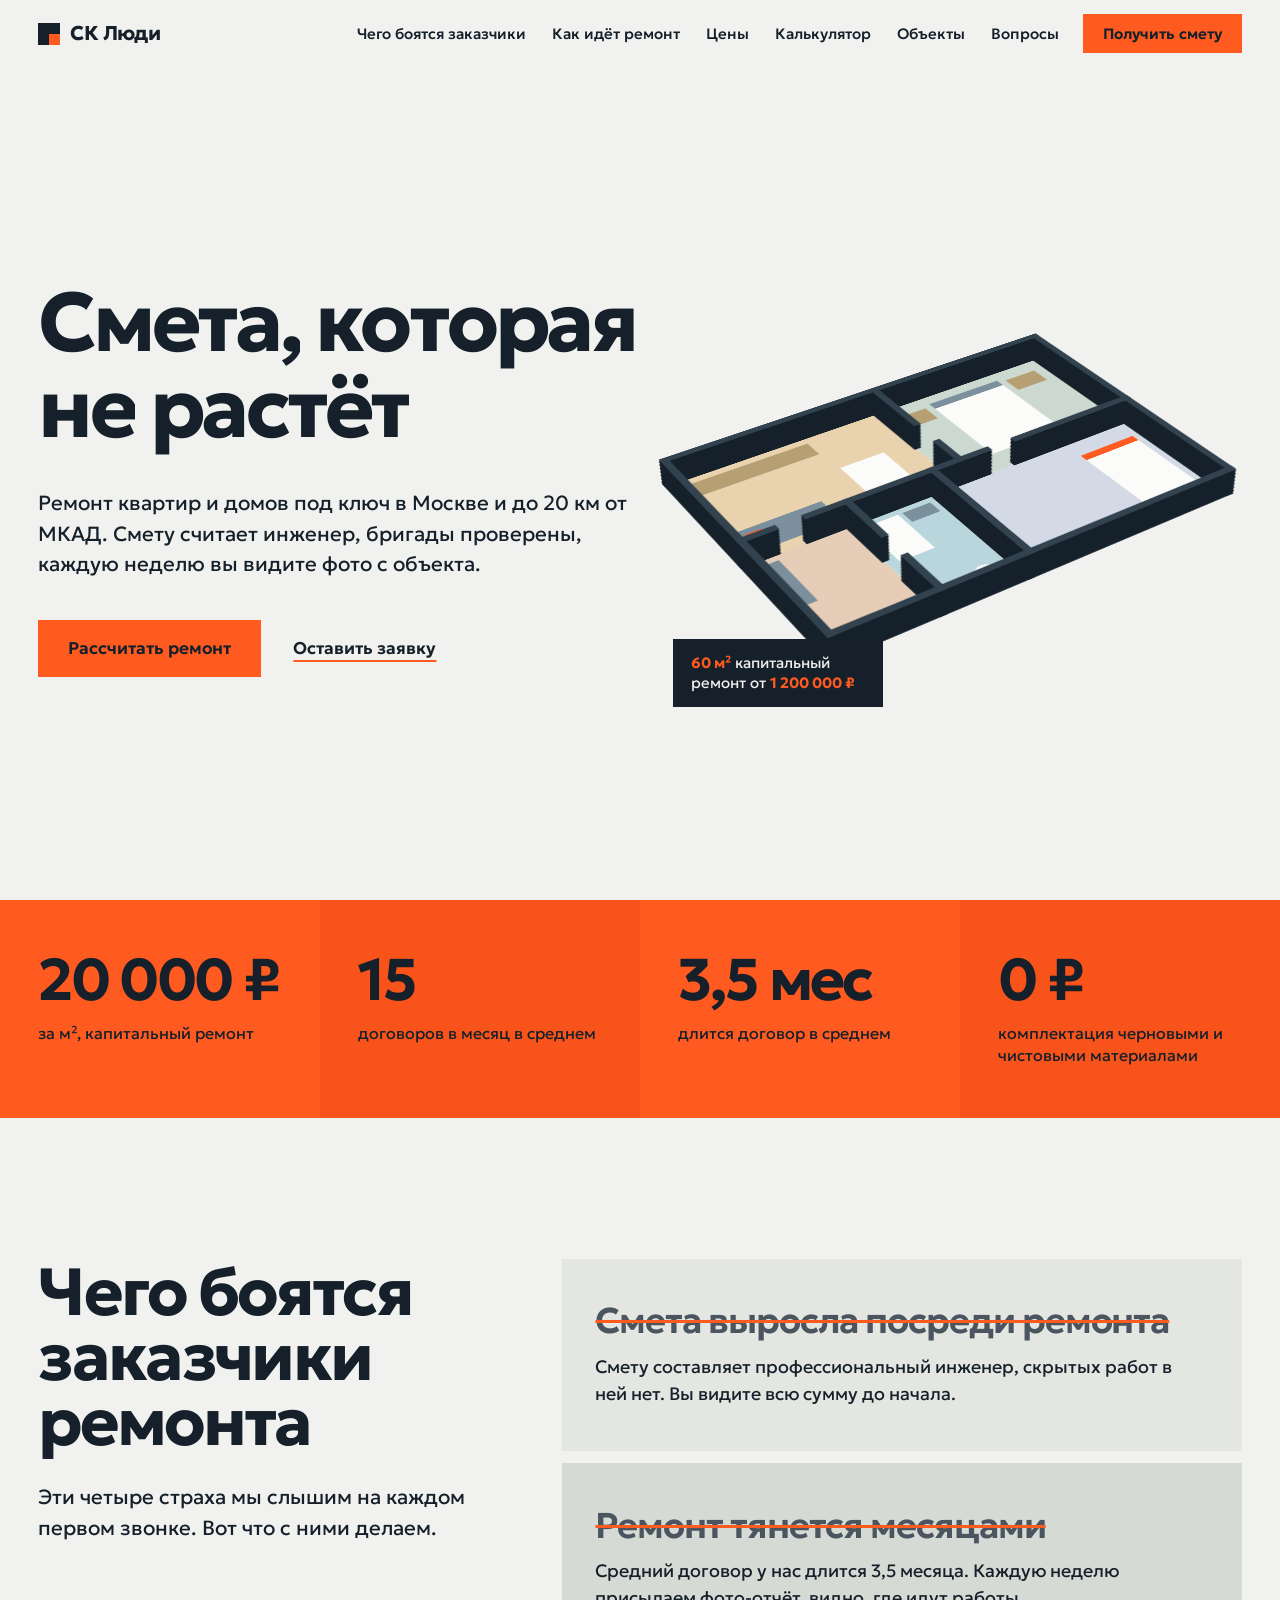
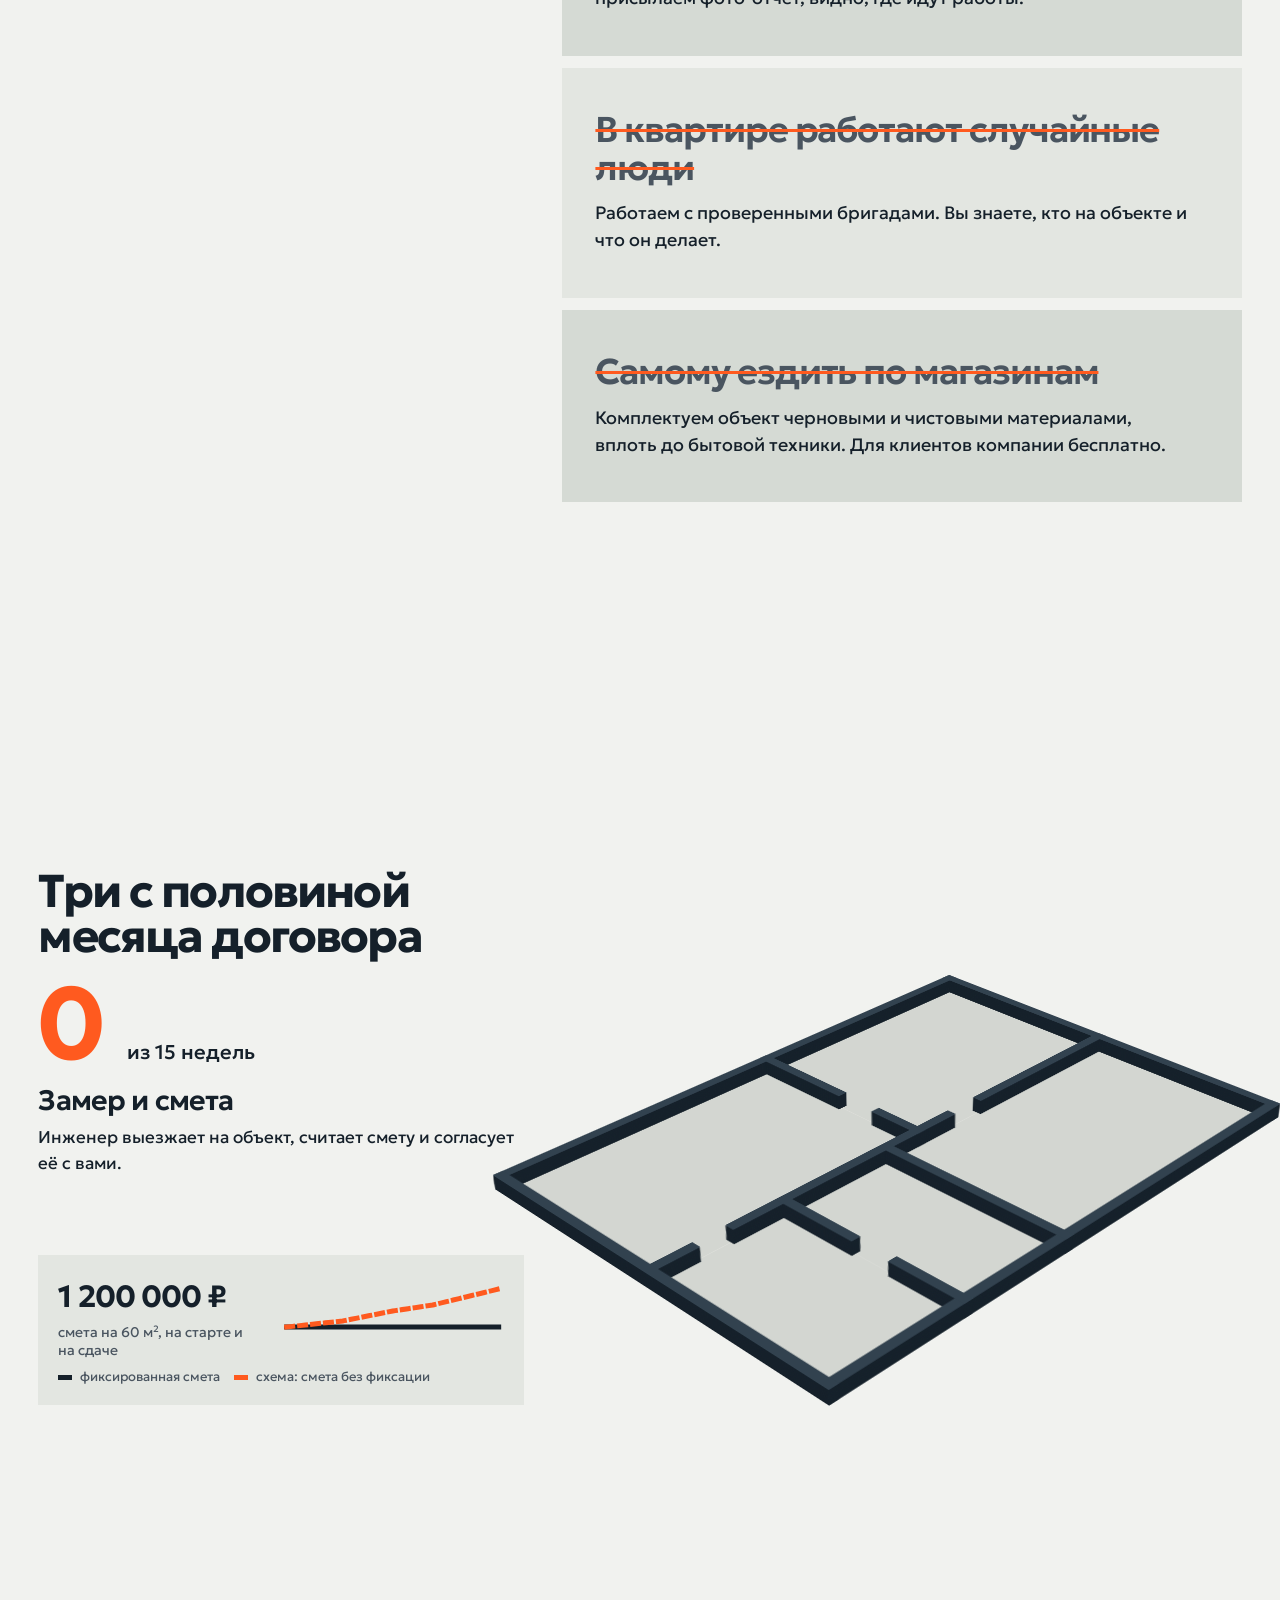
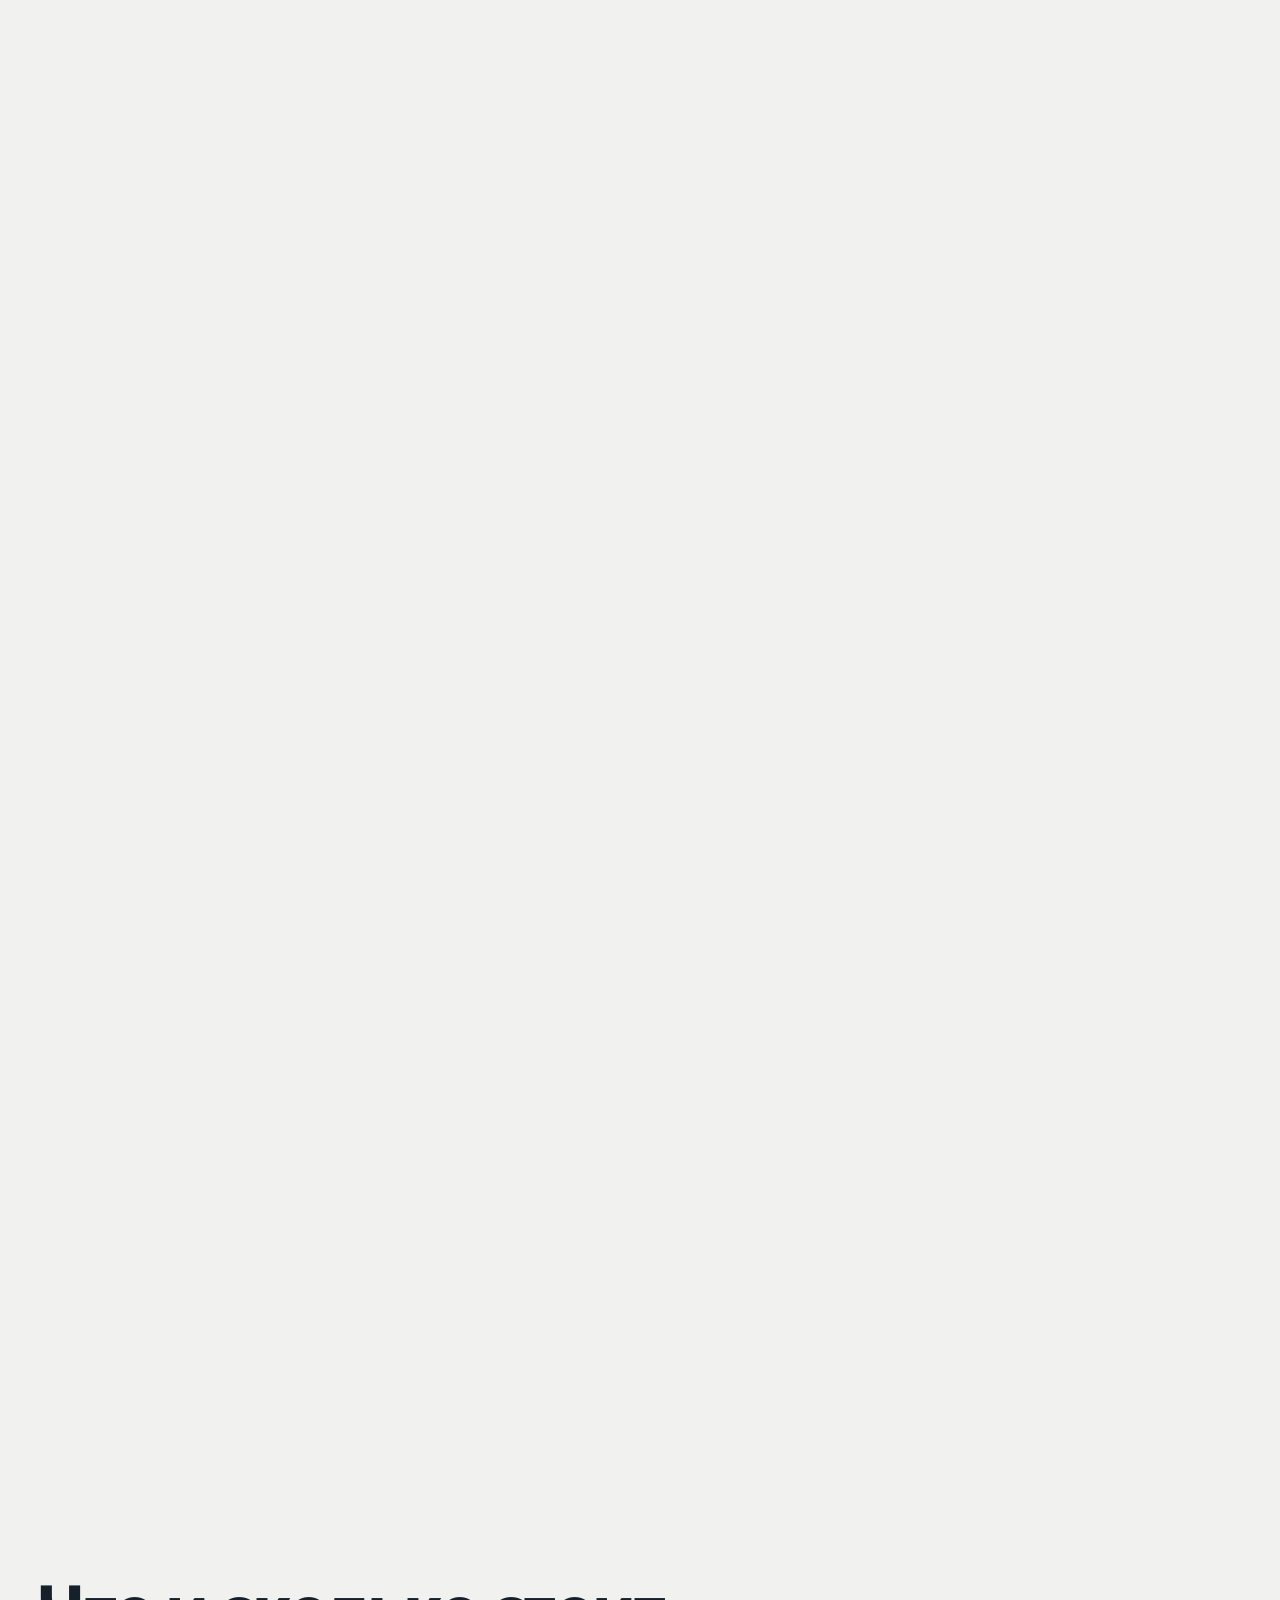
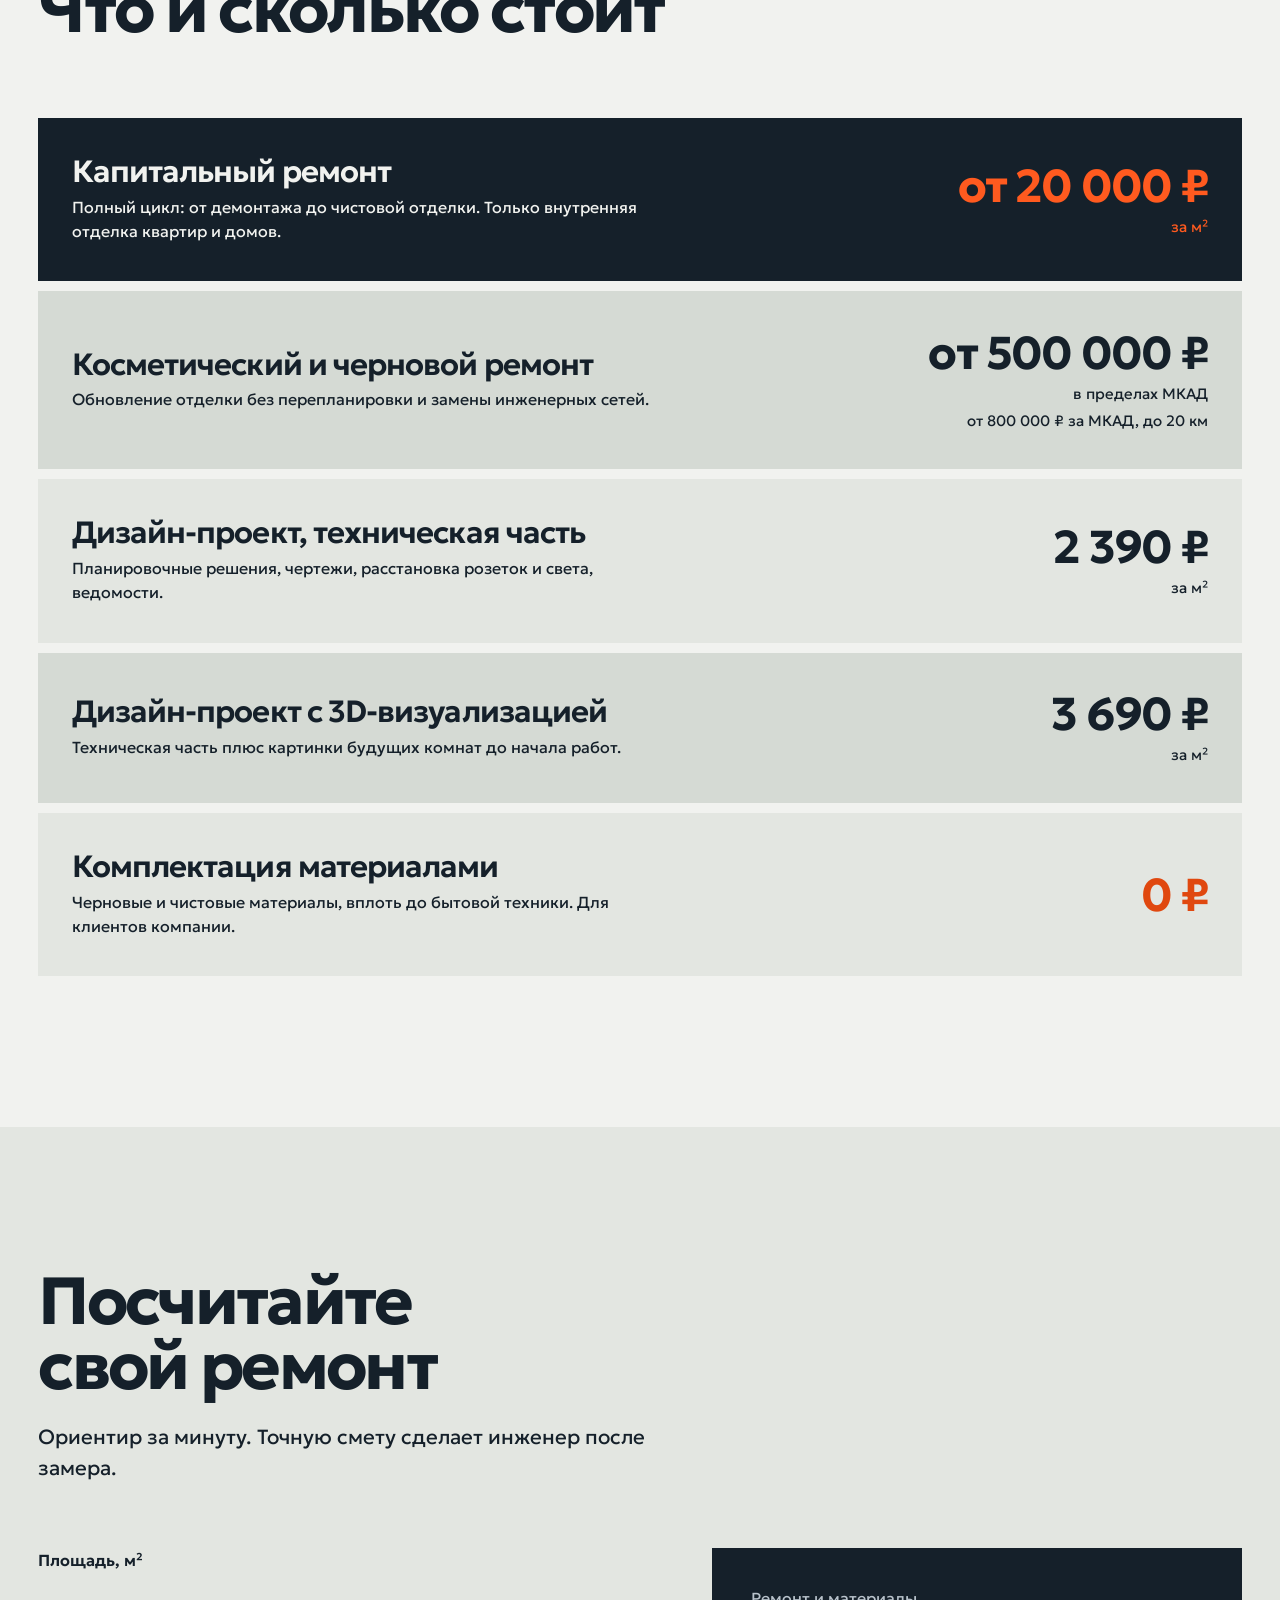
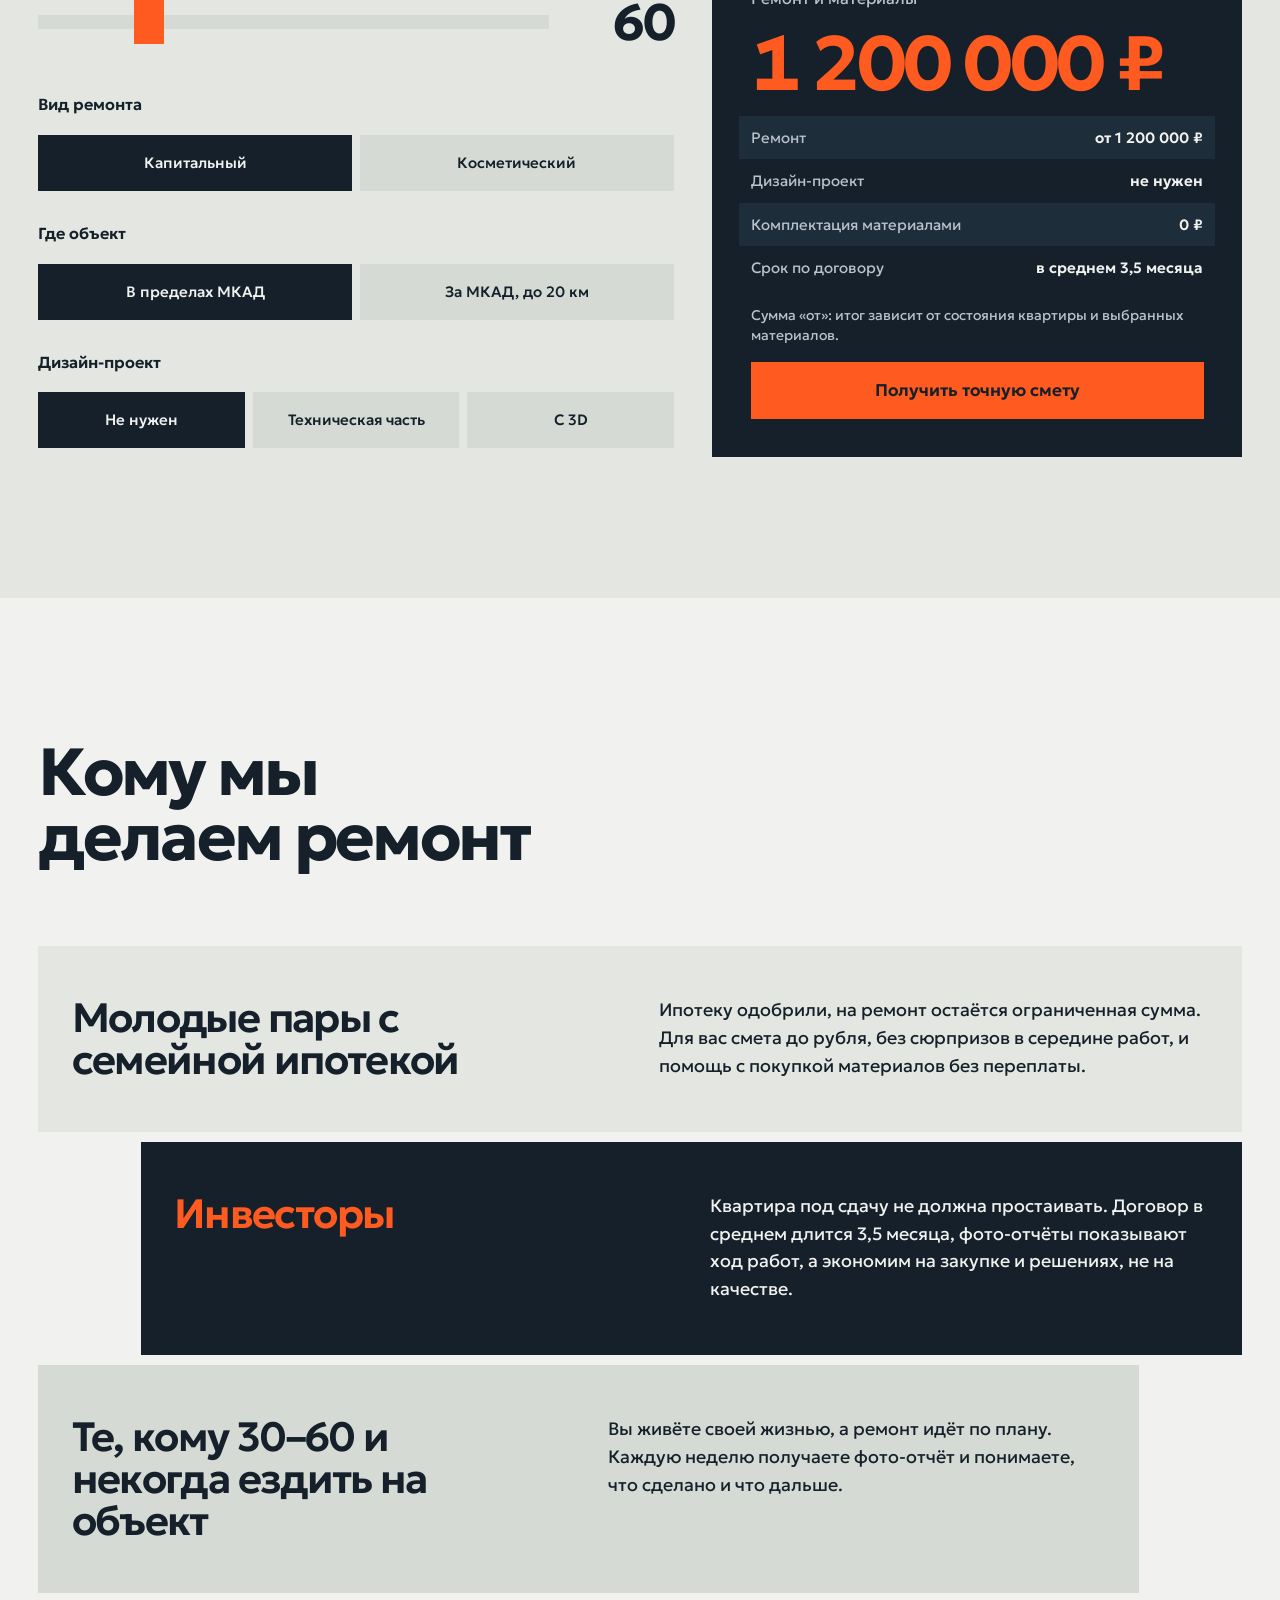
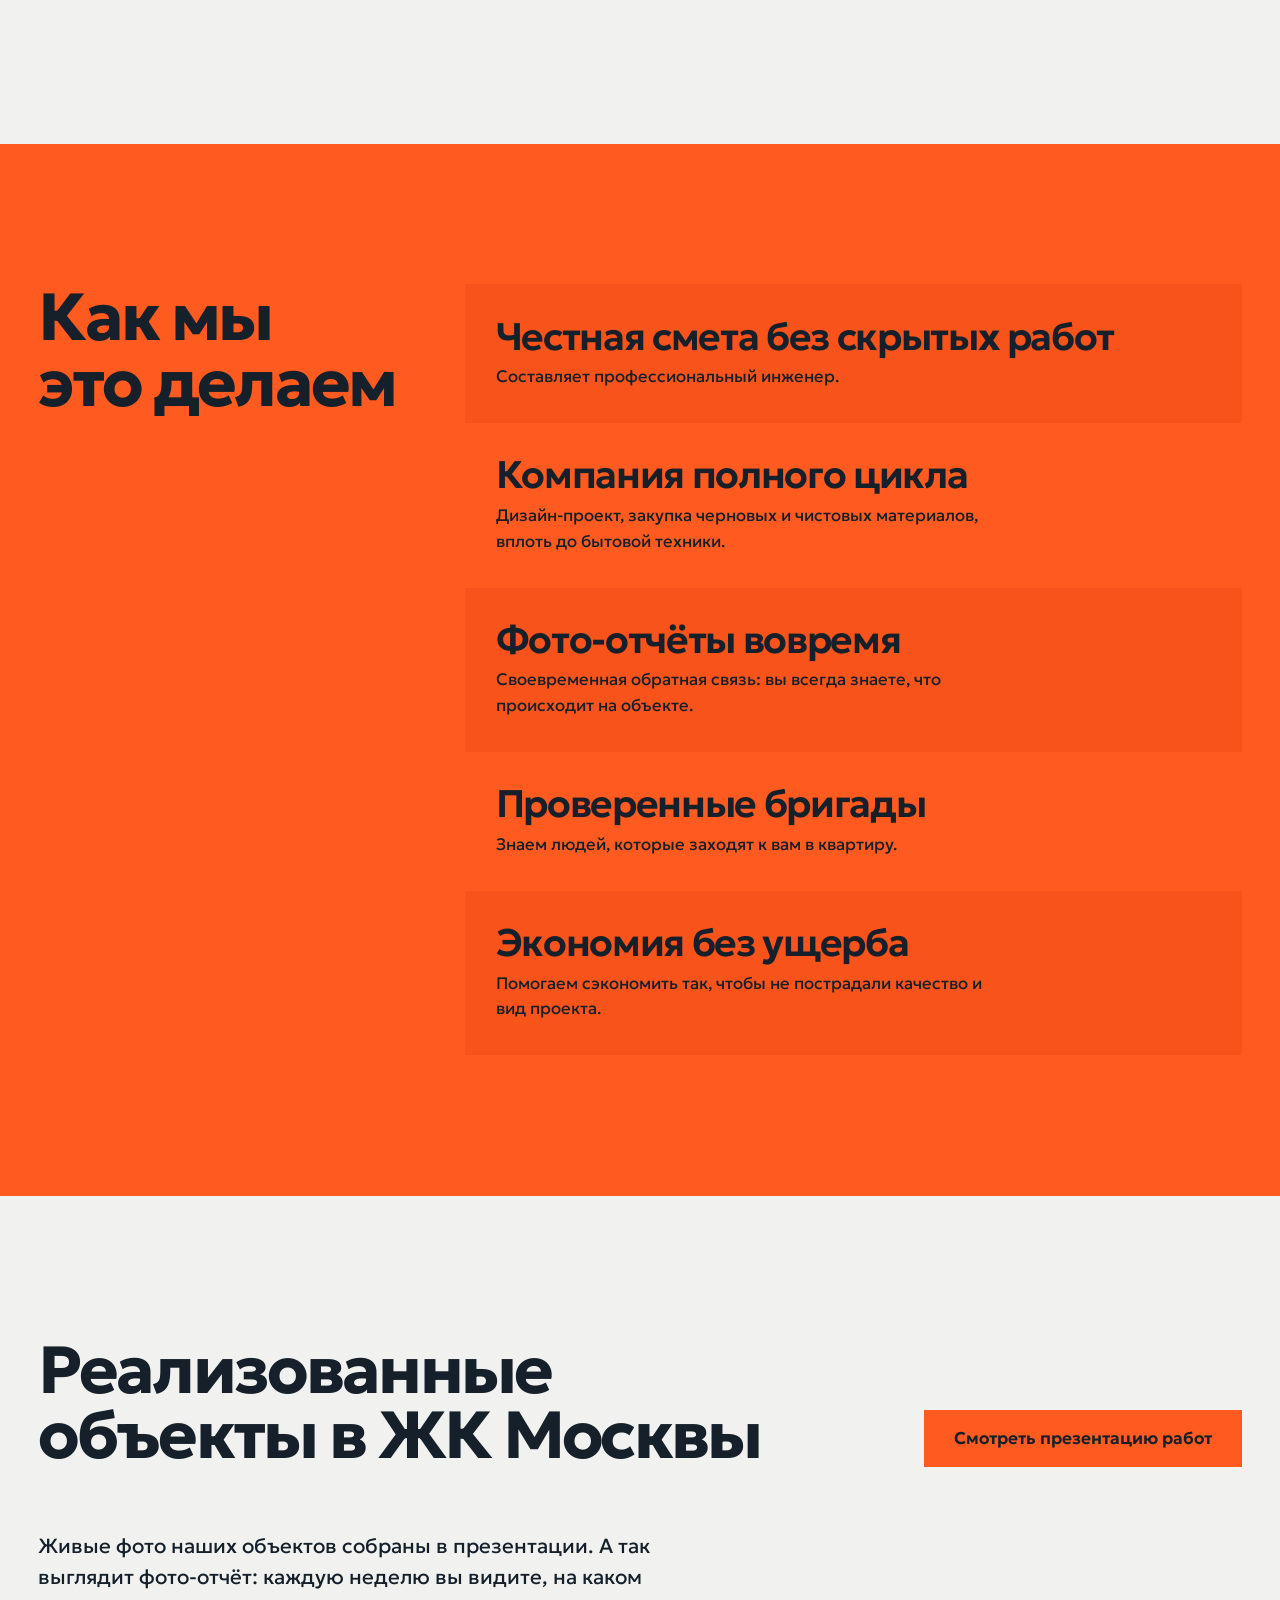
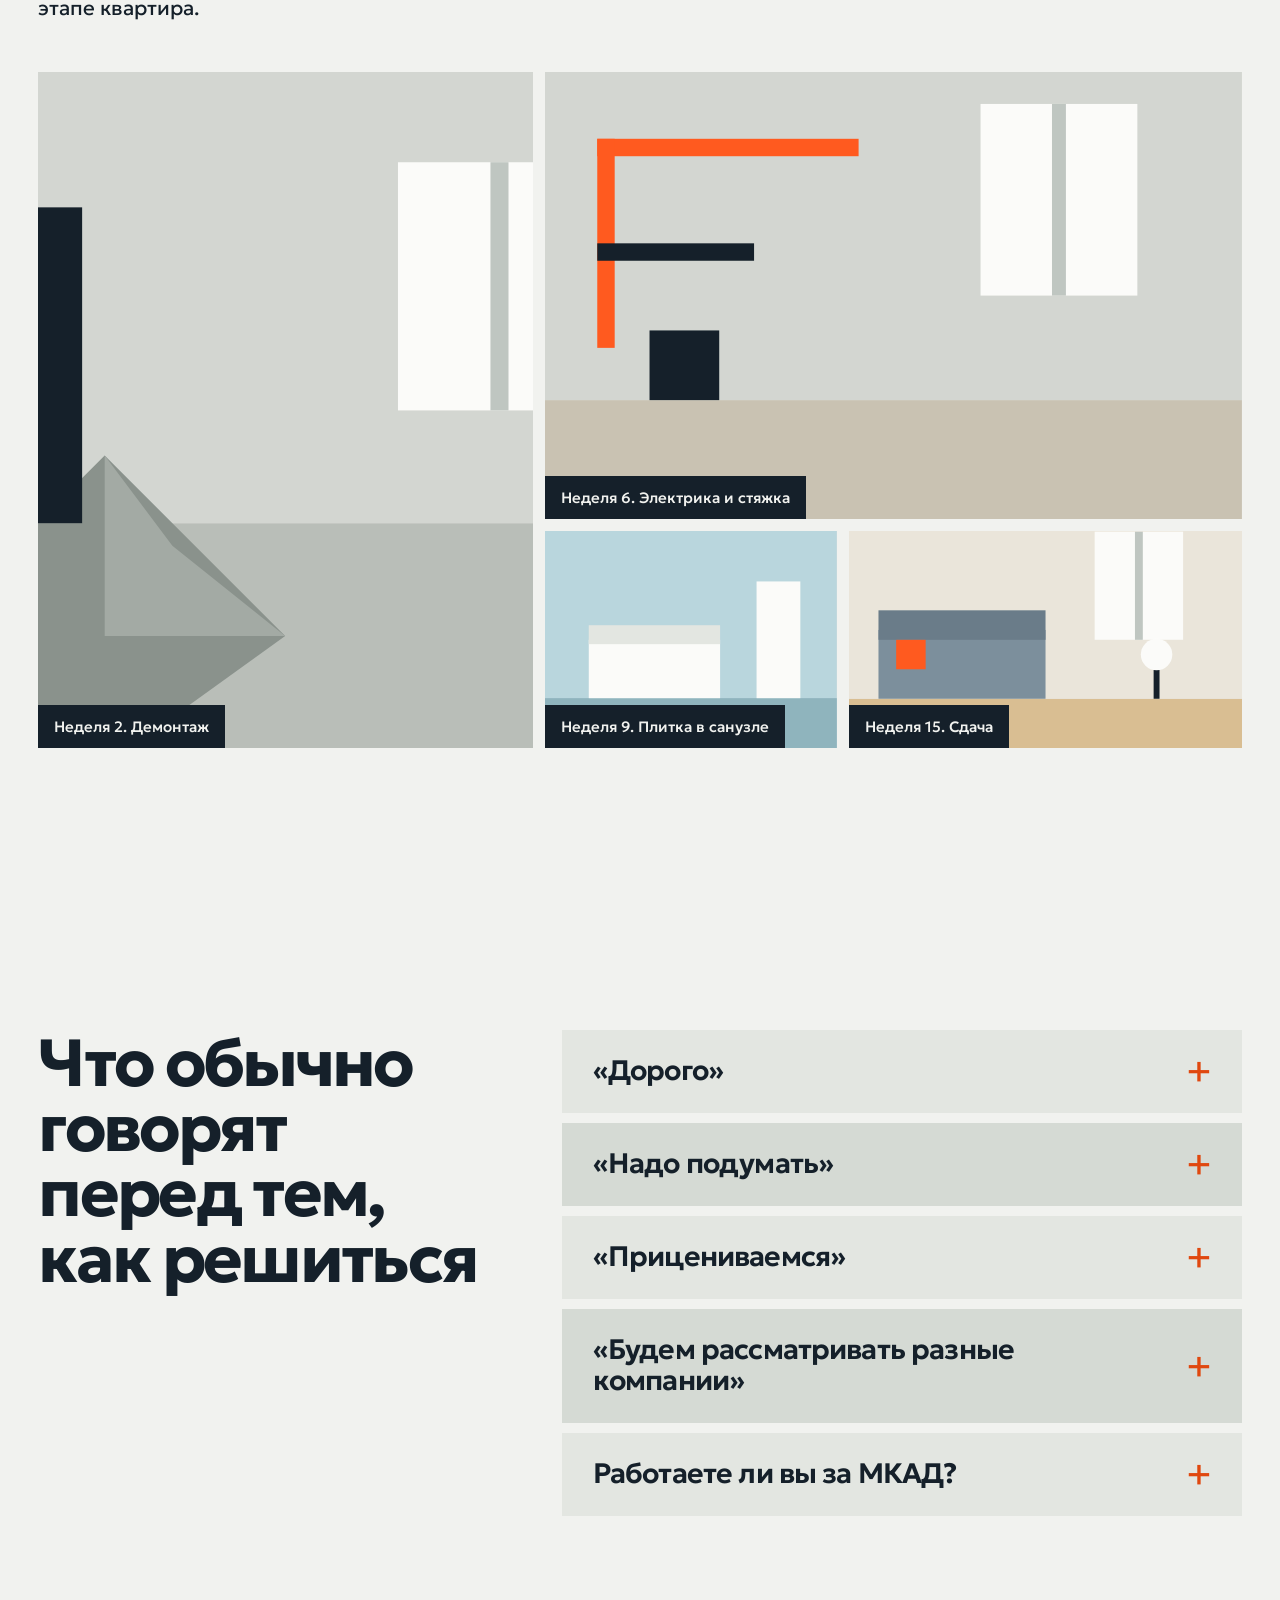
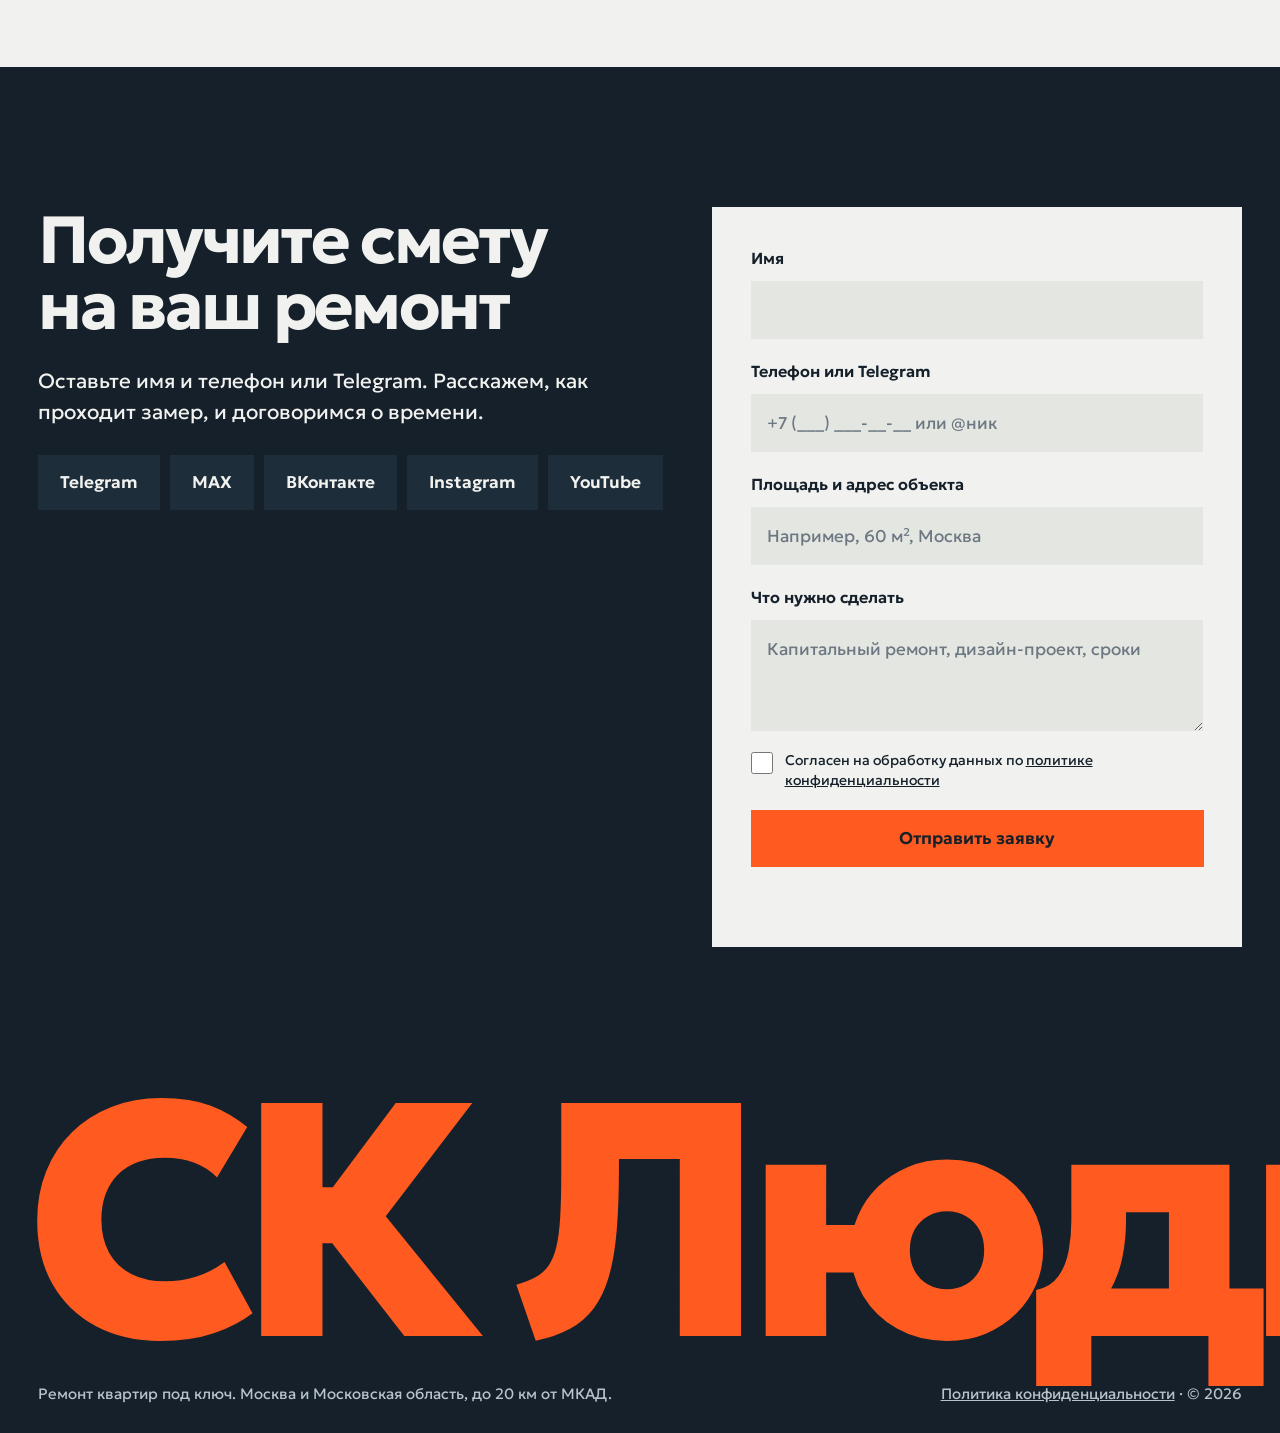
==== index.html @ acba336c "СК Люди: лендинг ремонта квартир" ====
<!doctype html>
<html lang="ru">
<head>
<meta charset="utf-8">
<meta name="viewport" content="width=device-width, initial-scale=1">
<title>СК Люди — ремонт квартир под ключ в Москве и МО</title>
<meta name="description" content="Ремонт квартир под ключ в Москве и до 20 км от МКАД: капитальный от 20 000 ₽/м², косметический от 500 000 ₽. Честная смета от инженера, фото-отчёты, комплектация материалами бесплатно.">
<meta property="og:title" content="СК Люди — смета, которая не растёт">
<meta property="og:description" content="Ремонт квартир под ключ в Москве и МО. Смета от инженера, проверенные бригады, фото-отчёты.">
<meta property="og:type" content="website">
<meta name="theme-color" content="#F1F2EF">
<script>document.documentElement.classList.add('js')</script>
<link rel="preconnect" href="https://fonts.googleapis.com">
<link rel="preconnect" href="https://fonts.gstatic.com" crossorigin>
<link href="https://fonts.googleapis.com/css2?family=Geologica:wght@300;400;500;600;700;800&display=swap" rel="stylesheet">
<link rel="stylesheet" href="styles.css">
</head>
<body>

<header class="header" id="header">
  <div class="header__inner">
    <a class="logo" href="#top" aria-label="СК Люди, на главную"><span class="logo__mark" aria-hidden="true"></span>СК Люди</a>
    <nav class="nav" id="nav" aria-label="Разделы">
      <a href="#why">Чего боятся заказчики</a>
      <a href="#way">Как идёт ремонт</a>
      <a href="#price">Цены</a>
      <a href="#calc">Калькулятор</a>
      <a href="#works">Объекты</a>
      <a href="#faq">Вопросы</a>
    </nav>
    <a class="btn btn--small header__cta" href="#contact"><span>Получить смету</span></a>
    <button class="burger" id="burger" aria-label="Меню" aria-expanded="false"><i></i><i></i></button>
  </div>
</header>

<main id="top">

<!-- HERO -->
<section class="hero">
  <div class="hero__text">
    <h1 class="hero__title" data-split>Смета, которая не растёт</h1>
    <p class="hero__lead">Ремонт квартир и домов под ключ в Москве и до 20 км от МКАД. Смету считает инженер, бригады проверены, каждую неделю вы видите фото с объекта.</p>
    <div class="hero__actions">
      <a class="btn" href="#calc" data-magnet><span>Рассчитать ремонт</span></a>
      <a class="textlink" href="#contact">Оставить заявку</a>
    </div>
  </div>
  <div class="hero__plan" aria-label="Схема квартиры 60 м²">
    <div class="iso" id="heroIso"></div>
    <p class="tag tag--hero"><b>60 м²</b> капитальный ремонт от <b>1 200 000 ₽</b></p>
  </div>
</section>

<!-- NUMBERS -->
<section class="facts" aria-label="Коротко о компании">
  <div class="facts__item" data-reveal><p class="facts__n"><span data-target="20" data-fmt="k">20</span> 000 ₽</p><p class="facts__t">за м², капитальный ремонт</p></div>
  <div class="facts__item" data-reveal><p class="facts__n"><span data-target="15">15</span></p><p class="facts__t">договоров в месяц в среднем</p></div>
  <div class="facts__item" data-reveal><p class="facts__n">3,5 мес</p><p class="facts__t">длится договор в среднем</p></div>
  <div class="facts__item" data-reveal><p class="facts__n">0 ₽</p><p class="facts__t">комплектация черновыми и чистовыми материалами</p></div>
</section>

<!-- WHY -->
<section class="why" id="why">
  <div class="why__head">
    <h2 class="h2" data-reveal>Чего боятся заказчики ремонта</h2>
    <p class="lead" data-reveal>Эти четыре страха мы слышим на каждом первом звонке. Вот что с ними делаем.</p>
  </div>
  <ol class="why__list">
    <li class="why__row" data-reveal>
      <p class="why__fear">Смета выросла посреди ремонта</p>
      <p class="why__fix">Смету составляет профессиональный инженер, скрытых работ в ней нет. Вы видите всю сумму до начала.</p>
    </li>
    <li class="why__row" data-reveal>
      <p class="why__fear">Ремонт тянется месяцами</p>
      <p class="why__fix">Средний договор у нас длится 3,5 месяца. Каждую неделю присылаем фото-отчёт, видно, где идут работы.</p>
    </li>
    <li class="why__row" data-reveal>
      <p class="why__fear">В квартире работают случайные люди</p>
      <p class="why__fix">Работаем с проверенными бригадами. Вы знаете, кто на объекте и что он делает.</p>
    </li>
    <li class="why__row" data-reveal>
      <p class="why__fear">Самому ездить по магазинам</p>
      <p class="why__fix">Комплектуем объект черновыми и чистовыми материалами, вплоть до бытовой техники. Для клиентов компании бесплатно.</p>
    </li>
  </ol>
</section>

<!-- WAY: scroll scene -->
<section class="way" id="way" aria-label="Как идёт ремонт">
  <div class="way__sticky">
    <div class="way__copy">
      <h2 class="h2 way__title">Три с половиной месяца договора</h2>
      <p class="way__week"><b id="wayWeek">0</b> <span>из 15 недель</span></p>
      <div class="way__steps" id="waySteps">
        <div class="way__step is-active" data-s="0"><h3>Замер и смета</h3><p>Инженер выезжает на объект, считает смету и согласует её с вами.</p></div>
        <div class="way__step" data-s="1"><h3>Демонтаж и черновые</h3><p>Убираем лишнее, закупаем черновые материалы по нашей комплектации.</p></div>
        <div class="way__step" data-s="2"><h3>Инженерные сети и стяжка</h3><p>Электрика, сантехника, выравнивание полов. Фото-отчёт каждую неделю.</p></div>
        <div class="way__step" data-s="3"><h3>Стены и потолки</h3><p>Штукатурка, выравнивание, плитка в санузле.</p></div>
        <div class="way__step" data-s="4"><h3>Чистовая отделка</h3><p>Полы, покраска, двери, сантехника, свет.</p></div>
        <div class="way__step" data-s="5"><h3>Сдача объекта</h3><p>Финальная уборка и приёмка вместе с вами. Сумма та же, что в смете.</p></div>
      </div>
      <div class="way__money" aria-label="Смета не меняется">
        <p class="way__sum"><b>1 200 000 ₽</b><span>смета на 60 м², на старте и на сдаче</span></p>
        <svg class="way__chart" viewBox="0 0 220 70" aria-hidden="true">
          <path class="c-flat" d="M4 46 L216 46"/>
          <path class="c-up" d="M4 46 L60 40 L110 30 L150 24 L216 8"/>
        </svg>
        <p class="way__legend"><i class="k-flat"></i>фиксированная смета <i class="k-up"></i>схема: смета без фиксации</p>
      </div>
    </div>
    <div class="way__plan"><div class="iso iso--scene" id="sceneIso"></div></div>
  </div>
</section>

<!-- PRICE -->
<section class="price" id="price">
  <h2 class="h2" data-reveal>Что и сколько стоит</h2>
  <ul class="price__list">
    <li class="price__row price__row--main" data-reveal>
      <div class="price__what"><h3>Капитальный ремонт</h3><p>Полный цикл: от демонтажа до чистовой отделки. Только внутренняя отделка квартир и домов.</p></div>
      <p class="price__val">от 20 000 ₽<span>за м²</span></p>
    </li>
    <li class="price__row" data-reveal>
      <div class="price__what"><h3>Косметический и черновой ремонт</h3><p>Обновление отделки без перепланировки и замены инженерных сетей.</p></div>
      <p class="price__val">от 500 000 ₽<span>в пределах МКАД</span><span>от 800 000 ₽ за МКАД, до 20 км</span></p>
    </li>
    <li class="price__row" data-reveal>
      <div class="price__what"><h3>Дизайн-проект, техническая часть</h3><p>Планировочные решения, чертежи, расстановка розеток и света, ведомости.</p></div>
      <p class="price__val">2 390 ₽<span>за м²</span></p>
    </li>
    <li class="price__row" data-reveal>
      <div class="price__what"><h3>Дизайн-проект с 3D-визуализацией</h3><p>Техническая часть плюс картинки будущих комнат до начала работ.</p></div>
      <p class="price__val">3 690 ₽<span>за м²</span></p>
    </li>
    <li class="price__row price__row--free" data-reveal>
      <div class="price__what"><h3>Комплектация материалами</h3><p>Черновые и чистовые материалы, вплоть до бытовой техники. Для клиентов компании.</p></div>
      <p class="price__val">0 ₽</p>
    </li>
  </ul>
</section>

<!-- CALC -->
<section class="calc" id="calc">
  <div class="calc__head">
    <h2 class="h2" data-reveal>Посчитайте свой ремонт</h2>
    <p class="lead" data-reveal>Ориентир за минуту. Точную смету сделает инженер после замера.</p>
  </div>
  <div class="calc__box" data-reveal>
    <div class="calc__ctrl">
      <div class="field">
        <label for="area">Площадь, м²</label>
        <div class="range"><input type="range" id="area" min="25" max="200" value="60" step="1"><output id="areaOut">60</output></div>
      </div>
      <fieldset class="seg" aria-label="Вид ремонта">
        <legend>Вид ремонта</legend>
        <label><input type="radio" name="kind" value="cap" checked><span>Капитальный</span></label>
        <label><input type="radio" name="kind" value="cos"><span>Косметический</span></label>
      </fieldset>
      <fieldset class="seg" aria-label="Где объект">
        <legend>Где объект</legend>
        <label><input type="radio" name="where" value="in" checked><span>В пределах МКАД</span></label>
        <label><input type="radio" name="where" value="out"><span>За МКАД, до 20 км</span></label>
      </fieldset>
      <fieldset class="seg seg--3" aria-label="Дизайн-проект">
        <legend>Дизайн-проект</legend>
        <label><input type="radio" name="design" value="none" checked><span>Не нужен</span></label>
        <label><input type="radio" name="design" value="tech"><span>Техническая часть</span></label>
        <label><input type="radio" name="design" value="3d"><span>С 3D</span></label>
      </fieldset>
    </div>
    <div class="calc__out" aria-live="polite">
      <p class="calc__label">Ремонт и материалы</p>
      <p class="calc__big"><span id="cTotal">1 200 000</span> ₽</p>
      <dl class="calc__lines">
        <div><dt>Ремонт</dt><dd id="cRepair">1 200 000 ₽</dd></div>
        <div><dt>Дизайн-проект</dt><dd id="cDesign">не нужен</dd></div>
        <div><dt>Комплектация материалами</dt><dd>0 ₽</dd></div>
        <div><dt>Срок по договору</dt><dd>в среднем 3,5 месяца</dd></div>
      </dl>
      <p class="calc__note" id="cNote">Сумма «от»: итог зависит от состояния квартиры и выбранных материалов.</p>
      <a class="btn btn--wide" id="calcGo" href="#contact"><span>Получить точную смету</span></a>
    </div>
  </div>
</section>

<!-- WHO -->
<section class="who" id="who">
  <h2 class="h2" data-reveal>Кому мы делаем ремонт</h2>
  <div class="who__rows">
    <article class="who__row who__row--a" data-reveal>
      <h3>Молодые пары с семейной ипотекой</h3>
      <p>Ипотеку одобрили, на ремонт остаётся ограниченная сумма. Для вас смета до рубля, без сюрпризов в середине работ, и помощь с покупкой материалов без переплаты.</p>
    </article>
    <article class="who__row who__row--b" data-reveal>
      <h3>Инвесторы</h3>
      <p>Квартира под сдачу не должна простаивать. Договор в среднем длится 3,5 месяца, фото-отчёты показывают ход работ, а экономим на закупке и решениях, не на качестве.</p>
    </article>
    <article class="who__row who__row--c" data-reveal>
      <h3>Те, кому 30–60 и некогда ездить на объект</h3>
      <p>Вы живёте своей жизнью, а ремонт идёт по плану. Каждую неделю получаете фото-отчёт и понимаете, что сделано и что дальше.</p>
    </article>
  </div>
</section>

<!-- UTP -->
<section class="utp" id="utp">
  <h2 class="h2" data-reveal>Как мы это делаем</h2>
  <ul class="utp__list">
    <li data-reveal><h3>Честная смета без скрытых работ</h3><p>Составляет профессиональный инженер.</p></li>
    <li data-reveal><h3>Компания полного цикла</h3><p>Дизайн-проект, закупка черновых и чистовых материалов, вплоть до бытовой техники.</p></li>
    <li data-reveal><h3>Фото-отчёты вовремя</h3><p>Своевременная обратная связь: вы всегда знаете, что происходит на объекте.</p></li>
    <li data-reveal><h3>Проверенные бригады</h3><p>Знаем людей, которые заходят к вам в квартиру.</p></li>
    <li data-reveal><h3>Экономия без ущерба</h3><p>Помогаем сэкономить так, чтобы не пострадали качество и вид проекта.</p></li>
  </ul>
</section>

<!-- WORKS -->
<section class="works" id="works">
  <div class="works__head">
    <h2 class="h2" data-reveal>Реализованные объекты в ЖК Москвы</h2>
    <a class="btn" href="https://luminaprod.ru/disk/primery-rabot-ppt" target="_blank" rel="noopener" data-reveal><span>Смотреть презентацию работ</span></a>
  </div>
  <p class="lead works__lead" data-reveal>Живые фото наших объектов собраны в презентации. А так выглядит фото-отчёт: каждую неделю вы видите, на каком этапе квартира.</p>
  <div class="works__grid">
    <figure class="ph ph--1" data-reveal><svg viewBox="0 0 400 300" preserveAspectRatio="xMidYMid slice" role="img" aria-label="Неделя 2. Демонтаж"><rect width="400" height="300" fill="#E3E6E1"/><rect y="200" width="400" height="100" fill="#B9BEB8"/><rect x="0" y="0" width="400" height="200" fill="#D3D6D1"/><rect x="250" y="40" width="90" height="110" fill="#FBFBF9"/><rect x="291" y="40" width="8" height="110" fill="#BFC6C1"/><polygon points="40,250 120,170 200,250 150,286 70,286" fill="#8A928C"/><polygon points="120,170 150,210 200,250 120,250" fill="#A3AAA4"/><rect x="40" y="60" width="70" height="140" fill="#15202A"/></svg><figcaption>Неделя 2. Демонтаж</figcaption></figure>
    <figure class="ph ph--2" data-reveal><svg viewBox="0 0 400 300" preserveAspectRatio="xMidYMid slice" role="img" aria-label="Неделя 6. Электрика и стяжка"><rect width="400" height="300" fill="#E3E6E1"/><rect y="210" width="400" height="90" fill="#C9C2B2"/><rect width="400" height="210" fill="#D3D6D1"/><rect x="250" y="40" width="90" height="110" fill="#FBFBF9"/><rect x="291" y="40" width="8" height="110" fill="#BFC6C1"/><rect x="30" y="60" width="150" height="10" fill="#FF5A1F"/><rect x="30" y="60" width="10" height="120" fill="#FF5A1F"/><rect x="30" y="120" width="90" height="10" fill="#15202A"/><rect x="60" y="170" width="40" height="40" fill="#15202A"/></svg><figcaption>Неделя 6. Электрика и стяжка</figcaption></figure>
    <figure class="ph ph--3" data-reveal><svg viewBox="0 0 400 300" preserveAspectRatio="xMidYMid slice" role="img" aria-label="Неделя 9. Плитка в санузле"><rect width="400" height="300" fill="#E3E6E1"/><rect width="400" height="300" fill="#B9D6DD"/><rect y="230" width="400" height="70" fill="#8FB4BD"/><rect x="60" y="150" width="180" height="80" fill="#FBFBF9"/><rect x="60" y="130" width="180" height="26" fill="#E3E6E1"/><rect x="290" y="70" width="60" height="160" fill="#FBFBF9"/></svg><figcaption>Неделя 9. Плитка в санузле</figcaption></figure>
    <figure class="ph ph--4" data-reveal><svg viewBox="0 0 400 300" preserveAspectRatio="xMidYMid slice" role="img" aria-label="Неделя 15. Сдача"><rect width="400" height="300" fill="#E3E6E1"/><rect y="210" width="400" height="90" fill="#D9BE92"/><rect width="400" height="210" fill="#EAE5DA"/><rect x="250" y="40" width="90" height="110" fill="#FBFBF9"/><rect x="291" y="40" width="8" height="110" fill="#BFC6C1"/><rect x="30" y="140" width="170" height="70" fill="#7C8F9C"/><rect x="30" y="120" width="170" height="30" fill="#6A7C89"/><rect x="48" y="150" width="30" height="30" fill="#FF5A1F"/><rect x="310" y="170" width="6" height="40" fill="#15202A"/><circle cx="313" cy="165" r="16" fill="#FBFBF9"/></svg><figcaption>Неделя 15. Сдача</figcaption></figure>
  </div>
</section>

<!-- FAQ -->
<section class="faq" id="faq">
  <h2 class="h2" data-reveal>Что обычно говорят перед тем, как решиться</h2>
  <div class="faq__list">
    <details data-reveal>
      <summary>«Дорого»</summary>
      <p>Цена понятна заранее: капитальный ремонт от 20 000 ₽ за м², комплектация материалами бесплатно. В смете нет скрытых работ, поэтому итог не вырастает в процессе. А экономить мы помогаем на закупке и решениях, не на качестве.</p>
    </details>
    <details data-reveal>
      <summary>«Надо подумать»</summary>
      <p>Конечно. Прикиньте бюджет в калькуляторе выше, а когда будете готовы, оставьте заявку: инженер приедет, замерит объект и составит смету. Решать после этого вам.</p>
    </details>
    <details data-reveal>
      <summary>«Прицениваемся»</summary>
      <p>Сравнивайте не только итоговую цифру. Спросите у каждой компании, кто составляет смету, есть ли в ней скрытые работы, кто работает на объекте, будут ли фото-отчёты и входит ли закупка материалов. У нас на всё это есть ответ.</p>
    </details>
    <details data-reveal>
      <summary>«Будем рассматривать разные компании»</summary>
      <p>Хорошо, так и надо. Пришлите план квартиры, и мы покажем, как выглядит наша смета. Её удобно положить рядом с другими и сравнить по строчкам.</p>
    </details>
    <details data-reveal>
      <summary>Работаете ли вы за МКАД?</summary>
      <p>Да, в Москве и Московской области до 20 км от МКАД. Косметический ремонт за МКАД от 800 000 ₽.</p>
    </details>
  </div>
</section>

<!-- CONTACT -->
<section class="contact" id="contact">
  <div class="contact__text">
    <h2 class="h2" data-reveal>Получите смету на ваш ремонт</h2>
    <p class="lead" data-reveal>Оставьте имя и телефон или Telegram. Расскажем, как проходит замер, и договоримся о времени.</p>
    <ul class="links" data-reveal>
      <li><a href="https://t.me/sk_ludi" target="_blank" rel="noopener">Telegram</a></li>
      <li><a href="https://max.ru/id9721180050_biz" target="_blank" rel="noopener">MAX</a></li>
      <li><a href="https://vk.ru/clubskpeoplemsk" target="_blank" rel="noopener">ВКонтакте</a></li>
      <li><a href="https://www.instagram.com/sk_ludi/" target="_blank" rel="noopener">Instagram</a></li>
      <li><a href="https://www.youtube.com/@СК_ЛЮДИ/shorts" target="_blank" rel="noopener">YouTube</a></li>
    </ul>
  </div>
  <form class="form" id="leadForm" data-reveal novalidate>
    <input type="text" name="_gotcha" style="display:none" tabindex="-1" autocomplete="off">
    <input type="hidden" name="calc" id="calcField">
    <div class="field"><label for="fName">Имя</label><input id="fName" name="name" type="text" autocomplete="name" required></div>
    <div class="field"><label for="fPhone">Телефон или Telegram</label><input id="fPhone" name="phone" type="tel" autocomplete="tel" placeholder="+7 (___) ___-__-__ или @ник" required></div>
    <div class="field"><label for="fArea">Площадь и адрес объекта</label><input id="fArea" name="object" type="text" placeholder="Например, 60 м², Москва"></div>
    <div class="field"><label for="fMsg">Что нужно сделать</label><textarea id="fMsg" name="message" rows="3" placeholder="Капитальный ремонт, дизайн-проект, сроки"></textarea></div>
    <label class="check"><input type="checkbox" name="consent" required><span>Согласен на обработку данных по <a href="privacy.html" target="_blank">политике конфиденциальности</a></span></label>
    <button class="btn btn--wide" type="submit"><span>Отправить заявку</span></button>
    <p class="form__note" id="formNote" role="status"></p>
  </form>
</section>

</main>

<footer class="footer">
  <p class="footer__name" aria-hidden="true">СК Люди</p>
  <div class="footer__row">
    <p>Ремонт квартир под ключ. Москва и Московская область, до 20 км от МКАД.</p>
    <p><a href="privacy.html">Политика конфиденциальности</a> · © <span id="year">2026</span></p>
  </div>
</footer>

<script src="script.js"></script>
</body>
</html>
---- styles.css ----
:root{
  --ground:#F1F2EF; --ink:#15202A; --soft:#4A5560; --acc:#FF5A1F; --acc-d:#E0480F;
  --field:#E3E6E1; --field2:#D5DAD4; --white:#FBFBF9;
  --m:clamp(16px,3vw,40px);
  --ease:cubic-bezier(.2,.7,.1,1);
  font-family:'Geologica',system-ui,sans-serif;
}
*{box-sizing:border-box;margin:0;padding:0}
html{overflow-x:clip;scroll-behavior:auto;-webkit-text-size-adjust:100%}
body{background:var(--ground);color:var(--ink);font:400 17px/1.55 "Geologica",system-ui,sans-serif;overflow-x:clip}
img{display:block;max-width:100%;height:auto}
a{color:inherit}
ul,ol{list-style:none}
:focus-visible{outline:3px solid var(--acc);outline-offset:3px}
::selection{background:var(--acc);color:var(--ink)}
h1,h2,h3{font-weight:600;letter-spacing:-.03em;line-height:1}

.h2{font-size:clamp(34px,5.2vw,76px);font-weight:700;letter-spacing:-.04em;line-height:.98;max-width:16ch;text-wrap:balance}
.lead{font-size:clamp(18px,1.6vw,22px);line-height:1.5;max-width:46ch;color:var(--ink)}

section{padding:clamp(80px,11vw,170px) var(--m)}

/* header */
.header{position:fixed;inset:0 0 auto 0;z-index:50;background:var(--ground);transition:background .3s}
.header.scrolled{background:var(--field)}
.header__inner{display:flex;align-items:center;gap:24px;min-width:0;padding:14px var(--m);max-width:1760px;margin:auto}
.logo{display:flex;align-items:center;gap:10px;font-weight:700;font-size:20px;letter-spacing:-.03em;text-decoration:none;flex-shrink:0}
.logo__mark{width:22px;height:22px;background:var(--ink);position:relative;display:block}
.logo__mark::after{content:"";position:absolute;right:0;bottom:0;width:11px;height:11px;background:var(--acc)}
.nav{display:flex;gap:26px;margin-left:auto}
.nav a{white-space:nowrap;text-decoration:none;font-size:15px;font-weight:500;padding:6px 0;transition:color .2s}
.nav a:hover{color:var(--acc-d)}
.header__cta{flex-shrink:0}
.burger{display:none;width:44px;height:44px;border:0;background:var(--ink);cursor:pointer;position:relative;flex-shrink:0}
.burger i{position:absolute;left:12px;right:12px;height:2px;background:var(--ground);transition:transform .3s var(--ease)}
.burger i:first-child{top:17px}.burger i:last-child{top:25px}
.burger.is-open i:first-child{transform:translateY(4px) rotate(45deg)}
.burger.is-open i:last-child{transform:translateY(-4px) rotate(-45deg)}

/* buttons */
.btn{display:inline-flex;align-items:center;justify-content:center;background:var(--acc);color:var(--ink);font:600 17px/1 'Geologica',sans-serif;text-decoration:none;padding:20px 30px;border:0;cursor:pointer;transition:background .2s,transform .25s var(--ease);will-change:transform}
.btn:hover{background:var(--acc-d)}
.btn:active{transform:scale(.97)}
.btn--small{padding:12px 20px;font-size:15px}
.btn--wide{width:100%}
.textlink{font-weight:600;text-decoration:underline;text-decoration-thickness:2px;text-underline-offset:6px;text-decoration-color:var(--acc);transition:text-underline-offset .25s var(--ease)}
.textlink:hover{text-underline-offset:10px}

/* hero */
.hero{display:grid;grid-template-columns:minmax(0,1.05fr) minmax(0,1fr);gap:var(--m);align-items:center;min-height:100svh;padding-top:120px;padding-bottom:60px;max-width:1760px;margin:auto}
.hero__title{font-size:clamp(42px,6.5vw,104px);font-weight:700;letter-spacing:-.045em;line-height:.96;margin-bottom:32px}
.hero__title .w{display:inline-block;overflow:hidden;vertical-align:top;padding-bottom:.08em}
.hero__title .w>span{display:inline-block;transform:translateY(105%);animation:rise 1s var(--ease) forwards;animation-delay:calc(var(--i)*90ms + 150ms)}
@keyframes rise{to{transform:none}}
.hero__lead{font-size:clamp(18px,1.6vw,22px);line-height:1.5;max-width:44ch;margin-bottom:40px;opacity:0;animation:fade .9s var(--ease) .6s forwards}
.hero__actions{display:flex;align-items:center;gap:32px;flex-wrap:wrap;opacity:0;animation:fade .9s var(--ease) .8s forwards}
@keyframes fade{to{opacity:1}}
.hero__plan{position:relative;aspect-ratio:6/5;width:100%}
.tag{position:absolute;background:var(--ink);color:var(--ground);padding:14px 18px;font-size:15px;line-height:1.35;max-width:210px}
.tag b{color:var(--acc);font-weight:700;white-space:nowrap}
.tag--hero{left:0;bottom:2%;opacity:0;animation:fade .9s var(--ease) 1.4s forwards}

/* iso plan (pseudo-3D) */
.iso{position:absolute;inset:0;perspective:1600px}
.iso__stage{position:absolute;inset:10% 9% 6% 5%;transform-style:preserve-3d;transform:rotateX(var(--rx,56deg)) rotateZ(var(--rz,-34deg));transition:transform .5s var(--ease)}
.iso__layer{position:absolute;inset:0;width:100%;height:100%;overflow:visible}
.iso__layer svg{width:100%;height:100%;overflow:visible;display:block}
.iso .rm{transition:fill .6s ease}
.iso .wall{stroke:var(--ink);stroke-width:10;stroke-linecap:square}
.iso .wall--top{stroke:#32424F}
.iso .furn{transition:opacity .6s ease}

/* facts */
.facts{display:grid;grid-template-columns:repeat(4,1fr);gap:0;padding:0;background:var(--acc)}
.facts__item{padding:clamp(28px,4vw,56px) var(--m);min-width:0}
.facts__item:nth-child(even){background:#F7531A}
.facts__n{font-size:clamp(32px,4.6vw,72px);font-weight:700;letter-spacing:-.045em;line-height:1;margin-bottom:12px;white-space:nowrap}
.facts__t{font-size:16px;line-height:1.4;max-width:22ch}

/* why */
.why{display:grid;grid-template-columns:minmax(0,5fr) minmax(0,7fr);gap:var(--m);max-width:1760px;margin:auto}
.why__head{position:sticky;top:110px;align-self:start;display:grid;gap:28px}
.why__row{display:grid;gap:14px;padding:clamp(28px,3.4vw,48px) clamp(20px,2.6vw,36px);background:var(--field);margin-bottom:12px;transition:background .3s}
.why__row:nth-child(even){background:var(--field2)}
.why__row:hover{background:var(--white)}
.why__fear{font-size:clamp(24px,2.8vw,40px);font-weight:600;letter-spacing:-.03em;line-height:1.05;color:var(--soft);text-decoration:line-through;text-decoration-color:var(--acc);text-decoration-thickness:3px}
.why__fix{font-size:clamp(17px,1.4vw,20px);line-height:1.5;max-width:50ch}

/* way: scroll scene */
.way{position:relative;height:620vh;padding:0}
.way__sticky{position:sticky;top:0;height:100svh;display:grid;grid-template-columns:minmax(0,5fr) minmax(0,7fr);gap:var(--m);align-items:center;padding:96px var(--m) 32px;max-width:1760px;margin:auto}
.way__copy{display:grid;gap:18px;align-content:center;min-width:0}
.way__title{font-size:clamp(30px,3.6vw,56px)}
.way__week{display:flex;align-items:baseline;gap:12px}
.way__week b{font-size:clamp(64px,8vw,128px);font-weight:700;letter-spacing:-.06em;line-height:.9;color:var(--acc);min-width:1.1ch;font-variant-numeric:tabular-nums}
.way__week span{font-size:20px;font-weight:500}
.way__steps{position:relative;min-height:150px}
.way__step{position:absolute;inset:0 auto auto 0;opacity:0;transform:translateY(16px);transition:opacity .45s var(--ease),transform .45s var(--ease);pointer-events:none;max-width:44ch}
.way__step.is-active{opacity:1;transform:none;pointer-events:auto}
.way__step h3{font-size:clamp(22px,2.2vw,32px);margin-bottom:10px}
.way__step p{font-size:17px;line-height:1.5}
.way__money{display:grid;grid-template-columns:auto 1fr;gap:8px 24px;align-items:center;background:var(--field);padding:18px 20px;max-width:520px}
.way__sum{display:grid;gap:2px}
.way__sum b{font-size:clamp(24px,2.4vw,34px);font-weight:700;letter-spacing:-.03em}
.way__sum span{font-size:14px;color:var(--soft);line-height:1.3;max-width:20ch}
.way__chart{width:100%;height:auto;max-height:70px}
.way__chart path{fill:none;stroke-width:5;stroke-linecap:square;stroke-linejoin:round}
.c-flat{stroke:var(--ink)}
.c-up{stroke:var(--acc);stroke-dasharray:6 7}
.way__legend{grid-column:1/-1;font-size:13px;color:var(--soft);display:flex;gap:6px 14px;flex-wrap:wrap;align-items:center}
.way__legend i{display:inline-block;width:14px;height:5px;margin-right:-6px}
.k-flat{background:var(--ink)}.k-up{background:var(--acc)}
.way__plan{position:relative;align-self:stretch;min-height:0}
.iso--scene .iso__stage{inset:4% 0 0}

/* price */
.price{max-width:1760px;margin:auto}
.price .h2{margin-bottom:clamp(40px,6vw,80px)}
.price__row{display:grid;grid-template-columns:minmax(0,1fr) minmax(0,auto);gap:var(--m);align-items:center;padding:clamp(24px,3vw,44px) clamp(20px,2.6vw,36px);background:var(--field);margin-bottom:10px;transition:background .3s,transform .4s var(--ease)}
.price__row:nth-child(even){background:var(--field2)}
.price__row:hover{background:var(--white);transform:translateX(8px)}
.price__row--main{background:var(--ink)!important;color:var(--ground)}
.price__row--main:hover{background:#1E2D3A!important}
.price__row--main .price__val{color:var(--acc)}
.price__row--free .price__val{color:var(--acc-d)}
.price__what h3{font-size:clamp(22px,2.4vw,34px);margin-bottom:8px;letter-spacing:-.03em}
.price__what p{font-size:16px;max-width:54ch;line-height:1.5}
.price__val{font-size:clamp(28px,3.6vw,56px);font-weight:700;letter-spacing:-.04em;line-height:1;text-align:right;white-space:nowrap}
.price__val span{display:block;font-size:15px;font-weight:400;letter-spacing:0;margin-top:8px;line-height:1.3}

/* calc */
.calc{background:var(--field);display:grid;gap:clamp(36px,5vw,64px)}
.calc>*{max-width:1760px;width:100%;margin-inline:auto}
.calc__head{display:grid;gap:24px}
.calc__box{display:grid;grid-template-columns:minmax(0,6fr) minmax(0,5fr);gap:var(--m);align-items:stretch}
.calc__ctrl{display:grid;gap:30px;align-content:start}
.calc__out{background:var(--ink);color:var(--ground);padding:clamp(24px,3vw,44px);display:grid;gap:16px;align-content:start}
.calc__label{font-size:16px;color:#B8C2CB}
.calc__big{font-size:clamp(44px,6vw,92px);font-weight:700;letter-spacing:-.05em;line-height:.95;color:var(--acc);font-variant-numeric:tabular-nums}
.calc__lines>div{display:flex;justify-content:space-between;gap:16px;padding:10px 0}
.calc__lines>div:nth-child(odd){background:#1E2D3A;padding-inline:12px;margin-inline:-12px}
.calc__lines dt{color:#B8C2CB;font-size:15px}
.calc__lines dd{font-weight:600;text-align:right;font-size:15px}
.calc__note{font-size:14px;color:#B8C2CB;line-height:1.45}
.field{display:grid;gap:10px}
.field label,.seg legend{font-size:16px;font-weight:600}
.range{display:flex;align-items:center;gap:20px}
.range output{font-size:clamp(34px,4vw,56px);font-weight:700;letter-spacing:-.04em;min-width:3ch;text-align:right;font-variant-numeric:tabular-nums}
input[type=range]{-webkit-appearance:none;appearance:none;flex:1;height:44px;background:transparent;cursor:pointer}
input[type=range]::-webkit-slider-runnable-track{height:14px;background:var(--field2)}
input[type=range]::-moz-range-track{height:14px;background:var(--field2)}
input[type=range]::-webkit-slider-thumb{-webkit-appearance:none;width:30px;height:44px;background:var(--acc);border:0;margin-top:-15px;transition:transform .2s var(--ease)}
input[type=range]::-moz-range-thumb{width:30px;height:44px;background:var(--acc);border:0;border-radius:0}
input[type=range]:active::-webkit-slider-thumb{transform:scaleX(1.25)}
.seg{border:0;display:grid;grid-template-columns:1fr 1fr;gap:8px}
.seg--3{grid-template-columns:repeat(3,1fr)}
.seg legend{grid-column:1/-1;margin-bottom:10px;float:left;width:100%}
.seg label{display:block;position:relative}
.seg input{position:absolute;opacity:0;inset:0;cursor:pointer}
.seg span{display:flex;align-items:center;justify-content:center;text-align:center;min-height:56px;padding:10px 12px;background:var(--field2);font-size:15px;font-weight:500;line-height:1.2;transition:background .2s,color .2s}
.seg label:hover span{background:var(--white)}
.seg input:checked+span{background:var(--ink);color:var(--ground)}
.seg input:focus-visible+span{outline:3px solid var(--acc);outline-offset:2px}

/* who */
.who{max-width:1760px;margin:auto}
.who .h2{margin-bottom:clamp(40px,6vw,80px)}
.who__row{display:grid;grid-template-columns:minmax(0,1fr) minmax(0,1fr);gap:var(--m);padding:clamp(30px,4vw,60px) clamp(20px,2.6vw,36px);margin-bottom:10px;align-items:start}
.who__row h3{font-size:clamp(26px,3.2vw,48px);letter-spacing:-.04em;line-height:1.02;max-width:16ch}
.who__row p{font-size:clamp(17px,1.4vw,20px);max-width:48ch;line-height:1.55}
.who__row--a{background:var(--field)}
.who__row--b{background:var(--ink);color:var(--ground);margin-left:clamp(0px,8vw,140px)}
.who__row--b h3{color:var(--acc)}
.who__row--c{background:var(--field2);margin-right:clamp(0px,8vw,140px)}

/* utp */
.utp{background:var(--acc);display:grid;grid-template-columns:minmax(0,4fr) minmax(0,8fr);gap:var(--m);align-items:start}
.utp>*{max-width:none}
.utp .h2{position:sticky;top:110px;color:var(--ink)}
.utp__list{display:grid;gap:0}
.utp__list li{padding:clamp(22px,2.6vw,36px) 0 clamp(22px,2.6vw,36px) clamp(20px,2.4vw,32px);transition:padding .35s var(--ease),background .3s}
.utp__list li:nth-child(odd){background:#F7531A}
.utp__list li:hover{padding-left:clamp(32px,4vw,56px);background:#FF7A47}
.utp__list h3{font-size:clamp(24px,3vw,44px);letter-spacing:-.035em;margin-bottom:8px}
.utp__list p{font-size:clamp(16px,1.3vw,19px);max-width:46ch}

/* works */
.works{max-width:1760px;margin:auto}
.works__head{display:flex;justify-content:space-between;align-items:end;gap:var(--m);flex-wrap:wrap;margin-bottom:clamp(36px,5vw,64px)}
.works__grid{display:grid;grid-template-columns:repeat(12,1fr);grid-auto-rows:clamp(140px,17vw,260px);gap:12px}
.ph{overflow:hidden;background:var(--field2)}
.ph{position:relative}
.ph svg{width:100%;height:100%;display:block;transition:transform 1.2s var(--ease)}
.ph:hover svg{transform:scale(1.05)}
.ph figcaption{position:absolute;left:0;bottom:0;background:var(--ink);color:var(--ground);padding:10px 16px;font-size:15px;font-weight:500}
.works__lead{margin-bottom:clamp(28px,4vw,48px)}
.ph--1{grid-column:1/6;grid-row:1/4}
.ph--2{grid-column:6/13;grid-row:1/3}
.ph--3{grid-column:6/9;grid-row:3/4}
.ph--4{grid-column:9/13;grid-row:3/4}

/* faq */
.faq{display:grid;grid-template-columns:minmax(0,5fr) minmax(0,7fr);gap:var(--m);max-width:1760px;margin:auto;align-items:start}
.faq .h2{position:sticky;top:110px}
details{background:var(--field);margin-bottom:10px;transition:background .3s}
details:nth-child(even){background:var(--field2)}
details[open]{background:var(--white)}
summary{list-style:none;cursor:pointer;padding:26px clamp(20px,2.4vw,32px);font-size:clamp(20px,2.2vw,30px);font-weight:600;letter-spacing:-.03em;line-height:1.1;display:flex;justify-content:space-between;gap:20px;align-items:center}
summary::-webkit-details-marker{display:none}
summary::after{content:"+";flex-shrink:0;font-size:40px;font-weight:400;line-height:.7;color:var(--acc-d);transition:transform .35s var(--ease)}
details[open] summary::after{transform:rotate(45deg)}
details p{padding:0 clamp(20px,2.4vw,32px) 28px;max-width:60ch;font-size:17px;line-height:1.6}

/* contact */
.contact{background:var(--ink);color:var(--ground);display:grid;grid-template-columns:minmax(0,6fr) minmax(0,5fr);gap:var(--m);align-items:start}
.contact__text{display:grid;gap:28px;position:sticky;top:110px}
.contact .lead{color:var(--ground)}
.contact .h2{color:var(--ground)}
.links{display:flex;flex-wrap:wrap;gap:10px}
.links a{display:block;padding:14px 22px;background:#1E2D3A;text-decoration:none;font-weight:600;transition:background .2s,color .2s}
.links a:hover{background:var(--acc);color:var(--ink)}
.form{background:var(--ground);color:var(--ink);padding:clamp(22px,3vw,40px);display:grid;gap:20px}
.form input[type=text],.form input[type=tel],.form textarea{width:100%;font:inherit;font-size:17px;padding:16px;background:var(--field);border:0;color:var(--ink);transition:background .2s}
.form input::placeholder,.form textarea::placeholder{color:#6C7781}
.form input:focus,.form textarea:focus{outline:3px solid var(--acc);outline-offset:0;background:var(--white)}
.form textarea{resize:vertical}
.check{display:flex;gap:12px;align-items:flex-start;font-size:14px;line-height:1.4;cursor:pointer}
.check input{width:22px;height:22px;flex-shrink:0;accent-color:var(--ink);margin-top:1px}
.form__note{font-size:15px;min-height:1.4em}

/* footer */
.footer{background:var(--ink);color:var(--ground);padding:0 var(--m) 28px;overflow:hidden}
.footer__name{font-size:clamp(90px,26vw,460px);font-weight:800;letter-spacing:-.07em;line-height:.8;color:var(--acc);margin:0 0 28px -.04em;white-space:nowrap}
.footer__row{display:flex;justify-content:space-between;gap:20px;flex-wrap:wrap;font-size:15px;color:#B8C2CB}

/* reveal */
.js [data-reveal]{opacity:0;transform:translateY(26px);transition:opacity .9s var(--ease) var(--d,0ms),transform .9s var(--ease) var(--d,0ms)}
.js [data-reveal].is-in{opacity:1;transform:none}
.js .price__row[data-reveal].is-in:hover{transform:translateX(8px)}

/* breakpoints */
@media (max-width:1180px){.nav{gap:18px}.nav a{font-size:14px}}
@media (max-width:1100px){
  .nav{position:fixed;inset:68px 0 auto 0;background:var(--ground);flex-direction:column;gap:0;padding:8px var(--m) 24px;transform:translateY(-130%);transition:transform .4s var(--ease);margin:0}
  .nav.is-open{transform:none}
  .nav a{font-size:20px;padding:14px 0}
  .burger{display:block;margin-left:auto}
  .header__cta{margin-left:0}
}
@media (max-width:900px){
  .iso__stage{inset:12% 16% 8% 12%}
  .iso--scene .iso__stage{inset:2% 14% 0 10%}
  .hero{grid-template-columns:1fr;min-height:0;padding-top:104px}
  .hero__plan{max-width:560px;margin:0 auto}
  .facts{grid-template-columns:1fr 1fr}
  .why,.faq,.utp,.contact,.calc__box{grid-template-columns:1fr}
  .why__head,.faq .h2,.utp .h2,.contact__text{position:static}
  .who__row{grid-template-columns:1fr}
  .who__row--b,.who__row--c{margin-inline:0}
  .price__row{grid-template-columns:1fr}
  .price__val{text-align:left}
  .way{height:560vh}
  .way__sticky{grid-template-columns:1fr;grid-template-rows:minmax(0,40%) auto;gap:8px;padding-top:76px;align-items:start}
  .way__plan{order:-1;height:100%}
  .way__copy{gap:10px}
  .way__title{display:none}
  .way__steps{min-height:112px}
  .way__step h3{font-size:20px;margin-bottom:6px}
  .way__step p{font-size:15px}
  .way__week b{font-size:56px}
  .way__money{padding:12px 14px}
  .way__chart{display:none}
  .works__grid{grid-auto-rows:34vw}
  .ph--1{grid-column:1/7;grid-row:1/3}
  .ph--2{grid-column:7/13;grid-row:1/2}
  .ph--3{grid-column:7/13;grid-row:2/3}
  .ph--4{grid-column:1/13;grid-row:3/4}
}
@media (max-width:560px){
  .header__cta{display:none}
  .seg--3{grid-template-columns:1fr}
  .facts__n{font-size:34px}
  .hero__actions{gap:20px}
  .btn{padding:18px 24px}
}
@media (max-width:380px){.logo{font-size:18px}}

@media (prefers-reduced-motion:reduce){
  .js [data-reveal]{opacity:1;transform:none;transition:none}
  .hero__title .w>span,.hero__lead,.hero__actions,.tag--hero{animation:none;opacity:1;transform:none}
  .iso__stage{transition:none}
}
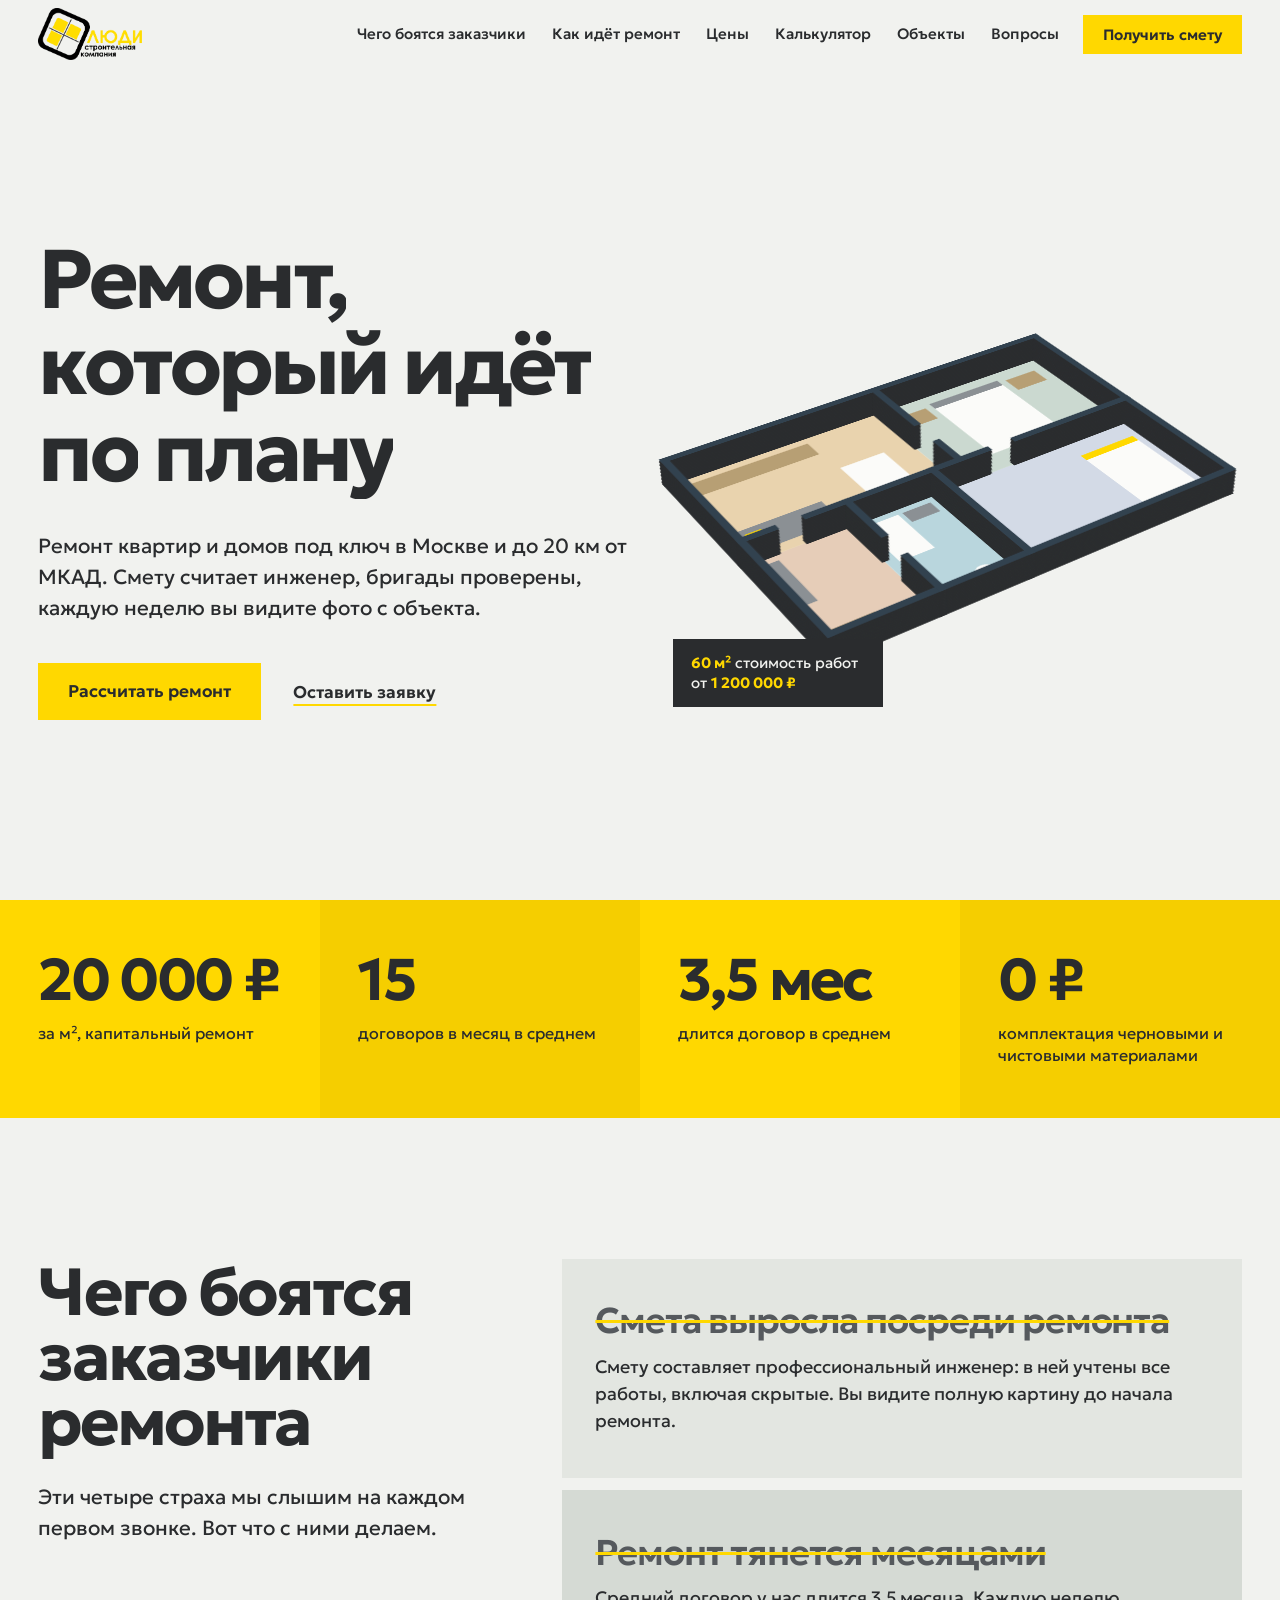
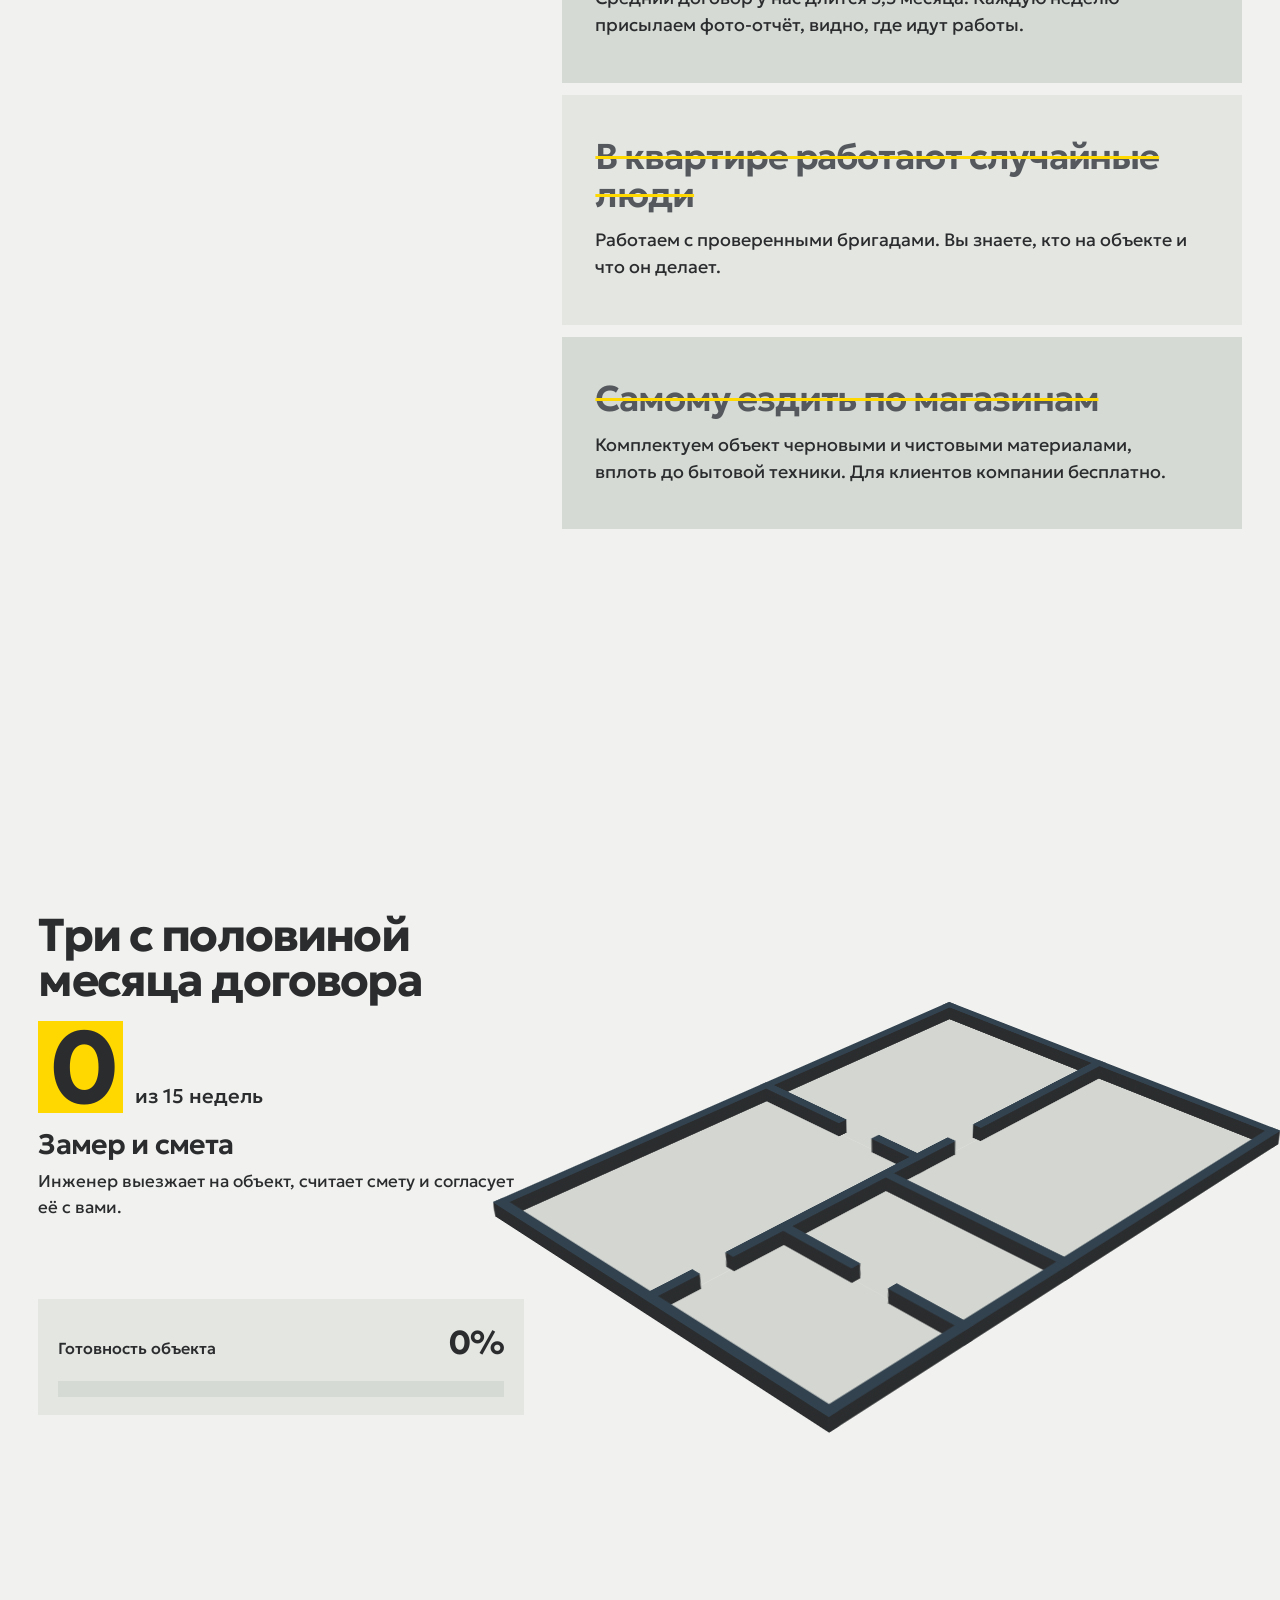
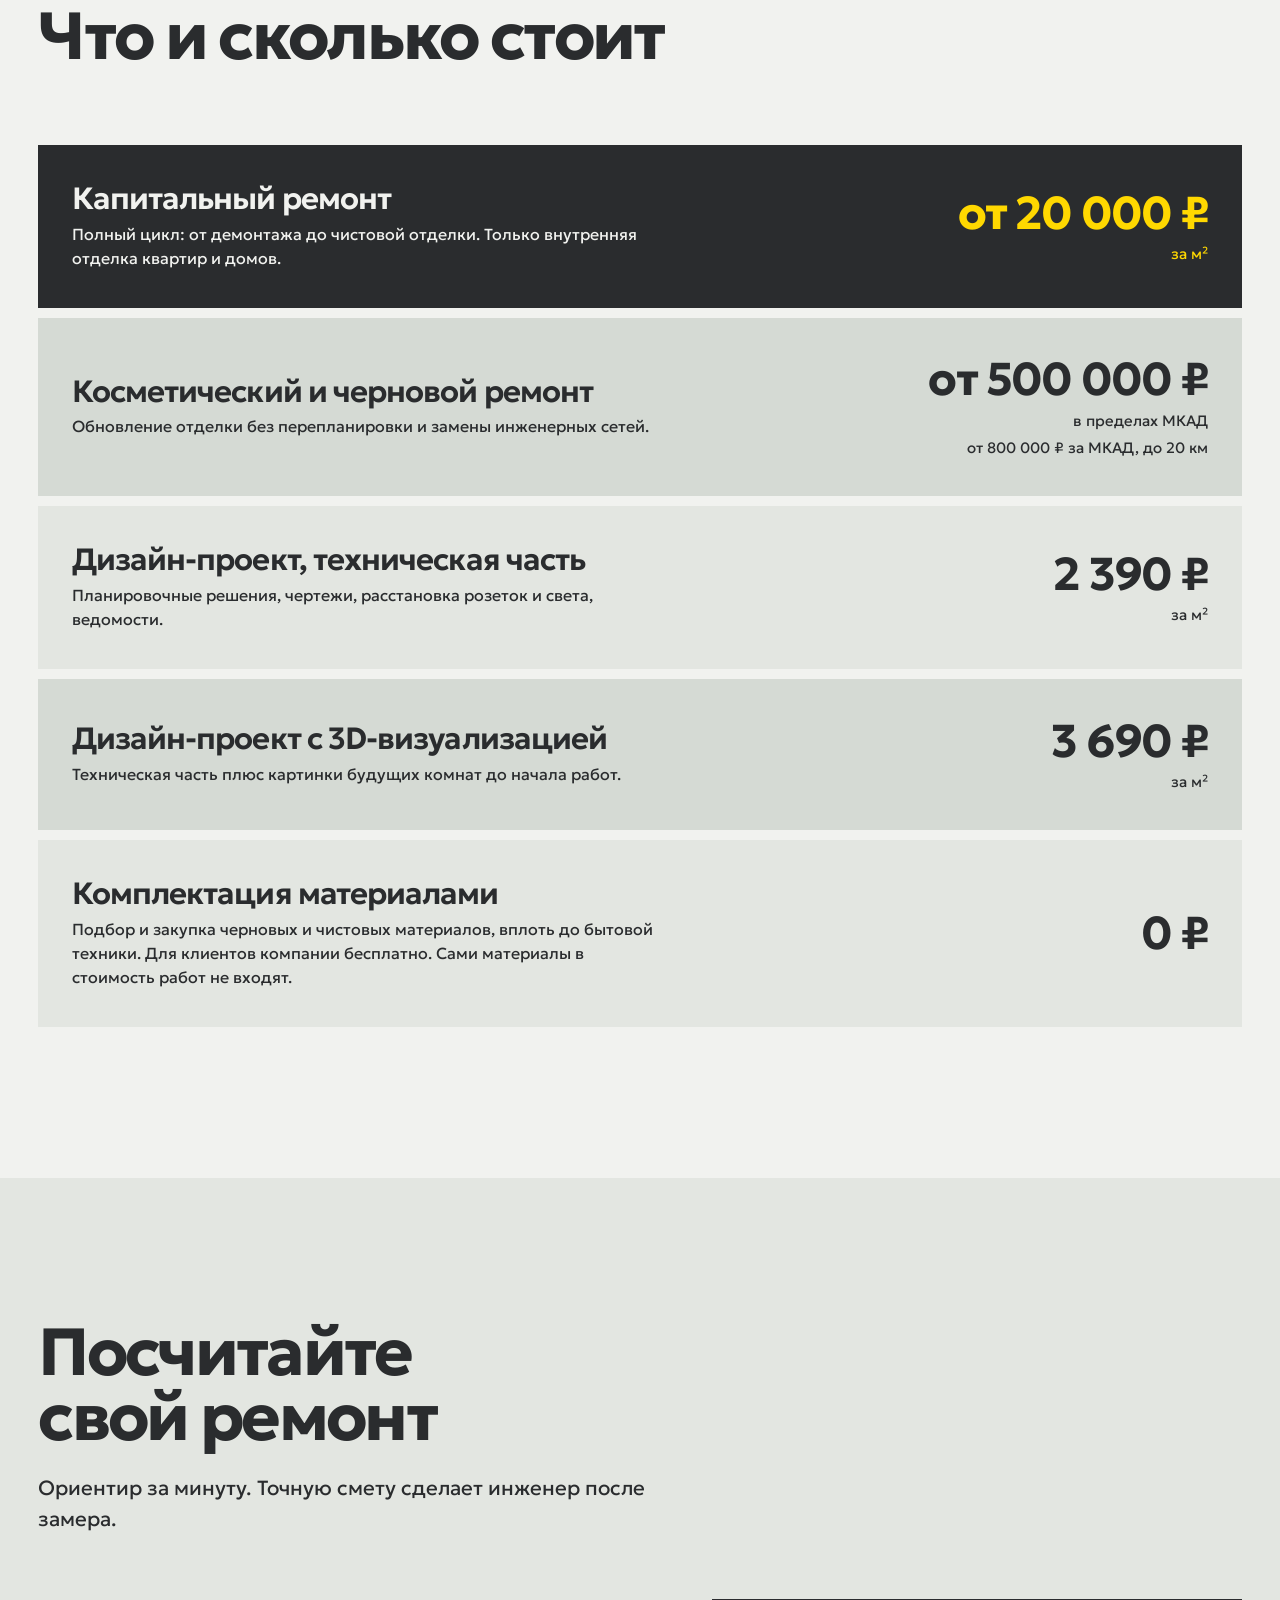
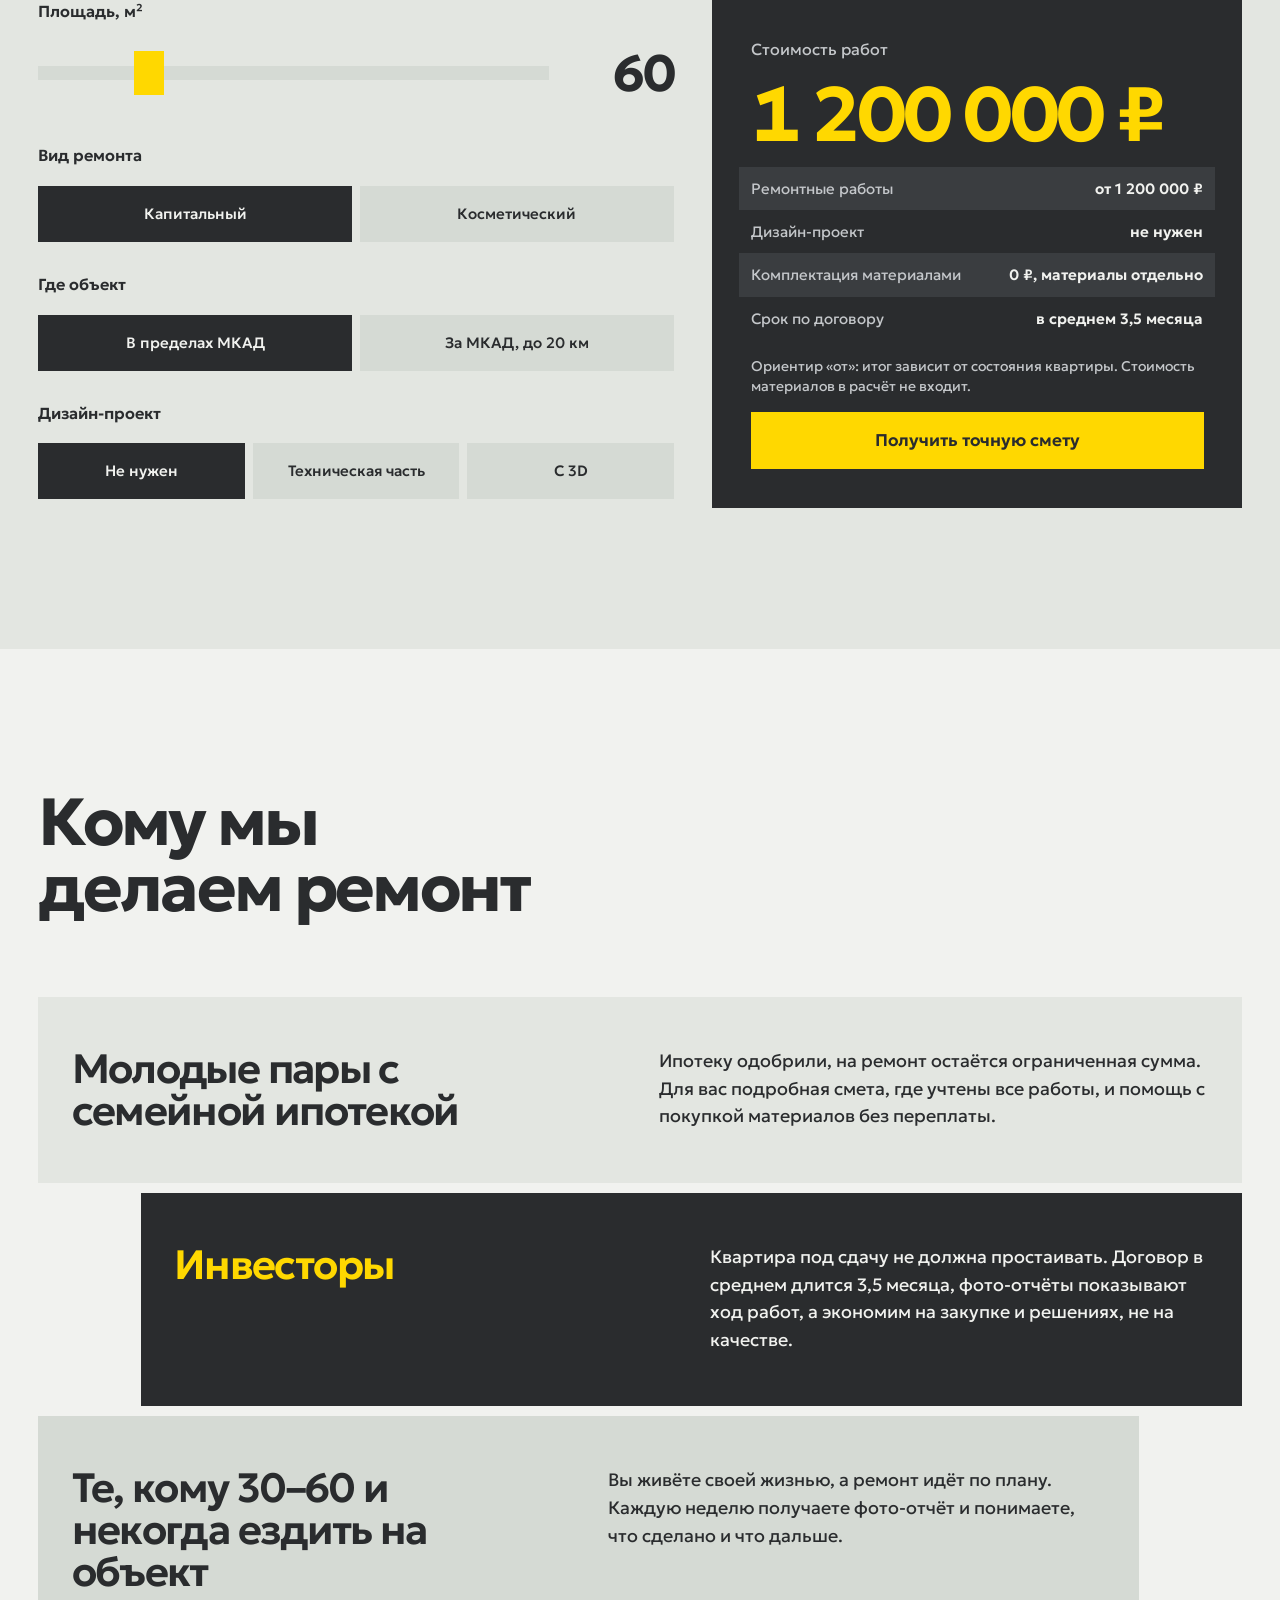
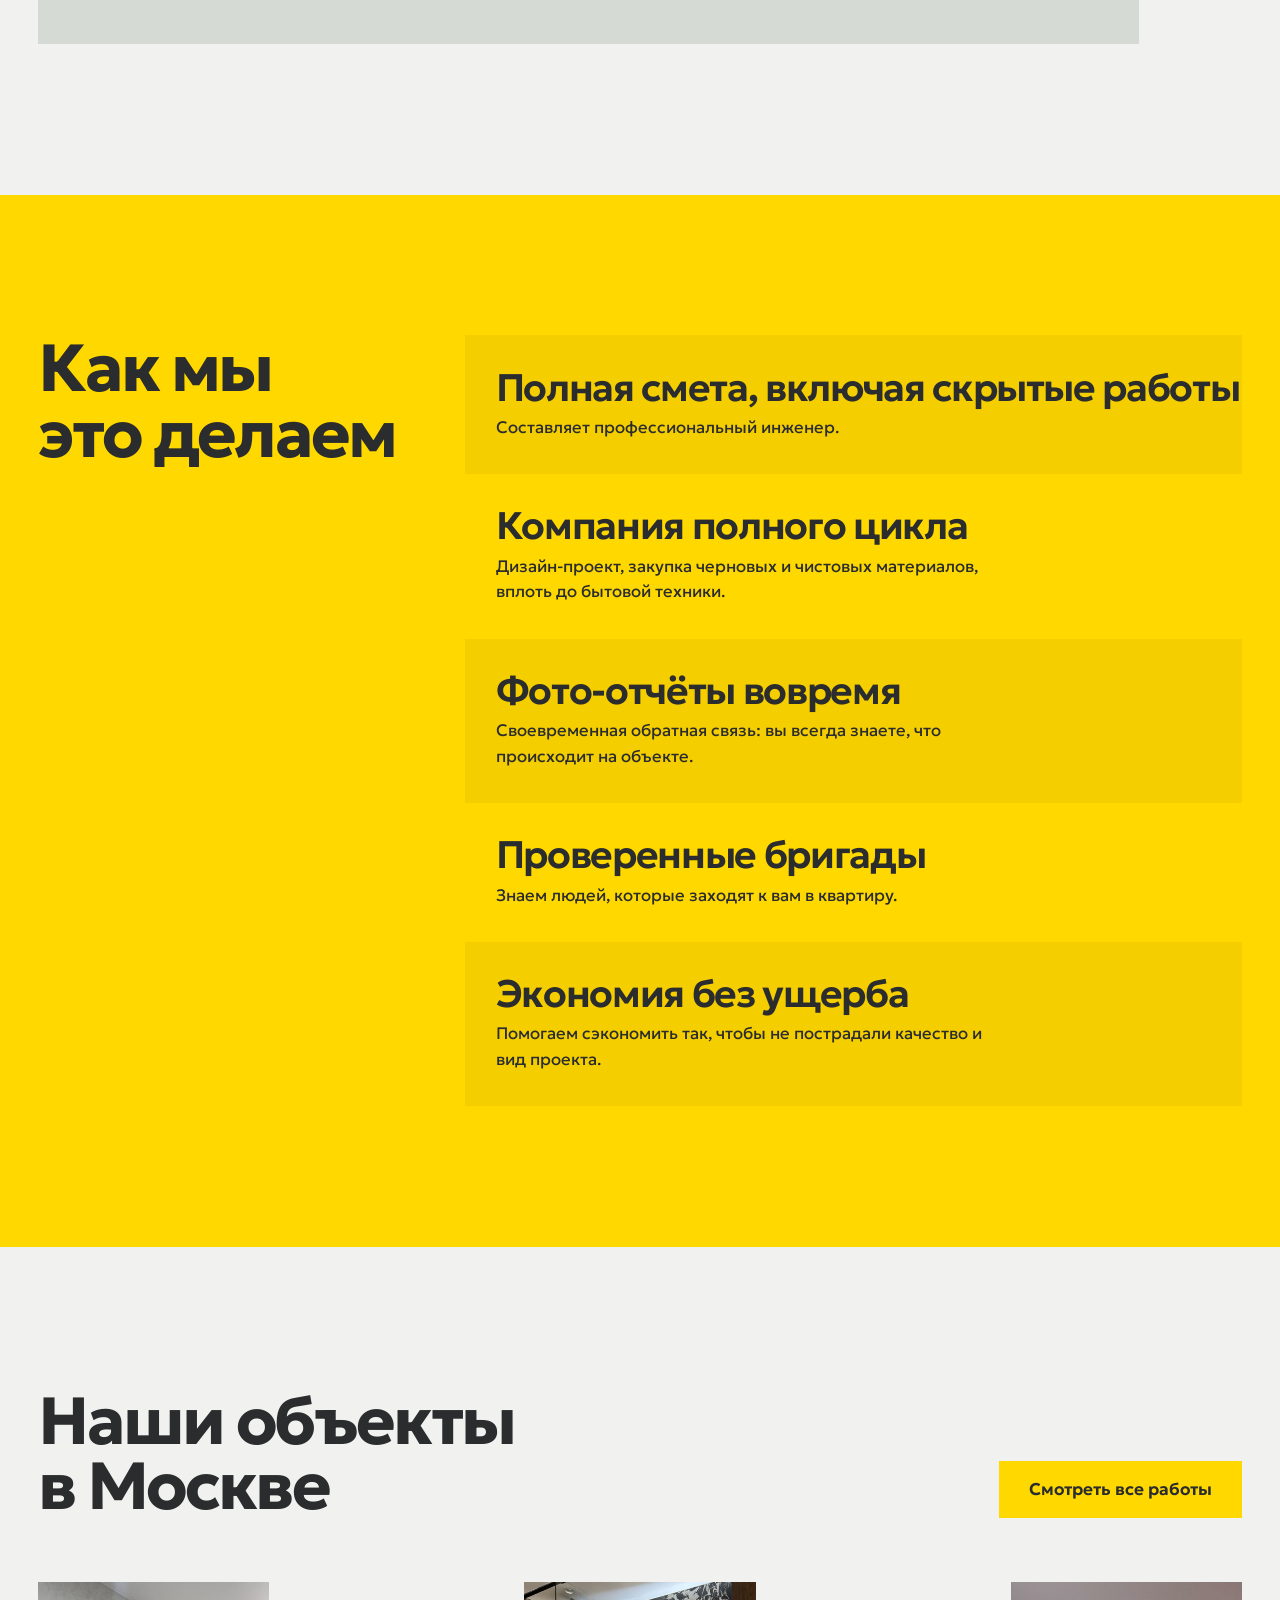
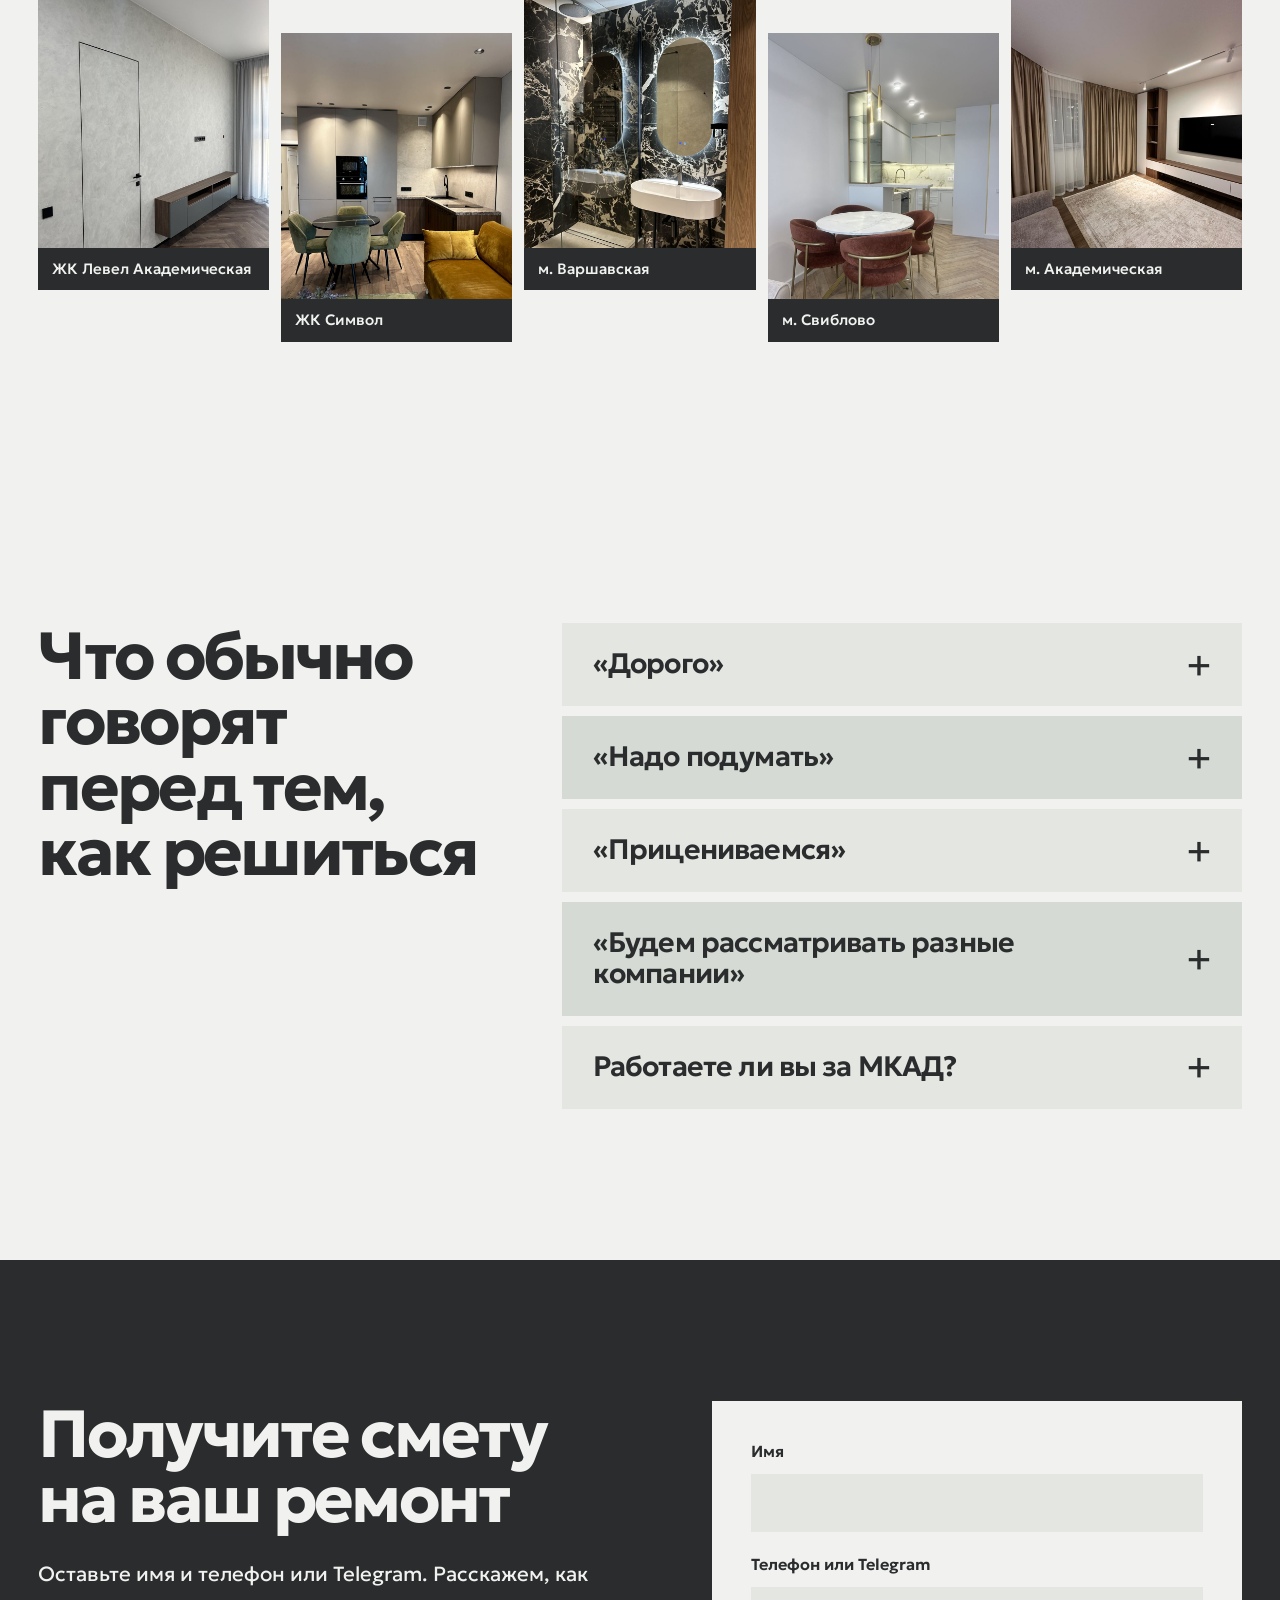
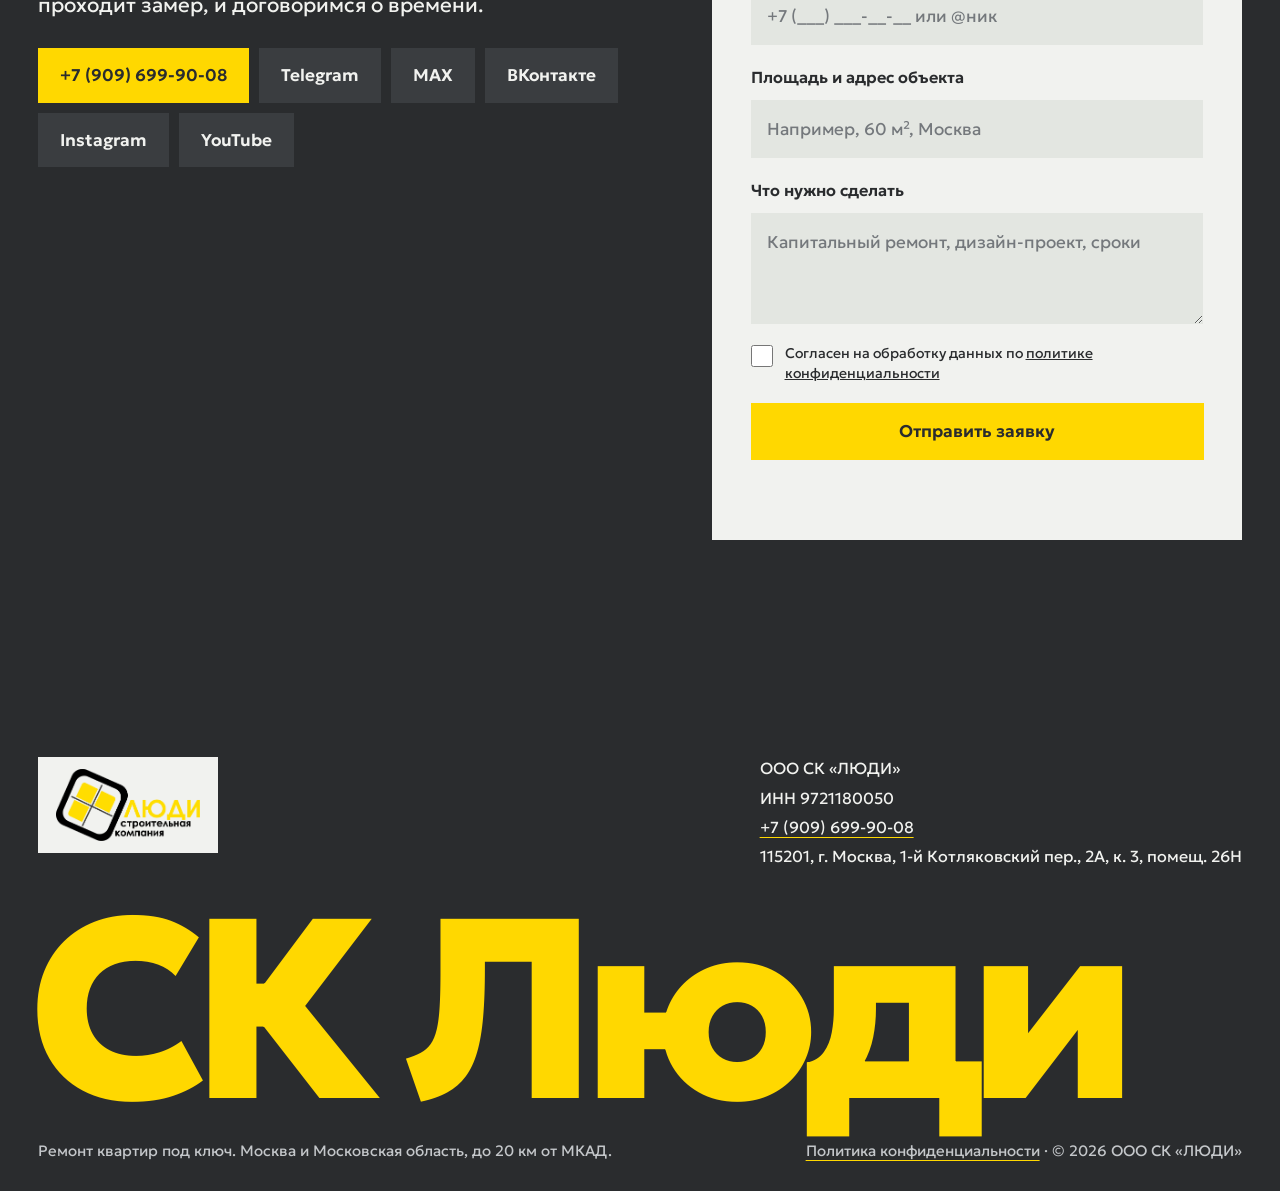
==== commit 5a25013d: "Правки клиента: логотип, фирменные цвета (графит+жёлтый), реквизиты, фото объектов, калькулятор, фор" ====
--- a/index.html
+++ b/index.html
@@ -4,12 +4,13 @@
 <meta charset="utf-8">
 <meta name="viewport" content="width=device-width, initial-scale=1">
 <title>СК Люди — ремонт квартир под ключ в Москве и МО</title>
-<meta name="description" content="Ремонт квартир под ключ в Москве и до 20 км от МКАД: капитальный от 20 000 ₽/м², косметический от 500 000 ₽. Честная смета от инженера, фото-отчёты, комплектация материалами бесплатно.">
-<meta property="og:title" content="СК Люди — смета, которая не растёт">
-<meta property="og:description" content="Ремонт квартир под ключ в Москве и МО. Смета от инженера, проверенные бригады, фото-отчёты.">
+<meta name="description" content="Ремонт квартир под ключ в Москве и до 20 км от МКАД: капитальный от 20 000 ₽/м², косметический от 500 000 ₽. Смета от инженера со всеми работами, фото-отчёты, комплектация материалами бесплатно.">
+<meta property="og:title" content="СК Люди — ремонт квартир под ключ">
+<meta property="og:description" content="Ремонт квартир под ключ в Москве и МО. Смета от инженера, проверенные бригады, фото-отчёты каждую неделю.">
 <meta property="og:type" content="website">
 <meta name="theme-color" content="#F1F2EF">
 <script>document.documentElement.classList.add('js')</script>
+<link rel="icon" href="img/logo.png">
 <link rel="preconnect" href="https://fonts.googleapis.com">
 <link rel="preconnect" href="https://fonts.gstatic.com" crossorigin>
 <link href="https://fonts.googleapis.com/css2?family=Geologica:wght@300;400;500;600;700;800&display=swap" rel="stylesheet">
@@ -19,7 +20,7 @@
 
 <header class="header" id="header">
   <div class="header__inner">
-    <a class="logo" href="#top" aria-label="СК Люди, на главную"><span class="logo__mark" aria-hidden="true"></span>СК Люди</a>
+    <a class="logo" href="#top" aria-label="СК Люди, на главную"><img src="img/logo.png" width="88" height="44" alt="СК Люди, строительная компания"></a>
     <nav class="nav" id="nav" aria-label="Разделы">
       <a href="#why">Чего боятся заказчики</a>
       <a href="#way">Как идёт ремонт</a>
@@ -38,7 +39,7 @@
 <!-- HERO -->
 <section class="hero">
   <div class="hero__text">
-    <h1 class="hero__title" data-split>Смета, которая не растёт</h1>
+    <h1 class="hero__title" data-split>Ремонт, который идёт по плану</h1>
     <p class="hero__lead">Ремонт квартир и домов под ключ в Москве и до 20 км от МКАД. Смету считает инженер, бригады проверены, каждую неделю вы видите фото с объекта.</p>
     <div class="hero__actions">
       <a class="btn" href="#calc" data-magnet><span>Рассчитать ремонт</span></a>
@@ -47,7 +48,7 @@
   </div>
   <div class="hero__plan" aria-label="Схема квартиры 60 м²">
     <div class="iso" id="heroIso"></div>
-    <p class="tag tag--hero"><b>60 м²</b> капитальный ремонт от <b>1 200 000 ₽</b></p>
+    <p class="tag tag--hero"><b>60 м²</b> стоимость работ от <b>1 200 000 ₽</b></p>
   </div>
 </section>
 
@@ -68,7 +69,7 @@
   <ol class="why__list">
     <li class="why__row" data-reveal>
       <p class="why__fear">Смета выросла посреди ремонта</p>
-      <p class="why__fix">Смету составляет профессиональный инженер, скрытых работ в ней нет. Вы видите всю сумму до начала.</p>
+      <p class="why__fix">Смету составляет профессиональный инженер: в ней учтены все работы, включая скрытые. Вы видите полную картину до начала ремонта.</p>
     </li>
     <li class="why__row" data-reveal>
       <p class="why__fear">Ремонт тянется месяцами</p>
@@ -97,15 +98,11 @@
         <div class="way__step" data-s="2"><h3>Инженерные сети и стяжка</h3><p>Электрика, сантехника, выравнивание полов. Фото-отчёт каждую неделю.</p></div>
         <div class="way__step" data-s="3"><h3>Стены и потолки</h3><p>Штукатурка, выравнивание, плитка в санузле.</p></div>
         <div class="way__step" data-s="4"><h3>Чистовая отделка</h3><p>Полы, покраска, двери, сантехника, свет.</p></div>
-        <div class="way__step" data-s="5"><h3>Сдача объекта</h3><p>Финальная уборка и приёмка вместе с вами. Сумма та же, что в смете.</p></div>
+        <div class="way__step" data-s="5"><h3>Сдача объекта</h3><p>Финальная уборка и приёмка вместе с вами, фото-отчёт по каждому помещению.</p></div>
       </div>
-      <div class="way__money" aria-label="Смета не меняется">
-        <p class="way__sum"><b>1 200 000 ₽</b><span>смета на 60 м², на старте и на сдаче</span></p>
-        <svg class="way__chart" viewBox="0 0 220 70" aria-hidden="true">
-          <path class="c-flat" d="M4 46 L216 46"/>
-          <path class="c-up" d="M4 46 L60 40 L110 30 L150 24 L216 8"/>
-        </svg>
-        <p class="way__legend"><i class="k-flat"></i>фиксированная смета <i class="k-up"></i>схема: смета без фиксации</p>
+      <div class="way__prog" aria-label="Готовность объекта">
+        <p class="way__prog-t"><span>Готовность объекта</span><b id="wayPct">0%</b></p>
+        <div class="way__bar"><i id="wayBar"></i></div>
       </div>
     </div>
     <div class="way__plan"><div class="iso iso--scene" id="sceneIso"></div></div>
@@ -133,7 +130,7 @@
       <p class="price__val">3 690 ₽<span>за м²</span></p>
     </li>
     <li class="price__row price__row--free" data-reveal>
-      <div class="price__what"><h3>Комплектация материалами</h3><p>Черновые и чистовые материалы, вплоть до бытовой техники. Для клиентов компании.</p></div>
+      <div class="price__what"><h3>Комплектация материалами</h3><p>Подбор и закупка черновых и чистовых материалов, вплоть до бытовой техники. Для клиентов компании бесплатно. Сами материалы в стоимость работ не входят.</p></div>
       <p class="price__val">0 ₽</p>
     </li>
   </ul>
@@ -169,15 +166,15 @@
       </fieldset>
     </div>
     <div class="calc__out" aria-live="polite">
-      <p class="calc__label">Ремонт и материалы</p>
+      <p class="calc__label">Стоимость работ</p>
       <p class="calc__big"><span id="cTotal">1 200 000</span> ₽</p>
       <dl class="calc__lines">
-        <div><dt>Ремонт</dt><dd id="cRepair">1 200 000 ₽</dd></div>
+        <div><dt>Ремонтные работы</dt><dd id="cRepair">1 200 000 ₽</dd></div>
         <div><dt>Дизайн-проект</dt><dd id="cDesign">не нужен</dd></div>
-        <div><dt>Комплектация материалами</dt><dd>0 ₽</dd></div>
+        <div><dt>Комплектация материалами</dt><dd>0 ₽, материалы отдельно</dd></div>
         <div><dt>Срок по договору</dt><dd>в среднем 3,5 месяца</dd></div>
       </dl>
-      <p class="calc__note" id="cNote">Сумма «от»: итог зависит от состояния квартиры и выбранных материалов.</p>
+      <p class="calc__note" id="cNote">Ориентир «от»: итог зависит от состояния квартиры. Стоимость материалов в расчёт не входит.</p>
       <a class="btn btn--wide" id="calcGo" href="#contact"><span>Получить точную смету</span></a>
     </div>
   </div>
@@ -189,7 +186,7 @@
   <div class="who__rows">
     <article class="who__row who__row--a" data-reveal>
       <h3>Молодые пары с семейной ипотекой</h3>
-      <p>Ипотеку одобрили, на ремонт остаётся ограниченная сумма. Для вас смета до рубля, без сюрпризов в середине работ, и помощь с покупкой материалов без переплаты.</p>
+      <p>Ипотеку одобрили, на ремонт остаётся ограниченная сумма. Для вас подробная смета, где учтены все работы, и помощь с покупкой материалов без переплаты.</p>
     </article>
     <article class="who__row who__row--b" data-reveal>
       <h3>Инвесторы</h3>
@@ -206,7 +203,7 @@
 <section class="utp" id="utp">
   <h2 class="h2" data-reveal>Как мы это делаем</h2>
   <ul class="utp__list">
-    <li data-reveal><h3>Честная смета без скрытых работ</h3><p>Составляет профессиональный инженер.</p></li>
+    <li data-reveal><h3>Полная смета, включая скрытые работы</h3><p>Составляет профессиональный инженер.</p></li>
     <li data-reveal><h3>Компания полного цикла</h3><p>Дизайн-проект, закупка черновых и чистовых материалов, вплоть до бытовой техники.</p></li>
     <li data-reveal><h3>Фото-отчёты вовремя</h3><p>Своевременная обратная связь: вы всегда знаете, что происходит на объекте.</p></li>
     <li data-reveal><h3>Проверенные бригады</h3><p>Знаем людей, которые заходят к вам в квартиру.</p></li>
@@ -217,15 +214,15 @@
 <!-- WORKS -->
 <section class="works" id="works">
   <div class="works__head">
-    <h2 class="h2" data-reveal>Реализованные объекты в ЖК Москвы</h2>
-    <a class="btn" href="https://luminaprod.ru/disk/primery-rabot-ppt" target="_blank" rel="noopener" data-reveal><span>Смотреть презентацию работ</span></a>
-  </div>
-  <p class="lead works__lead" data-reveal>Живые фото наших объектов собраны в презентации. А так выглядит фото-отчёт: каждую неделю вы видите, на каком этапе квартира.</p>
+    <h2 class="h2" data-reveal>Наши объекты в Москве</h2>
+    <a class="btn" href="https://luminaprod.ru/disk/primery-rabot-ppt" target="_blank" rel="noopener" data-reveal><span>Смотреть все работы</span></a>
+  </div>
   <div class="works__grid">
-    <figure class="ph ph--1" data-reveal><svg viewBox="0 0 400 300" preserveAspectRatio="xMidYMid slice" role="img" aria-label="Неделя 2. Демонтаж"><rect width="400" height="300" fill="#E3E6E1"/><rect y="200" width="400" height="100" fill="#B9BEB8"/><rect x="0" y="0" width="400" height="200" fill="#D3D6D1"/><rect x="250" y="40" width="90" height="110" fill="#FBFBF9"/><rect x="291" y="40" width="8" height="110" fill="#BFC6C1"/><polygon points="40,250 120,170 200,250 150,286 70,286" fill="#8A928C"/><polygon points="120,170 150,210 200,250 120,250" fill="#A3AAA4"/><rect x="40" y="60" width="70" height="140" fill="#15202A"/></svg><figcaption>Неделя 2. Демонтаж</figcaption></figure>
-    <figure class="ph ph--2" data-reveal><svg viewBox="0 0 400 300" preserveAspectRatio="xMidYMid slice" role="img" aria-label="Неделя 6. Электрика и стяжка"><rect width="400" height="300" fill="#E3E6E1"/><rect y="210" width="400" height="90" fill="#C9C2B2"/><rect width="400" height="210" fill="#D3D6D1"/><rect x="250" y="40" width="90" height="110" fill="#FBFBF9"/><rect x="291" y="40" width="8" height="110" fill="#BFC6C1"/><rect x="30" y="60" width="150" height="10" fill="#FF5A1F"/><rect x="30" y="60" width="10" height="120" fill="#FF5A1F"/><rect x="30" y="120" width="90" height="10" fill="#15202A"/><rect x="60" y="170" width="40" height="40" fill="#15202A"/></svg><figcaption>Неделя 6. Электрика и стяжка</figcaption></figure>
-    <figure class="ph ph--3" data-reveal><svg viewBox="0 0 400 300" preserveAspectRatio="xMidYMid slice" role="img" aria-label="Неделя 9. Плитка в санузле"><rect width="400" height="300" fill="#E3E6E1"/><rect width="400" height="300" fill="#B9D6DD"/><rect y="230" width="400" height="70" fill="#8FB4BD"/><rect x="60" y="150" width="180" height="80" fill="#FBFBF9"/><rect x="60" y="130" width="180" height="26" fill="#E3E6E1"/><rect x="290" y="70" width="60" height="160" fill="#FBFBF9"/></svg><figcaption>Неделя 9. Плитка в санузле</figcaption></figure>
-    <figure class="ph ph--4" data-reveal><svg viewBox="0 0 400 300" preserveAspectRatio="xMidYMid slice" role="img" aria-label="Неделя 15. Сдача"><rect width="400" height="300" fill="#E3E6E1"/><rect y="210" width="400" height="90" fill="#D9BE92"/><rect width="400" height="210" fill="#EAE5DA"/><rect x="250" y="40" width="90" height="110" fill="#FBFBF9"/><rect x="291" y="40" width="8" height="110" fill="#BFC6C1"/><rect x="30" y="140" width="170" height="70" fill="#7C8F9C"/><rect x="30" y="120" width="170" height="30" fill="#6A7C89"/><rect x="48" y="150" width="30" height="30" fill="#FF5A1F"/><rect x="310" y="170" width="6" height="40" fill="#15202A"/><circle cx="313" cy="165" r="16" fill="#FBFBF9"/></svg><figcaption>Неделя 15. Сдача</figcaption></figure>
+    <figure class="ph" data-reveal><img src="img/level-1.jpg" width="900" height="1200" alt="ЖК Левел Академическая, фото 1" loading="lazy" class="is-on"><img src="img/level-2.jpg" width="900" height="1200" alt="ЖК Левел Академическая, фото 2" loading="lazy"><img src="img/level-3.jpg" width="900" height="1200" alt="ЖК Левел Академическая, фото 3" loading="lazy"><figcaption>ЖК Левел Академическая</figcaption></figure>
+    <figure class="ph" data-reveal><img src="img/simvol-1.jpg" width="900" height="1200" alt="ЖК Символ, фото 1" loading="lazy" class="is-on"><img src="img/simvol-2.jpg" width="900" height="1200" alt="ЖК Символ, фото 2" loading="lazy"><img src="img/simvol-3.jpg" width="900" height="1200" alt="ЖК Символ, фото 3" loading="lazy"><figcaption>ЖК Символ</figcaption></figure>
+    <figure class="ph" data-reveal><img src="img/varsh-1.jpg" width="900" height="1200" alt="м. Варшавская, фото 1" loading="lazy" class="is-on"><img src="img/varsh-2.jpg" width="900" height="1200" alt="м. Варшавская, фото 2" loading="lazy"><img src="img/varsh-3.jpg" width="900" height="1200" alt="м. Варшавская, фото 3" loading="lazy"><figcaption>м. Варшавская</figcaption></figure>
+    <figure class="ph" data-reveal><img src="img/sviblovo-1.jpg" width="900" height="1200" alt="м. Свиблово, фото 1" loading="lazy" class="is-on"><img src="img/sviblovo-2.jpg" width="900" height="1200" alt="м. Свиблово, фото 2" loading="lazy"><img src="img/sviblovo-3.jpg" width="900" height="1200" alt="м. Свиблово, фото 3" loading="lazy"><figcaption>м. Свиблово</figcaption></figure>
+    <figure class="ph" data-reveal><img src="img/akad-1.jpg" width="900" height="1200" alt="м. Академическая, фото 1" loading="lazy" class="is-on"><img src="img/akad-2.jpg" width="900" height="1200" alt="м. Академическая, фото 2" loading="lazy"><img src="img/akad-3.jpg" width="900" height="1200" alt="м. Академическая, фото 3" loading="lazy"><figcaption>м. Академическая</figcaption></figure>
   </div>
 </section>
 
@@ -235,7 +232,7 @@
   <div class="faq__list">
     <details data-reveal>
       <summary>«Дорого»</summary>
-      <p>Цена понятна заранее: капитальный ремонт от 20 000 ₽ за м², комплектация материалами бесплатно. В смете нет скрытых работ, поэтому итог не вырастает в процессе. А экономить мы помогаем на закупке и решениях, не на качестве.</p>
+      <p>Цены открытые: капитальный ремонт от 20 000 ₽ за м², комплектация материалами бесплатно. Экономить мы помогаем на закупке и решениях, не на качестве и не на виде проекта.</p>
     </details>
     <details data-reveal>
       <summary>«Надо подумать»</summary>
@@ -243,7 +240,7 @@
     </details>
     <details data-reveal>
       <summary>«Прицениваемся»</summary>
-      <p>Сравнивайте не только итоговую цифру. Спросите у каждой компании, кто составляет смету, есть ли в ней скрытые работы, кто работает на объекте, будут ли фото-отчёты и входит ли закупка материалов. У нас на всё это есть ответ.</p>
+      <p>Сравнивайте не только итоговую цифру. Спросите у каждой компании, кто составляет смету, учтены ли в ней скрытые работы, кто работает на объекте, будут ли фото-отчёты и входит ли закупка материалов. У нас на всё это есть ответ.</p>
     </details>
     <details data-reveal>
       <summary>«Будем рассматривать разные компании»</summary>
@@ -262,6 +259,7 @@
     <h2 class="h2" data-reveal>Получите смету на ваш ремонт</h2>
     <p class="lead" data-reveal>Оставьте имя и телефон или Telegram. Расскажем, как проходит замер, и договоримся о времени.</p>
     <ul class="links" data-reveal>
+      <li><a class="links__tel" href="tel:+79096999008">+7 (909) 699-90-08</a></li>
       <li><a href="https://t.me/sk_ludi" target="_blank" rel="noopener">Telegram</a></li>
       <li><a href="https://max.ru/id9721180050_biz" target="_blank" rel="noopener">MAX</a></li>
       <li><a href="https://vk.ru/clubskpeoplemsk" target="_blank" rel="noopener">ВКонтакте</a></li>
@@ -285,10 +283,19 @@
 </main>
 
 <footer class="footer">
+  <div class="footer__top">
+    <a class="footer__logo" href="#top" aria-label="СК Люди, наверх"><img src="img/logo.png" width="144" height="72" alt="СК Люди, строительная компания" loading="lazy"></a>
+    <address class="footer__req">
+      <p>ООО СК «ЛЮДИ»</p>
+      <p>ИНН 9721180050</p>
+      <p><a href="tel:+79096999008">+7 (909) 699-90-08</a></p>
+      <p>115201, г. Москва, 1-й Котляковский пер., 2А, к. 3, помещ. 26Н</p>
+    </address>
+  </div>
   <p class="footer__name" aria-hidden="true">СК Люди</p>
   <div class="footer__row">
     <p>Ремонт квартир под ключ. Москва и Московская область, до 20 км от МКАД.</p>
-    <p><a href="privacy.html">Политика конфиденциальности</a> · © <span id="year">2026</span></p>
+    <p><a href="privacy.html">Политика конфиденциальности</a> · © <span id="year">2026</span> ООО СК «ЛЮДИ»</p>
   </div>
 </footer>
 
--- a/styles.css
+++ b/styles.css
@@ -1,5 +1,5 @@
 :root{
-  --ground:#F1F2EF; --ink:#15202A; --soft:#4A5560; --acc:#FF5A1F; --acc-d:#E0480F;
+  --ground:#F1F2EF; --ink:#2A2C2E; --soft:#55595D; --acc:#FFD800; --acc-d:#E6BE00;
   --field:#E3E6E1; --field2:#D5DAD4; --white:#FBFBF9;
   --m:clamp(16px,3vw,40px);
   --ease:cubic-bezier(.2,.7,.1,1);
@@ -11,7 +11,8 @@
 img{display:block;max-width:100%;height:auto}
 a{color:inherit}
 ul,ol{list-style:none}
-:focus-visible{outline:3px solid var(--acc);outline-offset:3px}
+:focus-visible{outline:3px solid var(--ink);outline-offset:3px}
+.contact :focus-visible,.footer :focus-visible,.price__row--main :focus-visible,.calc__out :focus-visible{outline-color:var(--acc)}
 ::selection{background:var(--acc);color:var(--ink)}
 h1,h2,h3{font-weight:600;letter-spacing:-.03em;line-height:1}
 
@@ -23,13 +24,12 @@
 /* header */
 .header{position:fixed;inset:0 0 auto 0;z-index:50;background:var(--ground);transition:background .3s}
 .header.scrolled{background:var(--field)}
-.header__inner{display:flex;align-items:center;gap:24px;min-width:0;padding:14px var(--m);max-width:1760px;margin:auto}
-.logo{display:flex;align-items:center;gap:10px;font-weight:700;font-size:20px;letter-spacing:-.03em;text-decoration:none;flex-shrink:0}
-.logo__mark{width:22px;height:22px;background:var(--ink);position:relative;display:block}
-.logo__mark::after{content:"";position:absolute;right:0;bottom:0;width:11px;height:11px;background:var(--acc)}
+.header__inner{display:flex;align-items:center;gap:24px;min-width:0;padding:8px var(--m);max-width:1760px;margin:auto}
+.logo{display:flex;align-items:center;text-decoration:none;flex-shrink:0}
+.logo img{height:52px;width:auto;display:block}
 .nav{display:flex;gap:26px;margin-left:auto}
 .nav a{white-space:nowrap;text-decoration:none;font-size:15px;font-weight:500;padding:6px 0;transition:color .2s}
-.nav a:hover{color:var(--acc-d)}
+.nav a:hover{text-decoration:underline;text-decoration-color:var(--acc);text-decoration-thickness:3px;text-underline-offset:6px}
 .header__cta{flex-shrink:0}
 .burger{display:none;width:44px;height:44px;border:0;background:var(--ink);cursor:pointer;position:relative;flex-shrink:0}
 .burger i{position:absolute;left:12px;right:12px;height:2px;background:var(--ground);transition:transform .3s var(--ease)}
@@ -73,7 +73,7 @@
 /* facts */
 .facts{display:grid;grid-template-columns:repeat(4,1fr);gap:0;padding:0;background:var(--acc)}
 .facts__item{padding:clamp(28px,4vw,56px) var(--m);min-width:0}
-.facts__item:nth-child(even){background:#F7531A}
+.facts__item:nth-child(even){background:#F5CE00}
 .facts__n{font-size:clamp(32px,4.6vw,72px);font-weight:700;letter-spacing:-.045em;line-height:1;margin-bottom:12px;white-space:nowrap}
 .facts__t{font-size:16px;line-height:1.4;max-width:22ch}
 
@@ -92,24 +92,18 @@
 .way__copy{display:grid;gap:18px;align-content:center;min-width:0}
 .way__title{font-size:clamp(30px,3.6vw,56px)}
 .way__week{display:flex;align-items:baseline;gap:12px}
-.way__week b{font-size:clamp(64px,8vw,128px);font-weight:700;letter-spacing:-.06em;line-height:.9;color:var(--acc);min-width:1.1ch;font-variant-numeric:tabular-nums}
+.way__week b{font-size:clamp(64px,8vw,128px);font-weight:700;letter-spacing:-.06em;line-height:.9;color:var(--ink);background:var(--acc);padding:0 .12em;min-width:1.1ch;font-variant-numeric:tabular-nums}
 .way__week span{font-size:20px;font-weight:500}
 .way__steps{position:relative;min-height:150px}
 .way__step{position:absolute;inset:0 auto auto 0;opacity:0;transform:translateY(16px);transition:opacity .45s var(--ease),transform .45s var(--ease);pointer-events:none;max-width:44ch}
 .way__step.is-active{opacity:1;transform:none;pointer-events:auto}
 .way__step h3{font-size:clamp(22px,2.2vw,32px);margin-bottom:10px}
 .way__step p{font-size:17px;line-height:1.5}
-.way__money{display:grid;grid-template-columns:auto 1fr;gap:8px 24px;align-items:center;background:var(--field);padding:18px 20px;max-width:520px}
-.way__sum{display:grid;gap:2px}
-.way__sum b{font-size:clamp(24px,2.4vw,34px);font-weight:700;letter-spacing:-.03em}
-.way__sum span{font-size:14px;color:var(--soft);line-height:1.3;max-width:20ch}
-.way__chart{width:100%;height:auto;max-height:70px}
-.way__chart path{fill:none;stroke-width:5;stroke-linecap:square;stroke-linejoin:round}
-.c-flat{stroke:var(--ink)}
-.c-up{stroke:var(--acc);stroke-dasharray:6 7}
-.way__legend{grid-column:1/-1;font-size:13px;color:var(--soft);display:flex;gap:6px 14px;flex-wrap:wrap;align-items:center}
-.way__legend i{display:inline-block;width:14px;height:5px;margin-right:-6px}
-.k-flat{background:var(--ink)}.k-up{background:var(--acc)}
+.way__prog{display:grid;gap:12px;background:var(--field);padding:18px 20px;max-width:520px}
+.way__prog-t{display:flex;justify-content:space-between;align-items:baseline;font-size:16px;font-weight:500}
+.way__prog-t b{font-size:clamp(26px,2.6vw,36px);font-weight:700;letter-spacing:-.03em;font-variant-numeric:tabular-nums}
+.way__bar{height:16px;background:var(--field2)}
+.way__bar i{display:block;height:100%;width:0;background:var(--acc);transition:width .25s linear}
 .way__plan{position:relative;align-self:stretch;min-height:0}
 .iso--scene .iso__stage{inset:4% 0 0}
 
@@ -120,9 +114,9 @@
 .price__row:nth-child(even){background:var(--field2)}
 .price__row:hover{background:var(--white);transform:translateX(8px)}
 .price__row--main{background:var(--ink)!important;color:var(--ground)}
-.price__row--main:hover{background:#1E2D3A!important}
+.price__row--main:hover{background:#3A3D40!important}
 .price__row--main .price__val{color:var(--acc)}
-.price__row--free .price__val{color:var(--acc-d)}
+.price__row--free .price__val{color:var(--ink)}
 .price__what h3{font-size:clamp(22px,2.4vw,34px);margin-bottom:8px;letter-spacing:-.03em}
 .price__what p{font-size:16px;max-width:54ch;line-height:1.5}
 .price__val{font-size:clamp(28px,3.6vw,56px);font-weight:700;letter-spacing:-.04em;line-height:1;text-align:right;white-space:nowrap}
@@ -135,13 +129,13 @@
 .calc__box{display:grid;grid-template-columns:minmax(0,6fr) minmax(0,5fr);gap:var(--m);align-items:stretch}
 .calc__ctrl{display:grid;gap:30px;align-content:start}
 .calc__out{background:var(--ink);color:var(--ground);padding:clamp(24px,3vw,44px);display:grid;gap:16px;align-content:start}
-.calc__label{font-size:16px;color:#B8C2CB}
+.calc__label{font-size:16px;color:#C4C7CA}
 .calc__big{font-size:clamp(44px,6vw,92px);font-weight:700;letter-spacing:-.05em;line-height:.95;color:var(--acc);font-variant-numeric:tabular-nums}
 .calc__lines>div{display:flex;justify-content:space-between;gap:16px;padding:10px 0}
-.calc__lines>div:nth-child(odd){background:#1E2D3A;padding-inline:12px;margin-inline:-12px}
-.calc__lines dt{color:#B8C2CB;font-size:15px}
+.calc__lines>div:nth-child(odd){background:#3A3D40;padding-inline:12px;margin-inline:-12px}
+.calc__lines dt{color:#C4C7CA;font-size:15px}
 .calc__lines dd{font-weight:600;text-align:right;font-size:15px}
-.calc__note{font-size:14px;color:#B8C2CB;line-height:1.45}
+.calc__note{font-size:14px;color:#C4C7CA;line-height:1.45}
 .field{display:grid;gap:10px}
 .field label,.seg legend{font-size:16px;font-weight:600}
 .range{display:flex;align-items:center;gap:20px}
@@ -179,25 +173,21 @@
 .utp .h2{position:sticky;top:110px;color:var(--ink)}
 .utp__list{display:grid;gap:0}
 .utp__list li{padding:clamp(22px,2.6vw,36px) 0 clamp(22px,2.6vw,36px) clamp(20px,2.4vw,32px);transition:padding .35s var(--ease),background .3s}
-.utp__list li:nth-child(odd){background:#F7531A}
-.utp__list li:hover{padding-left:clamp(32px,4vw,56px);background:#FF7A47}
+.utp__list li:nth-child(odd){background:#F5CE00}
+.utp__list li:hover{padding-left:clamp(32px,4vw,56px);background:#FFE24D}
 .utp__list h3{font-size:clamp(24px,3vw,44px);letter-spacing:-.035em;margin-bottom:8px}
 .utp__list p{font-size:clamp(16px,1.3vw,19px);max-width:46ch}
 
 /* works */
 .works{max-width:1760px;margin:auto}
 .works__head{display:flex;justify-content:space-between;align-items:end;gap:var(--m);flex-wrap:wrap;margin-bottom:clamp(36px,5vw,64px)}
-.works__grid{display:grid;grid-template-columns:repeat(12,1fr);grid-auto-rows:clamp(140px,17vw,260px);gap:12px}
-.ph{overflow:hidden;background:var(--field2)}
-.ph{position:relative}
-.ph svg{width:100%;height:100%;display:block;transition:transform 1.2s var(--ease)}
-.ph:hover svg{transform:scale(1.05)}
-.ph figcaption{position:absolute;left:0;bottom:0;background:var(--ink);color:var(--ground);padding:10px 16px;font-size:15px;font-weight:500}
-.works__lead{margin-bottom:clamp(28px,4vw,48px)}
-.ph--1{grid-column:1/6;grid-row:1/4}
-.ph--2{grid-column:6/13;grid-row:1/3}
-.ph--3{grid-column:6/9;grid-row:3/4}
-.ph--4{grid-column:9/13;grid-row:3/4}
+.works__grid{display:grid;grid-template-columns:repeat(5,1fr);gap:12px;align-items:start}
+.ph{position:relative;overflow:hidden;background:var(--field2);aspect-ratio:3/4}
+.ph:nth-child(even){margin-top:clamp(20px,4vw,64px)}
+.ph img{position:absolute;inset:0;width:100%;height:100%;object-fit:cover;opacity:0;transition:opacity 1s ease,transform 1.6s var(--ease)}
+.ph img.is-on{opacity:1}
+.ph:hover img{transform:scale(1.05)}
+.ph figcaption{position:absolute;left:0;bottom:0;right:0;background:var(--ink);color:var(--ground);padding:12px 14px;font-size:15px;font-weight:500;line-height:1.25;z-index:2}
 
 /* faq */
 .faq{display:grid;grid-template-columns:minmax(0,5fr) minmax(0,7fr);gap:var(--m);max-width:1760px;margin:auto;align-items:start}
@@ -207,7 +197,7 @@
 details[open]{background:var(--white)}
 summary{list-style:none;cursor:pointer;padding:26px clamp(20px,2.4vw,32px);font-size:clamp(20px,2.2vw,30px);font-weight:600;letter-spacing:-.03em;line-height:1.1;display:flex;justify-content:space-between;gap:20px;align-items:center}
 summary::-webkit-details-marker{display:none}
-summary::after{content:"+";flex-shrink:0;font-size:40px;font-weight:400;line-height:.7;color:var(--acc-d);transition:transform .35s var(--ease)}
+summary::after{content:"+";flex-shrink:0;font-size:40px;font-weight:400;line-height:.7;color:var(--ink);transition:transform .35s var(--ease)}
 details[open] summary::after{transform:rotate(45deg)}
 details p{padding:0 clamp(20px,2.4vw,32px) 28px;max-width:60ch;font-size:17px;line-height:1.6}
 
@@ -217,12 +207,14 @@
 .contact .lead{color:var(--ground)}
 .contact .h2{color:var(--ground)}
 .links{display:flex;flex-wrap:wrap;gap:10px}
-.links a{display:block;padding:14px 22px;background:#1E2D3A;text-decoration:none;font-weight:600;transition:background .2s,color .2s}
+.links a{display:block;padding:14px 22px;background:#3A3D40;text-decoration:none;font-weight:600;transition:background .2s,color .2s}
 .links a:hover{background:var(--acc);color:var(--ink)}
+.links .links__tel{background:var(--acc);color:var(--ink)}
+.links .links__tel:hover{background:#F5CE00}
 .form{background:var(--ground);color:var(--ink);padding:clamp(22px,3vw,40px);display:grid;gap:20px}
 .form input[type=text],.form input[type=tel],.form textarea{width:100%;font:inherit;font-size:17px;padding:16px;background:var(--field);border:0;color:var(--ink);transition:background .2s}
-.form input::placeholder,.form textarea::placeholder{color:#6C7781}
-.form input:focus,.form textarea:focus{outline:3px solid var(--acc);outline-offset:0;background:var(--white)}
+.form input::placeholder,.form textarea::placeholder{color:#74787C}
+.form input:focus,.form textarea:focus{outline:3px solid var(--ink);outline-offset:0;background:var(--white)}
 .form textarea{resize:vertical}
 .check{display:flex;gap:12px;align-items:flex-start;font-size:14px;line-height:1.4;cursor:pointer}
 .check input{width:22px;height:22px;flex-shrink:0;accent-color:var(--ink);margin-top:1px}
@@ -230,8 +222,13 @@
 
 /* footer */
 .footer{background:var(--ink);color:var(--ground);padding:0 var(--m) 28px;overflow:hidden}
-.footer__name{font-size:clamp(90px,26vw,460px);font-weight:800;letter-spacing:-.07em;line-height:.8;color:var(--acc);margin:0 0 28px -.04em;white-space:nowrap}
-.footer__row{display:flex;justify-content:space-between;gap:20px;flex-wrap:wrap;font-size:15px;color:#B8C2CB}
+.footer__top{display:flex;justify-content:space-between;align-items:flex-start;gap:var(--m);flex-wrap:wrap;padding:clamp(40px,6vw,80px) 0 clamp(20px,3vw,40px)}
+.footer__logo{background:var(--ground);padding:12px 18px;display:block}
+.footer__logo img{height:72px;width:auto;display:block}
+.footer__req{font-style:normal;display:grid;gap:6px;font-size:16px;line-height:1.45;max-width:44ch}
+.footer__req a,.footer__row a{text-decoration-color:var(--acc);text-underline-offset:4px}
+.footer__name{font-size:clamp(70px,20vw,380px);font-weight:800;letter-spacing:-.07em;line-height:.8;color:var(--acc);margin:0 0 28px -.04em;white-space:nowrap}
+.footer__row{display:flex;justify-content:space-between;gap:20px;flex-wrap:wrap;font-size:15px;color:#C4C7CA}
 
 /* reveal */
 .js [data-reveal]{opacity:0;transform:translateY(26px);transition:opacity .9s var(--ease) var(--d,0ms),transform .9s var(--ease) var(--d,0ms)}
@@ -241,7 +238,7 @@
 /* breakpoints */
 @media (max-width:1180px){.nav{gap:18px}.nav a{font-size:14px}}
 @media (max-width:1100px){
-  .nav{position:fixed;inset:68px 0 auto 0;background:var(--ground);flex-direction:column;gap:0;padding:8px var(--m) 24px;transform:translateY(-130%);transition:transform .4s var(--ease);margin:0}
+  .nav{position:fixed;inset:60px 0 auto 0;background:var(--ground);flex-direction:column;gap:0;padding:8px var(--m) 24px;transform:translateY(-130%);transition:transform .4s var(--ease);margin:0}
   .nav.is-open{transform:none}
   .nav a{font-size:20px;padding:14px 0}
   .burger{display:block;margin-left:auto}
@@ -268,13 +265,10 @@
   .way__step h3{font-size:20px;margin-bottom:6px}
   .way__step p{font-size:15px}
   .way__week b{font-size:56px}
-  .way__money{padding:12px 14px}
-  .way__chart{display:none}
-  .works__grid{grid-auto-rows:34vw}
-  .ph--1{grid-column:1/7;grid-row:1/3}
-  .ph--2{grid-column:7/13;grid-row:1/2}
-  .ph--3{grid-column:7/13;grid-row:2/3}
-  .ph--4{grid-column:1/13;grid-row:3/4}
+  .way__prog{padding:12px 14px}
+  .works__grid{grid-template-columns:1fr 1fr}
+  .ph:last-child{grid-column:1/-1;aspect-ratio:4/3;margin-top:0}
+  .ph:nth-child(even){margin-top:0}
 }
 @media (max-width:560px){
   .header__cta{display:none}
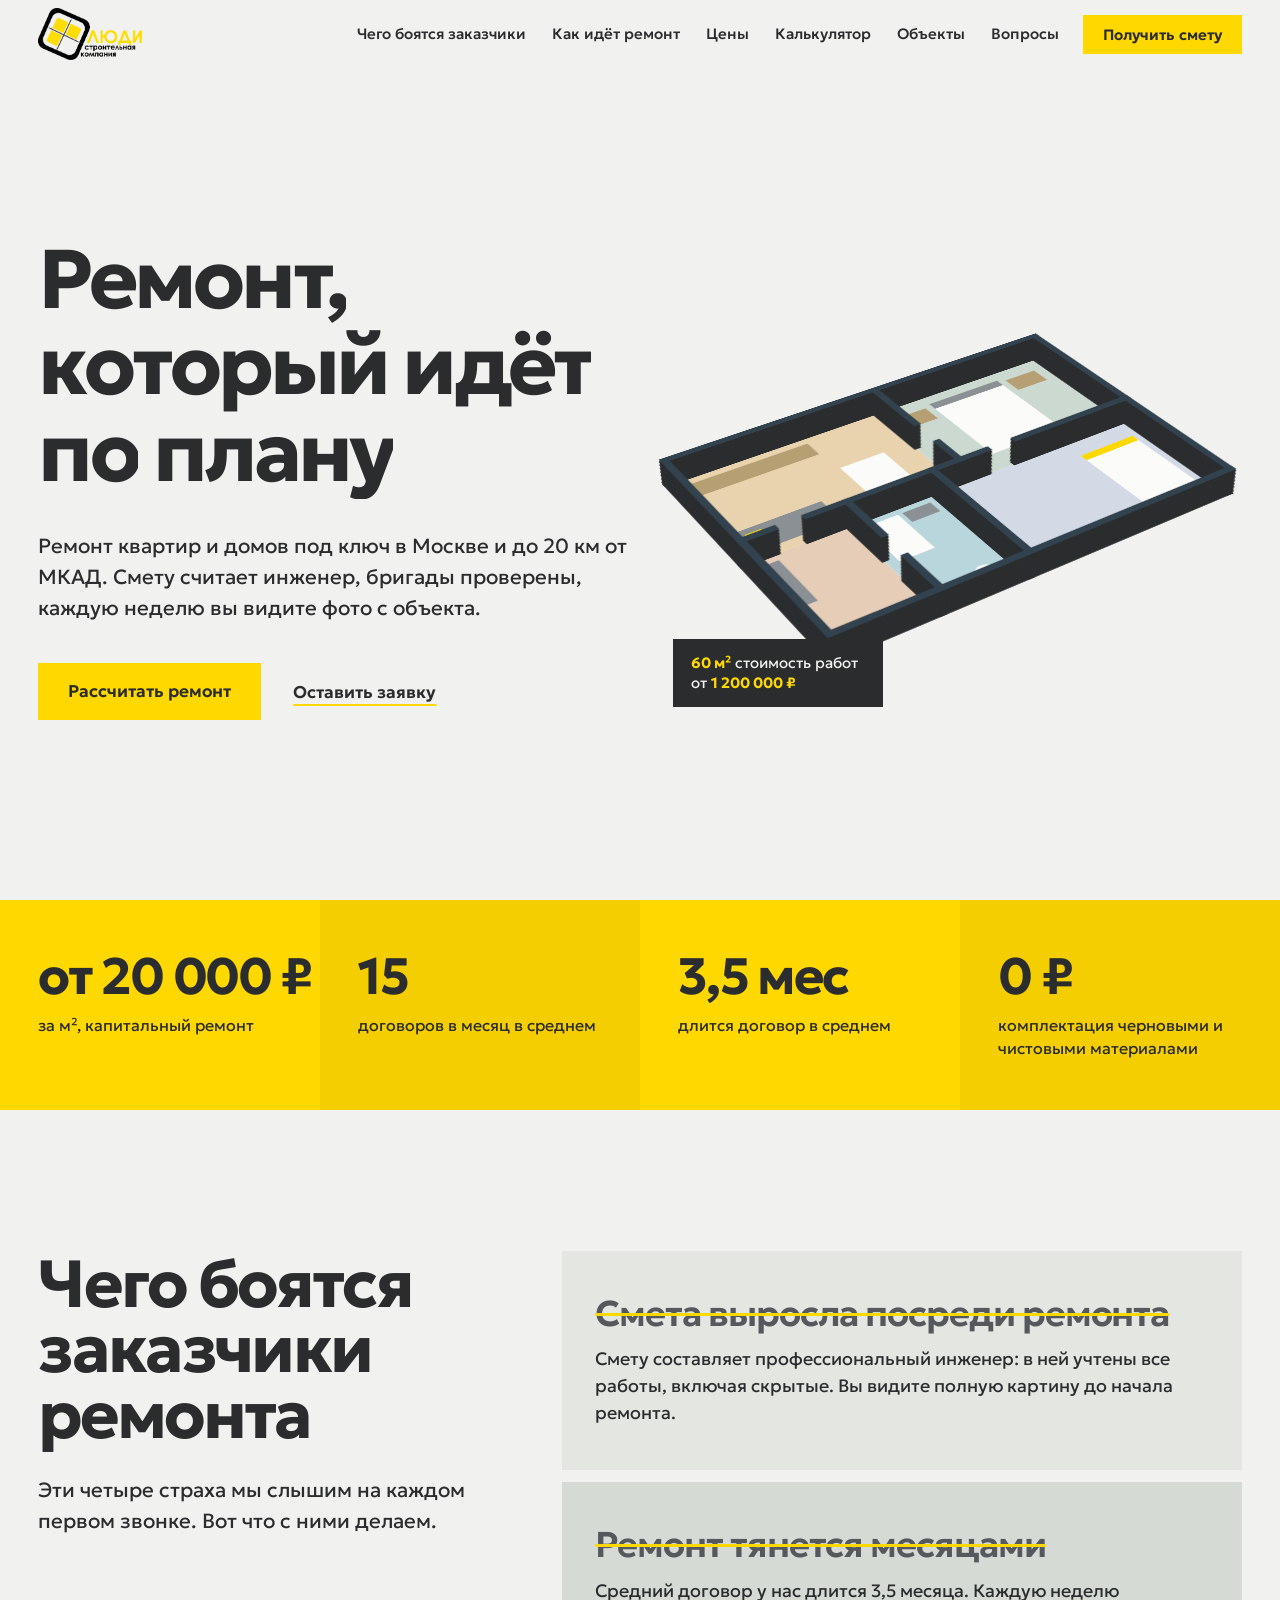
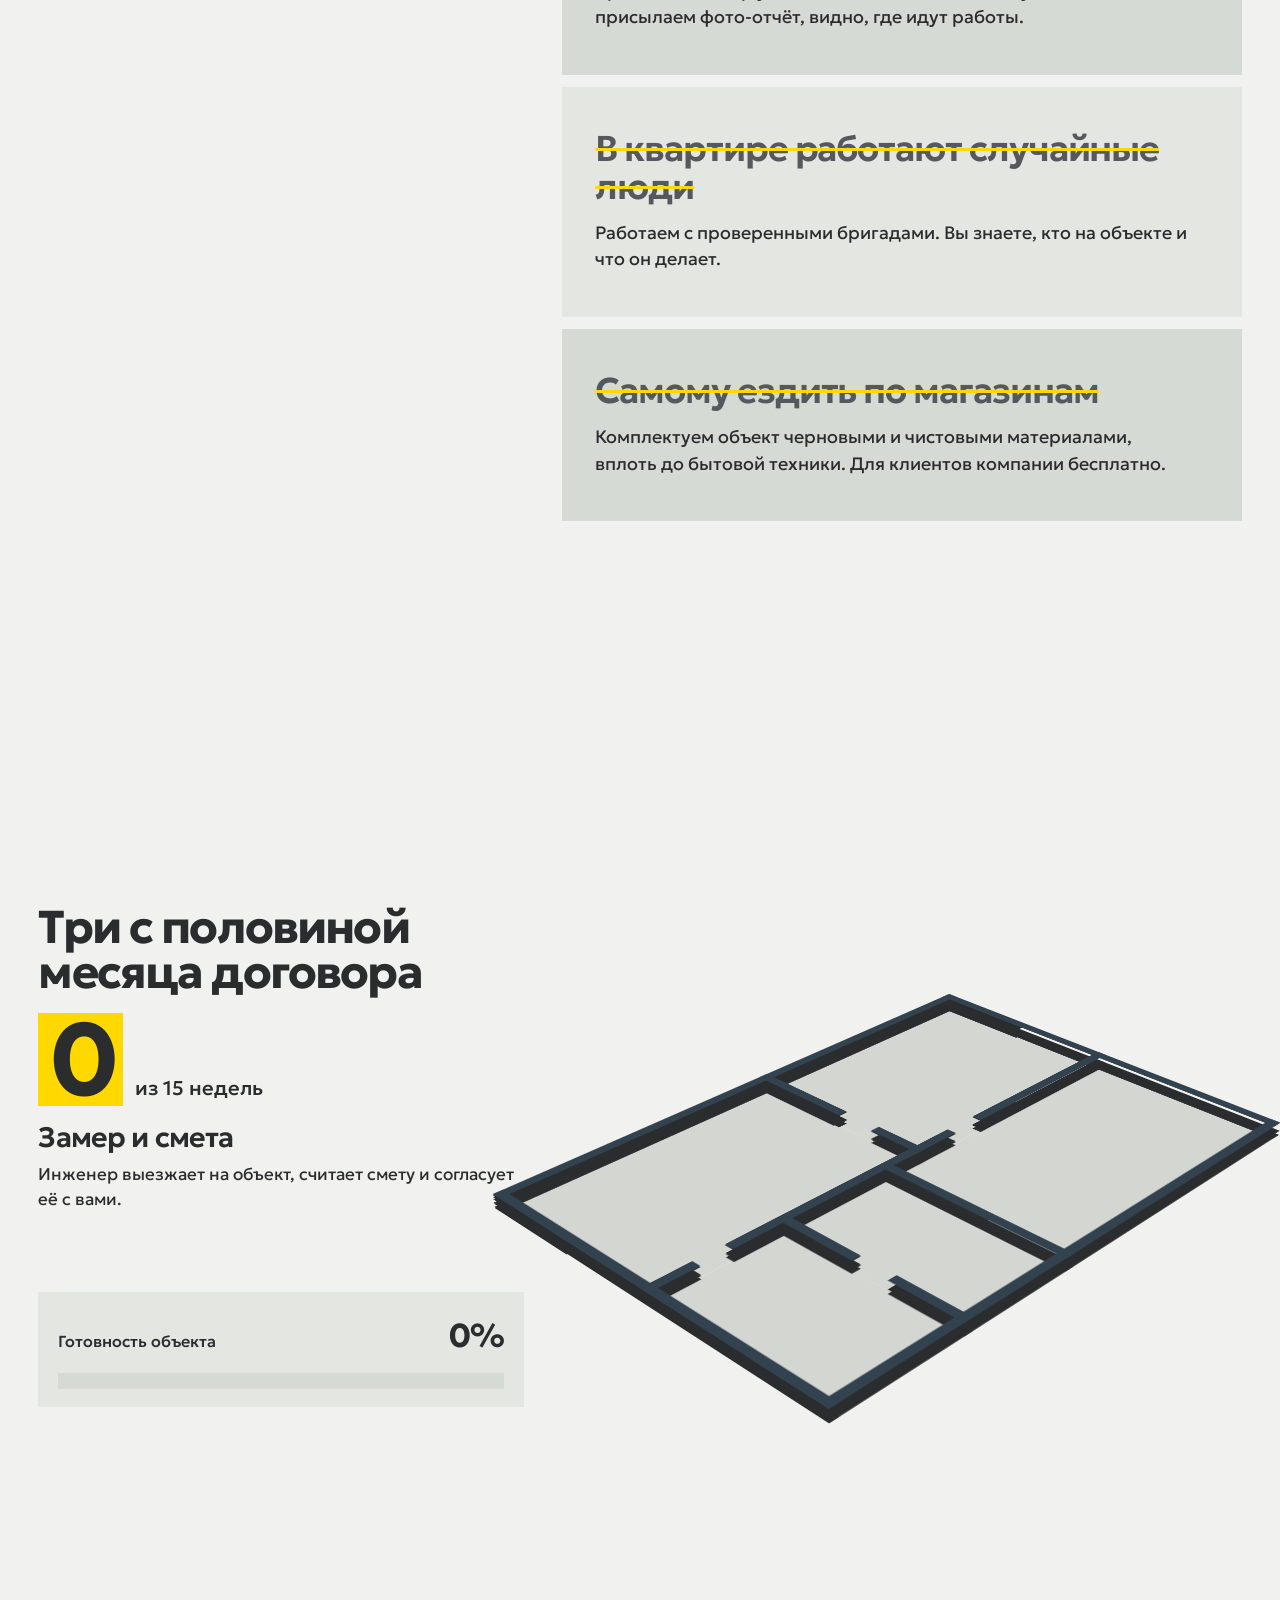
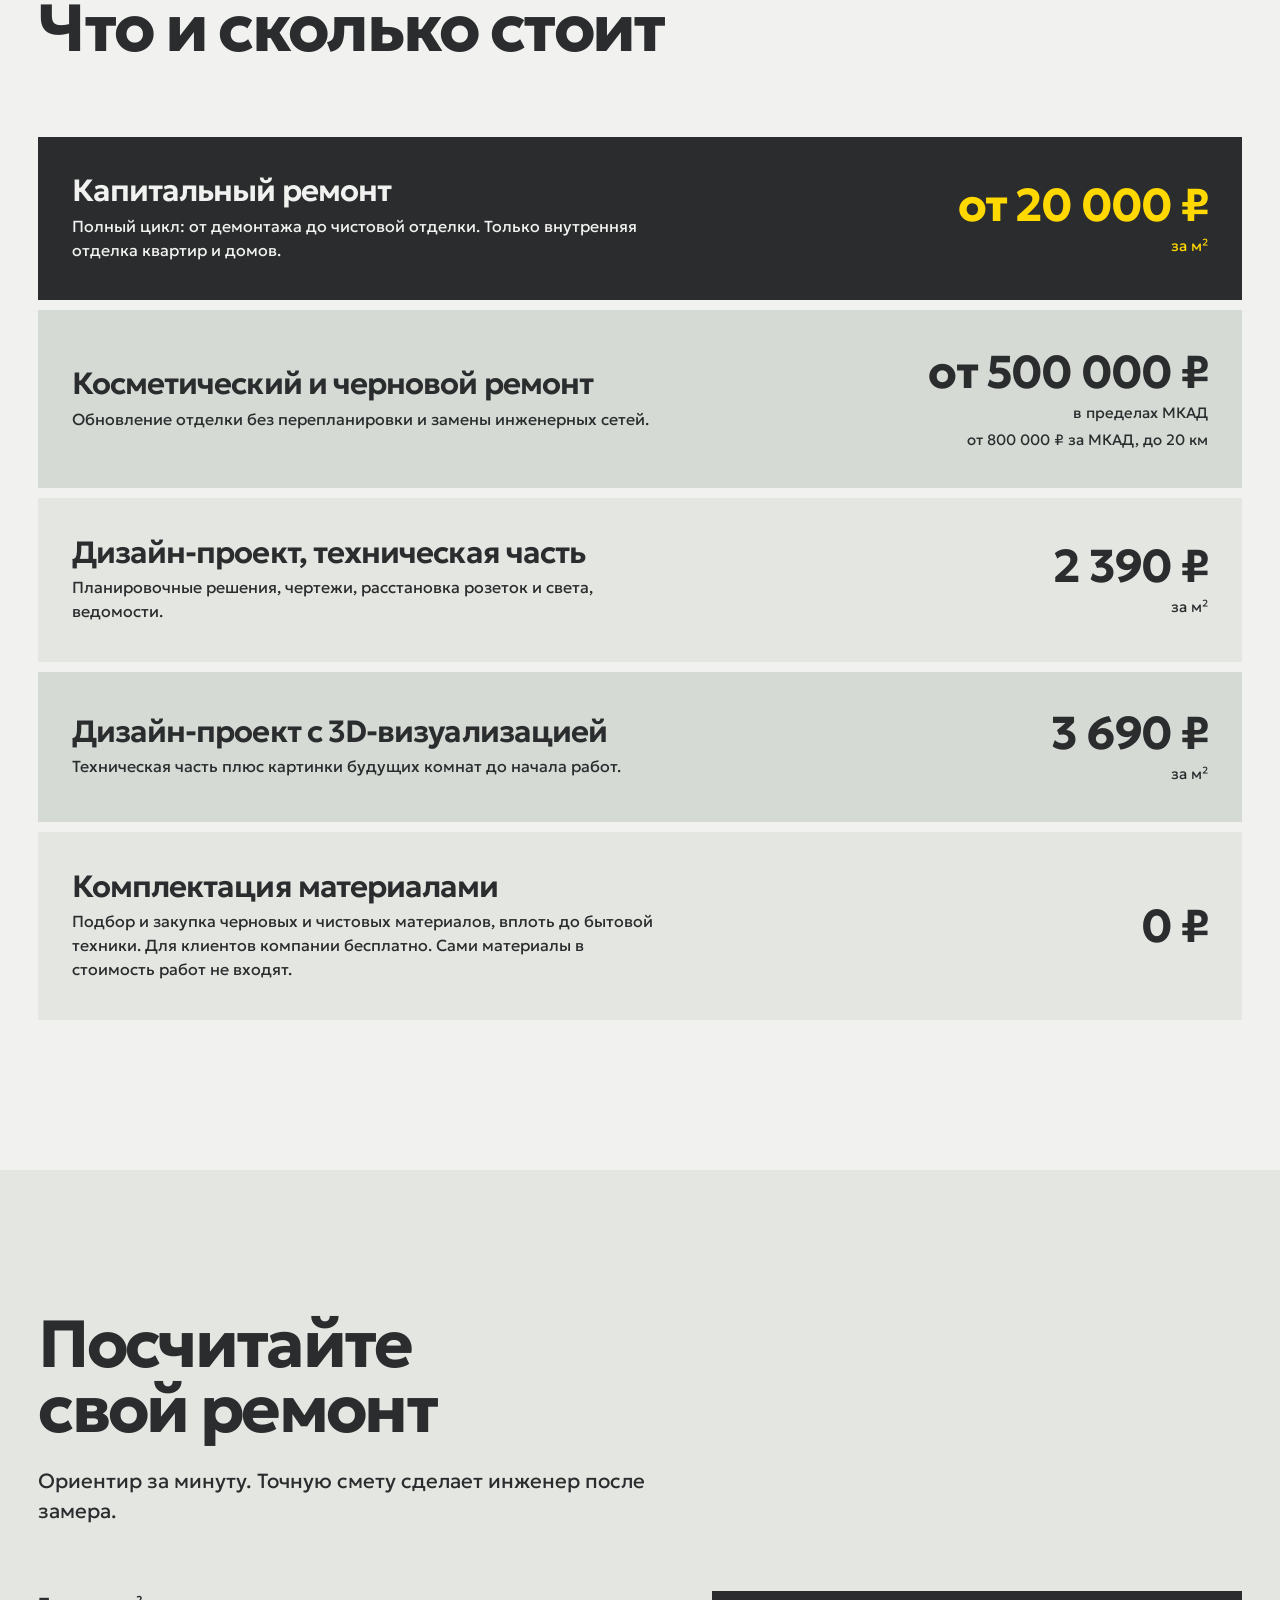
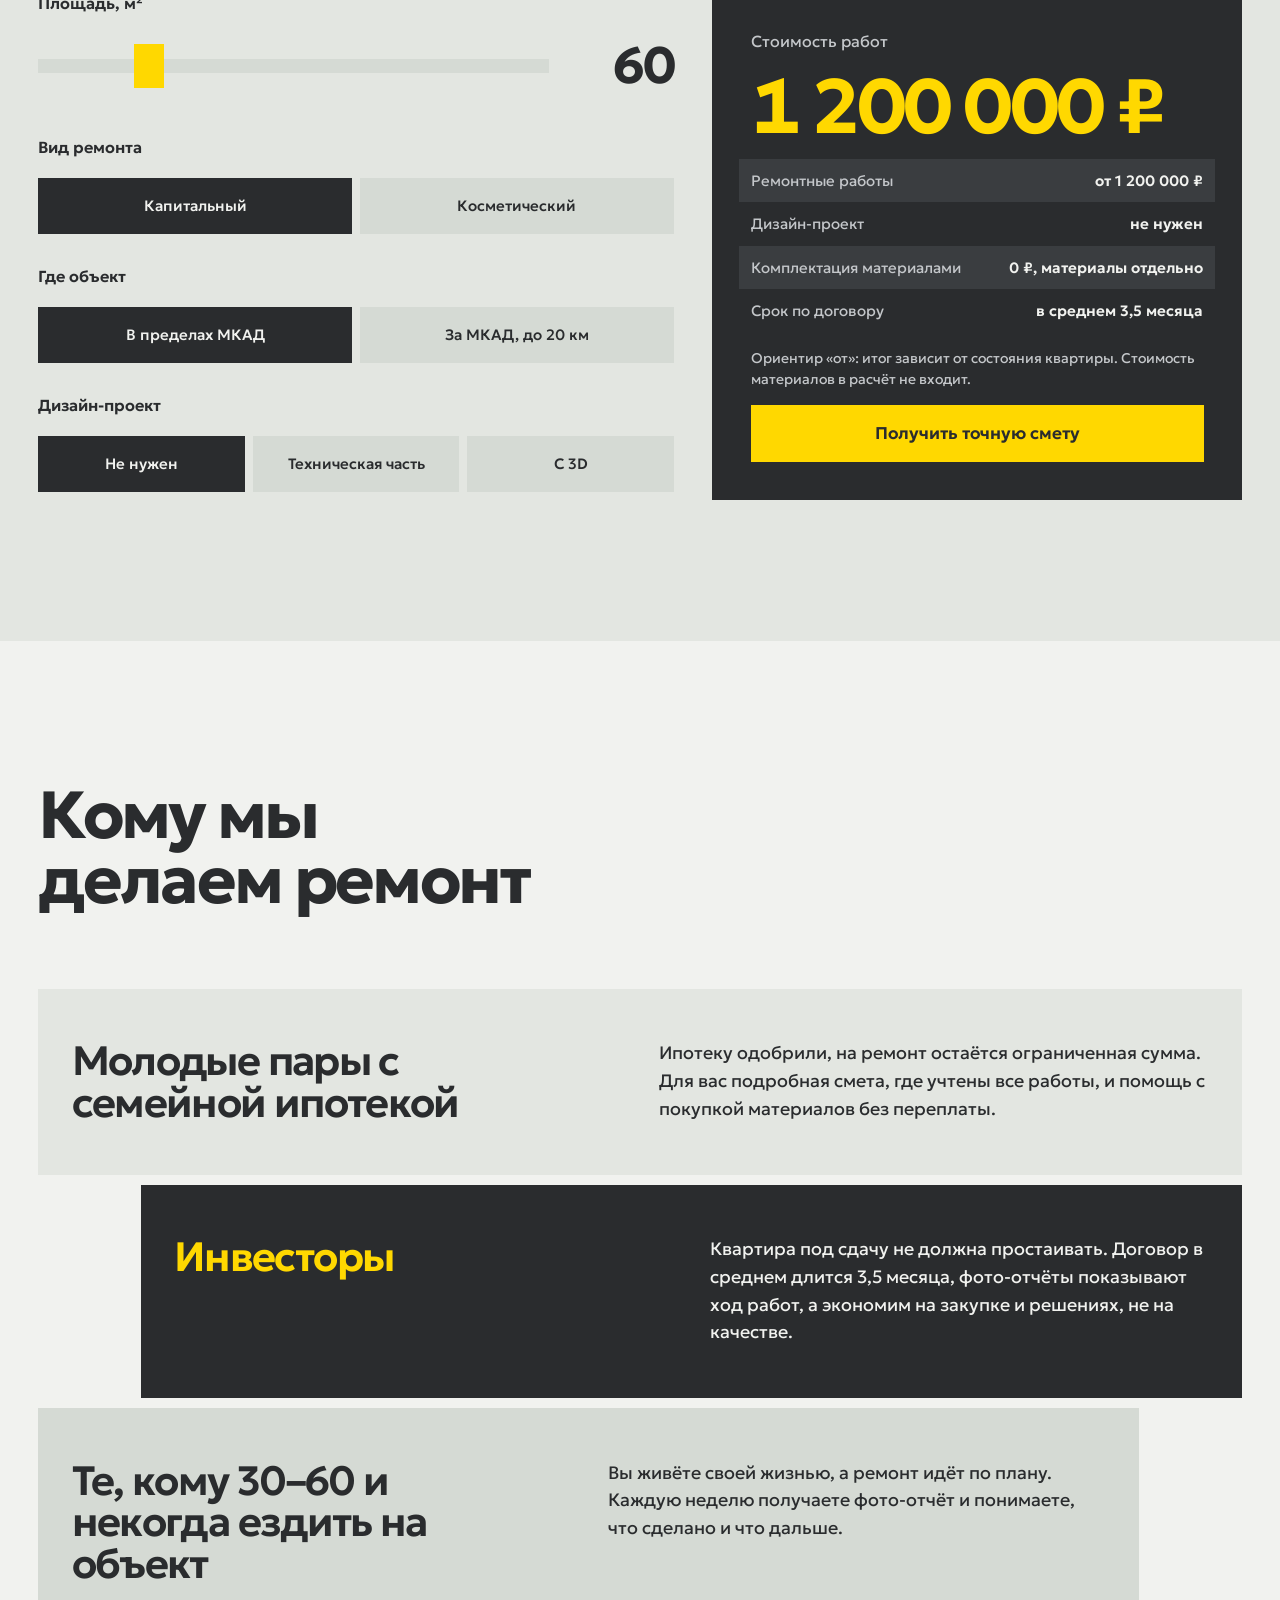
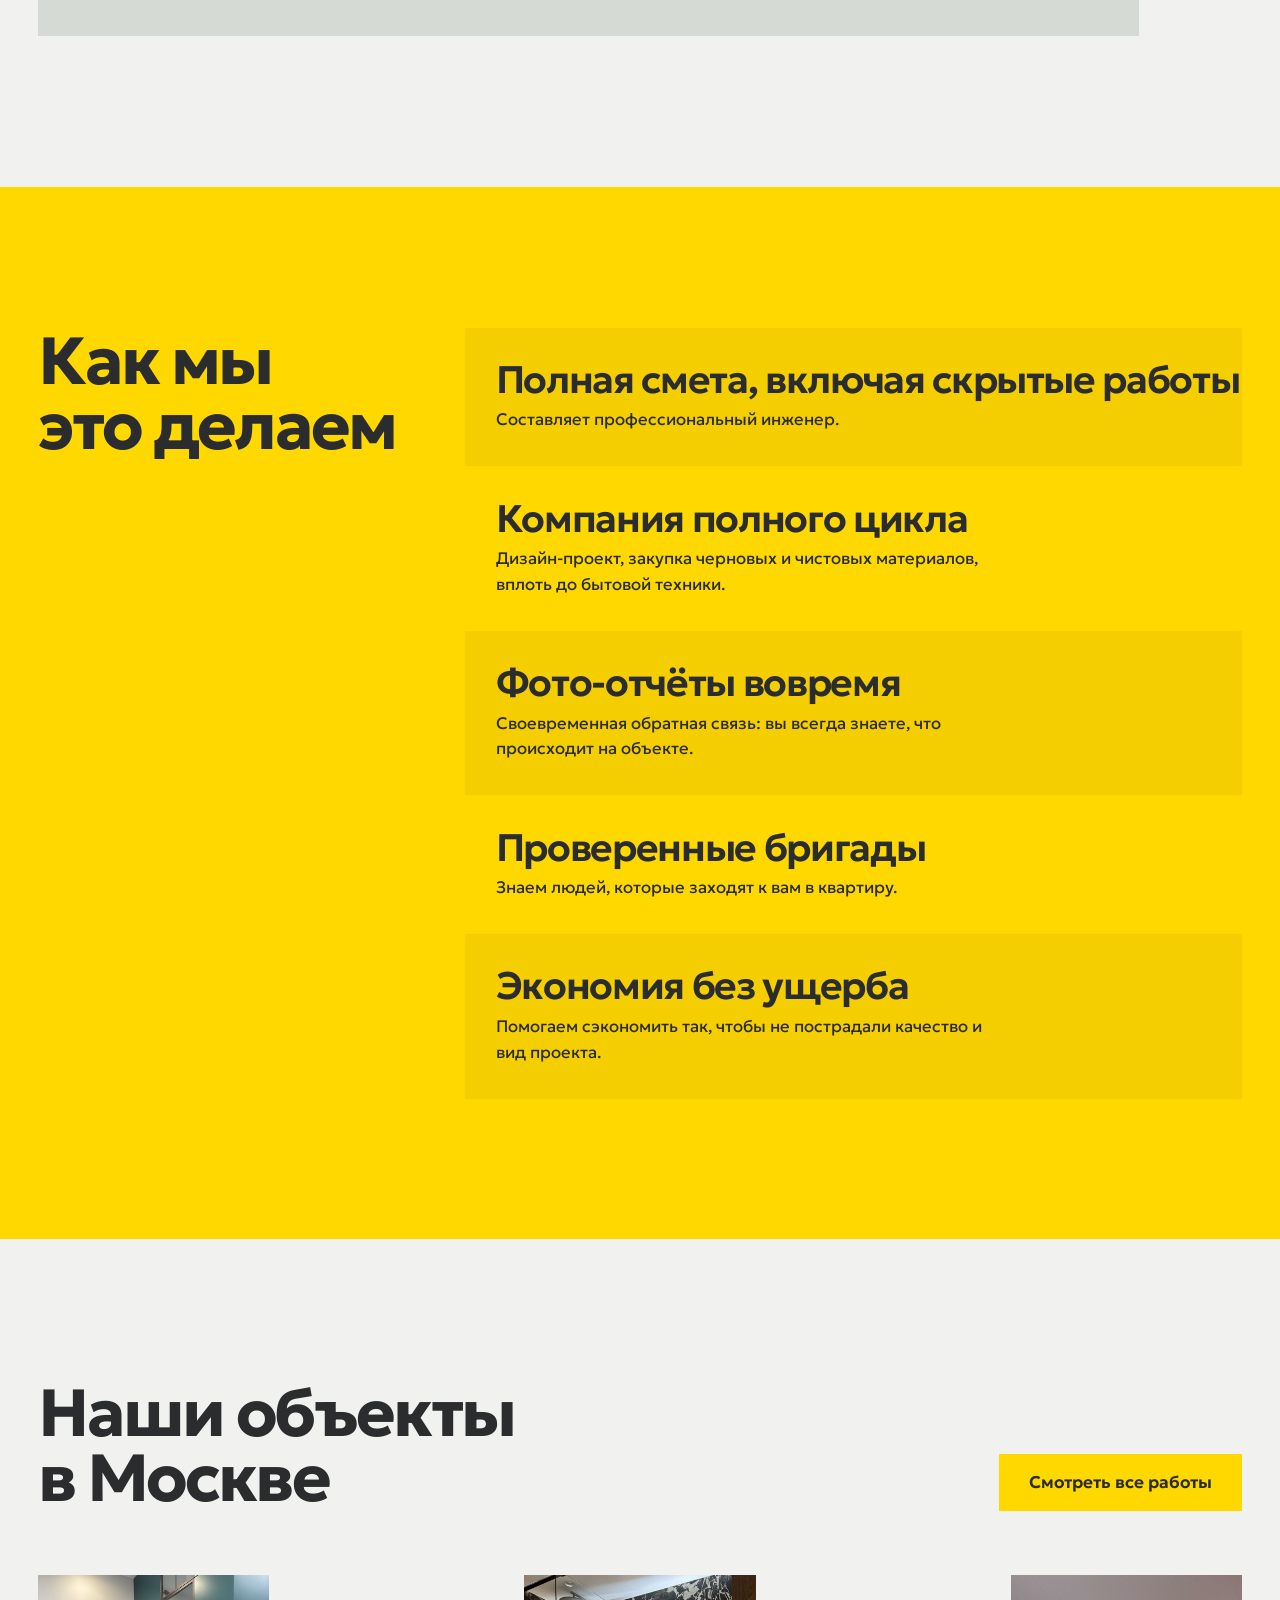
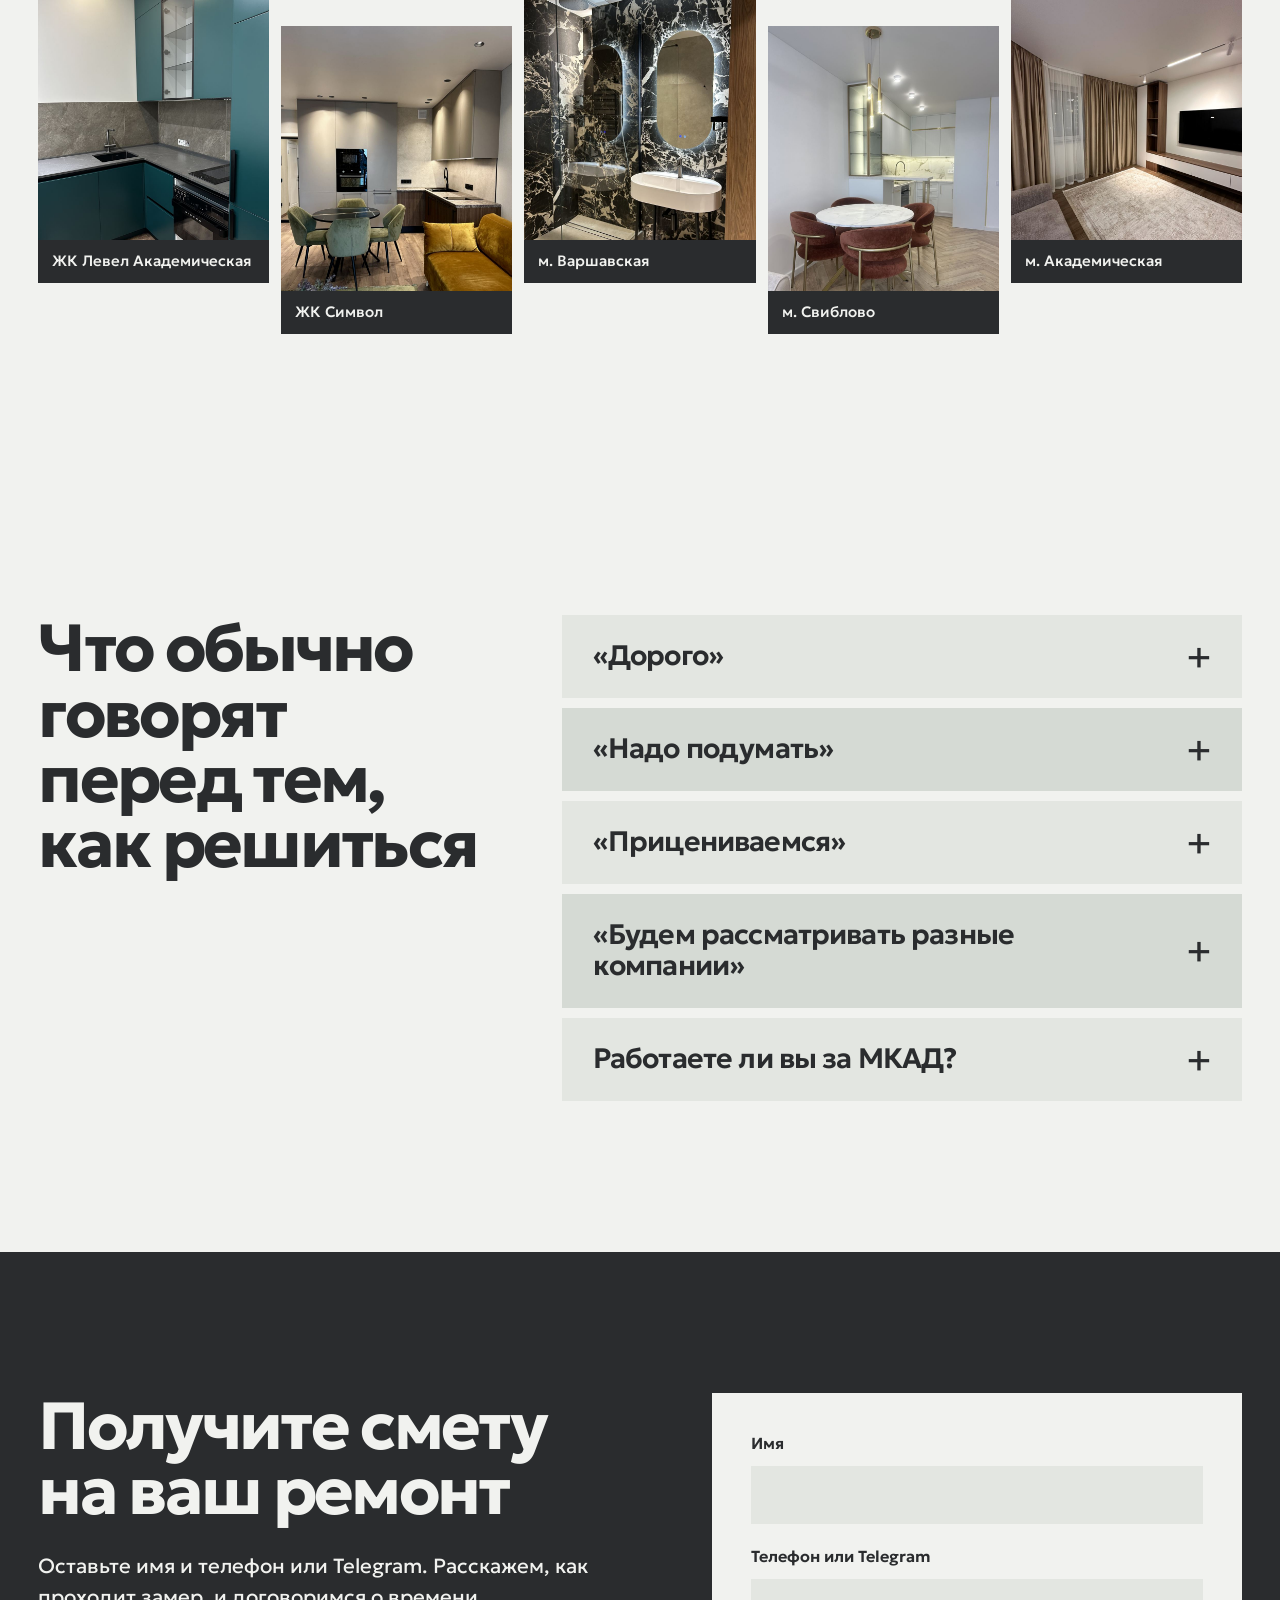
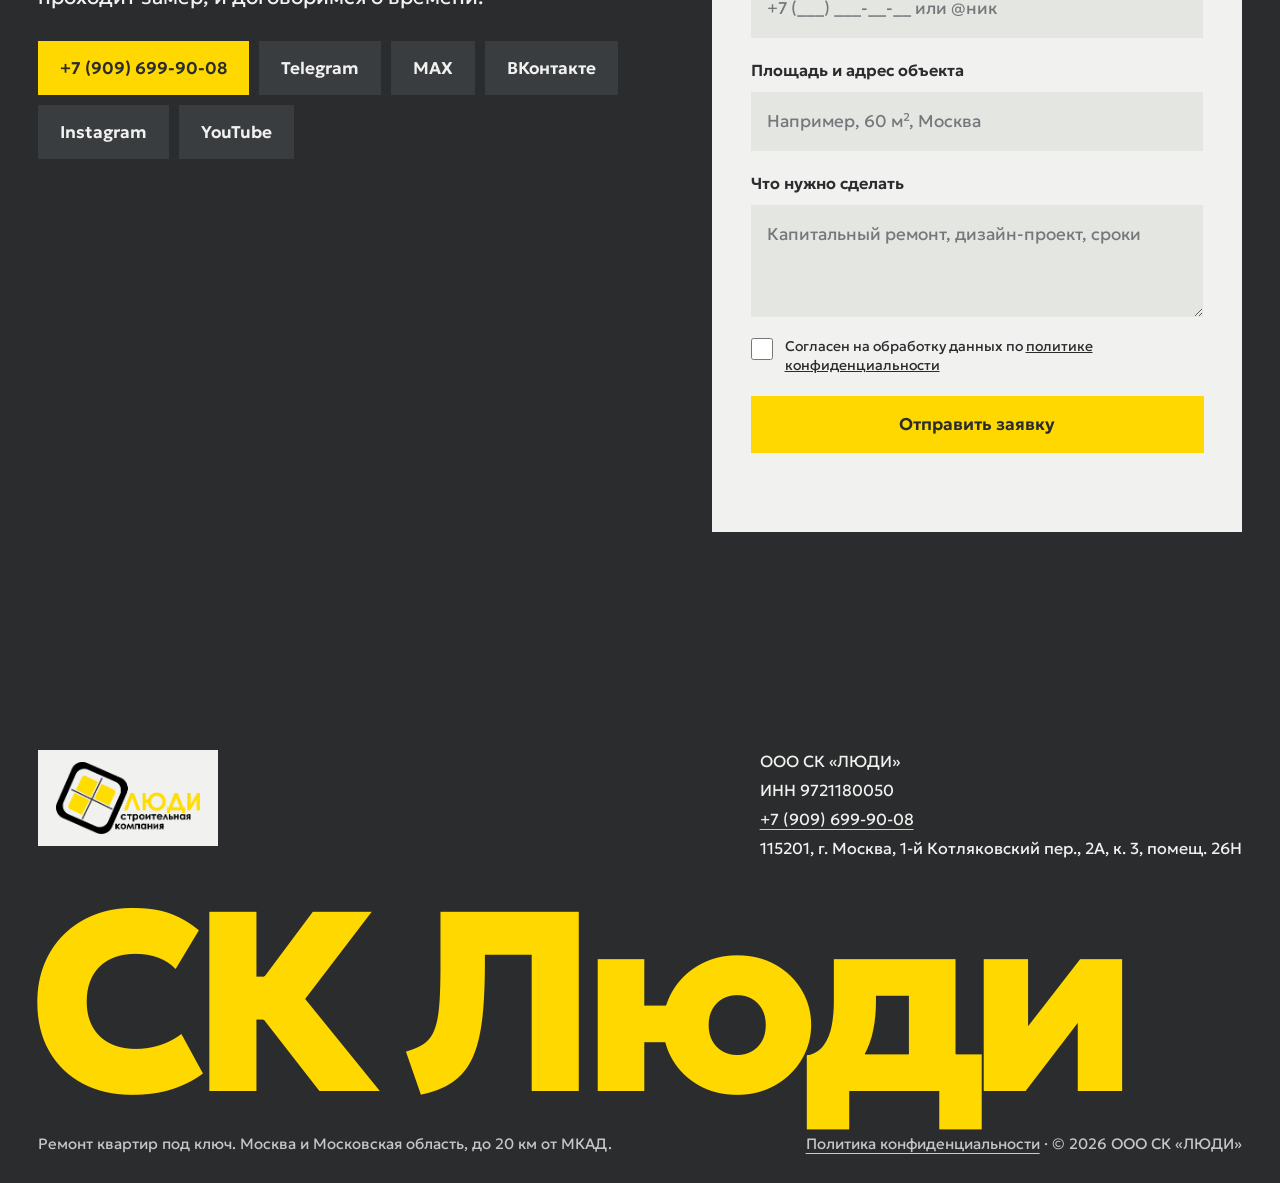
==== commit 8402273f: "Факт: от 20 000 ₽ за м²" ====
--- a/index.html
+++ b/index.html
@@ -54,7 +54,7 @@
 
 <!-- NUMBERS -->
 <section class="facts" aria-label="Коротко о компании">
-  <div class="facts__item" data-reveal><p class="facts__n"><span data-target="20" data-fmt="k">20</span> 000 ₽</p><p class="facts__t">за м², капитальный ремонт</p></div>
+  <div class="facts__item" data-reveal><p class="facts__n">от <span data-target="20" data-fmt="k">20</span> 000 ₽</p><p class="facts__t">за м², капитальный ремонт</p></div>
   <div class="facts__item" data-reveal><p class="facts__n"><span data-target="15">15</span></p><p class="facts__t">договоров в месяц в среднем</p></div>
   <div class="facts__item" data-reveal><p class="facts__n">3,5 мес</p><p class="facts__t">длится договор в среднем</p></div>
   <div class="facts__item" data-reveal><p class="facts__n">0 ₽</p><p class="facts__t">комплектация черновыми и чистовыми материалами</p></div>
--- a/styles.css
+++ b/styles.css
@@ -74,7 +74,7 @@
 .facts{display:grid;grid-template-columns:repeat(4,1fr);gap:0;padding:0;background:var(--acc)}
 .facts__item{padding:clamp(28px,4vw,56px) var(--m);min-width:0}
 .facts__item:nth-child(even){background:#F5CE00}
-.facts__n{font-size:clamp(32px,4.6vw,72px);font-weight:700;letter-spacing:-.045em;line-height:1;margin-bottom:12px;white-space:nowrap}
+.facts__n{font-size:clamp(30px,4vw,64px);font-weight:700;letter-spacing:-.045em;line-height:1;margin-bottom:12px;white-space:nowrap}
 .facts__t{font-size:16px;line-height:1.4;max-width:22ch}
 
 /* why */
